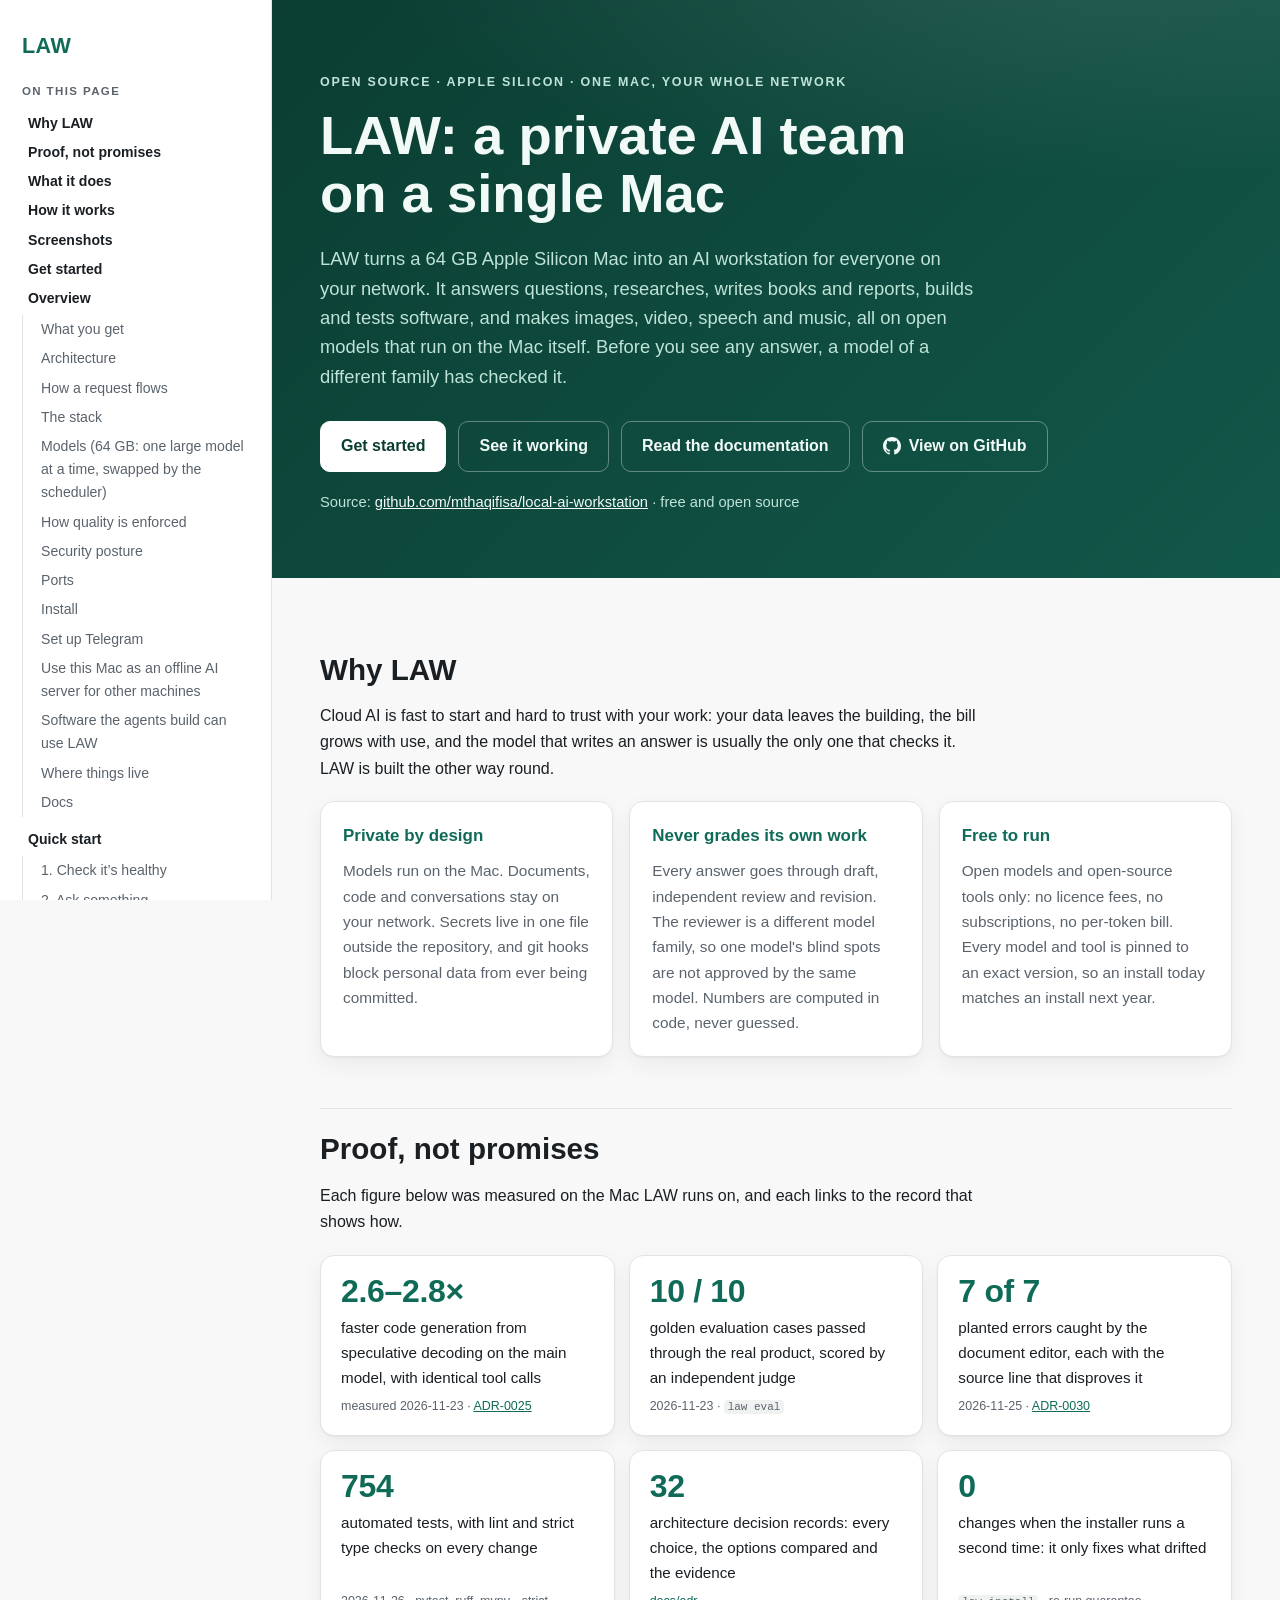
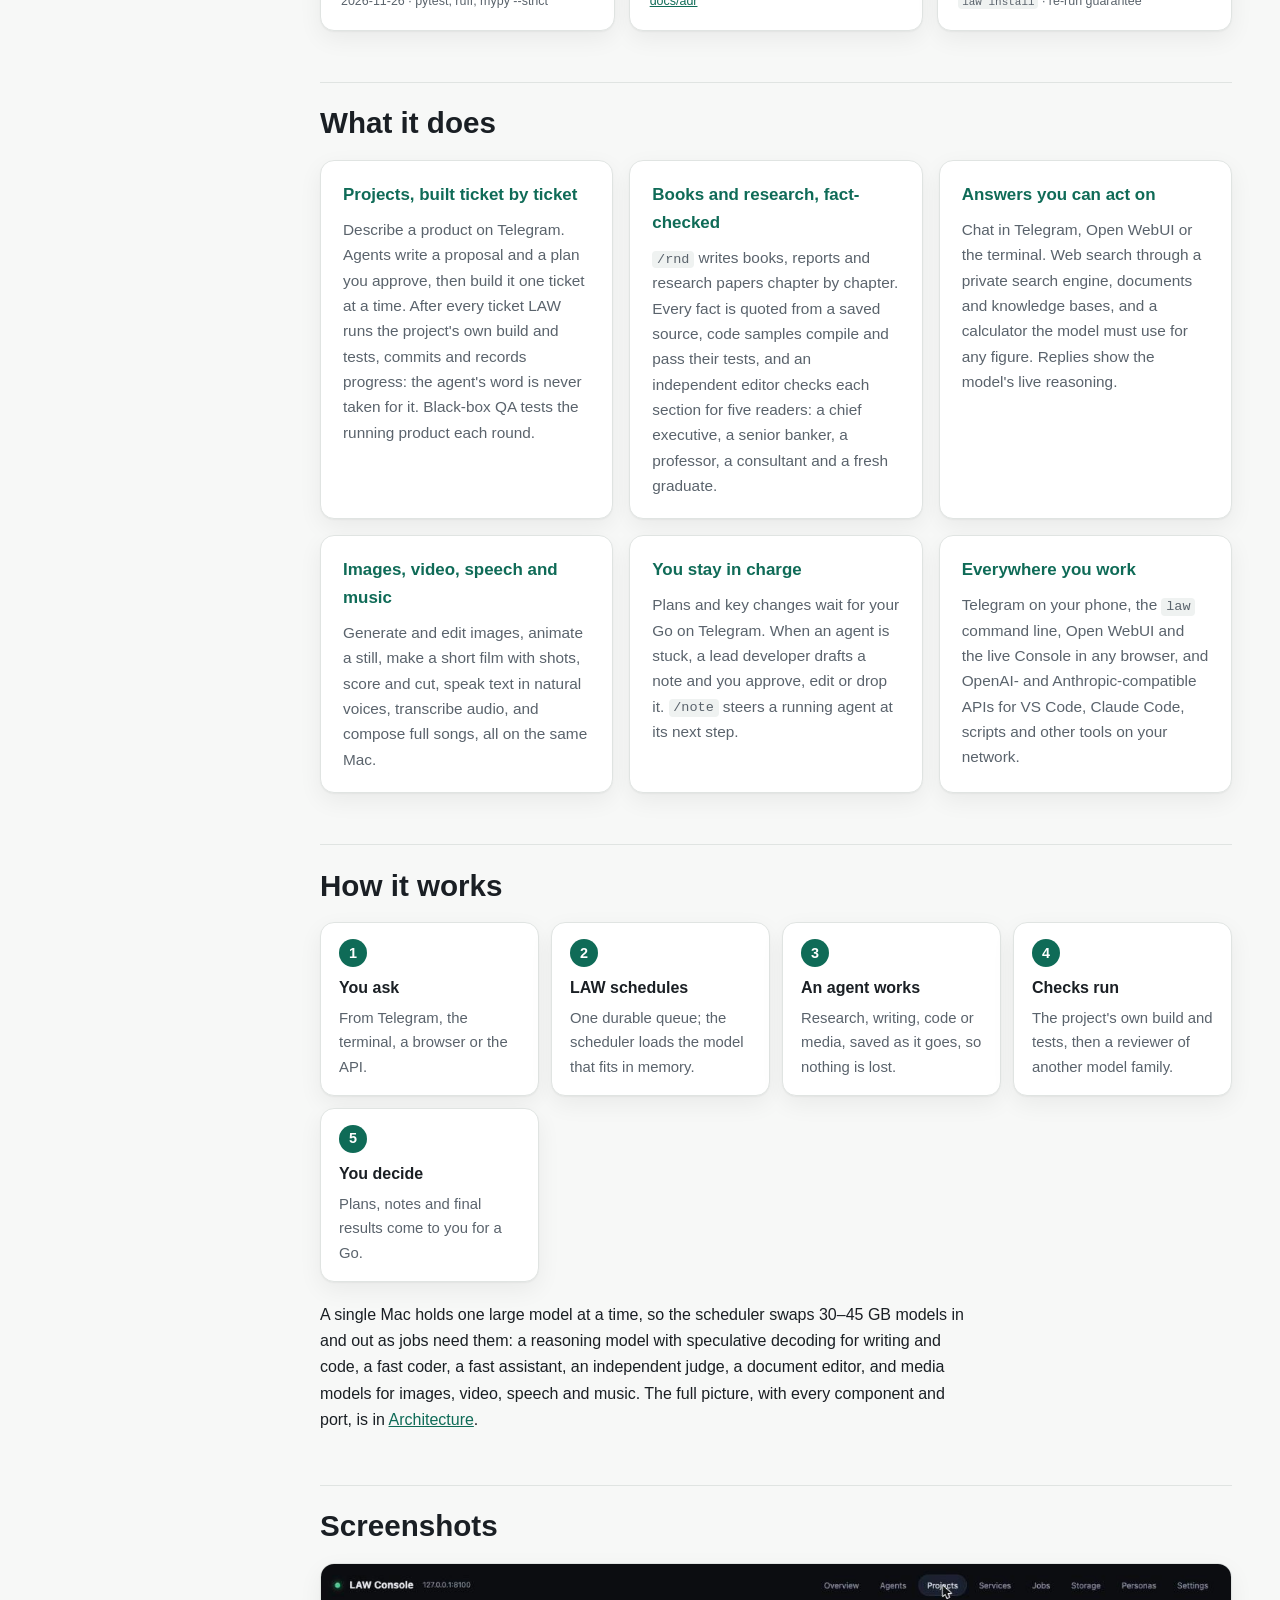
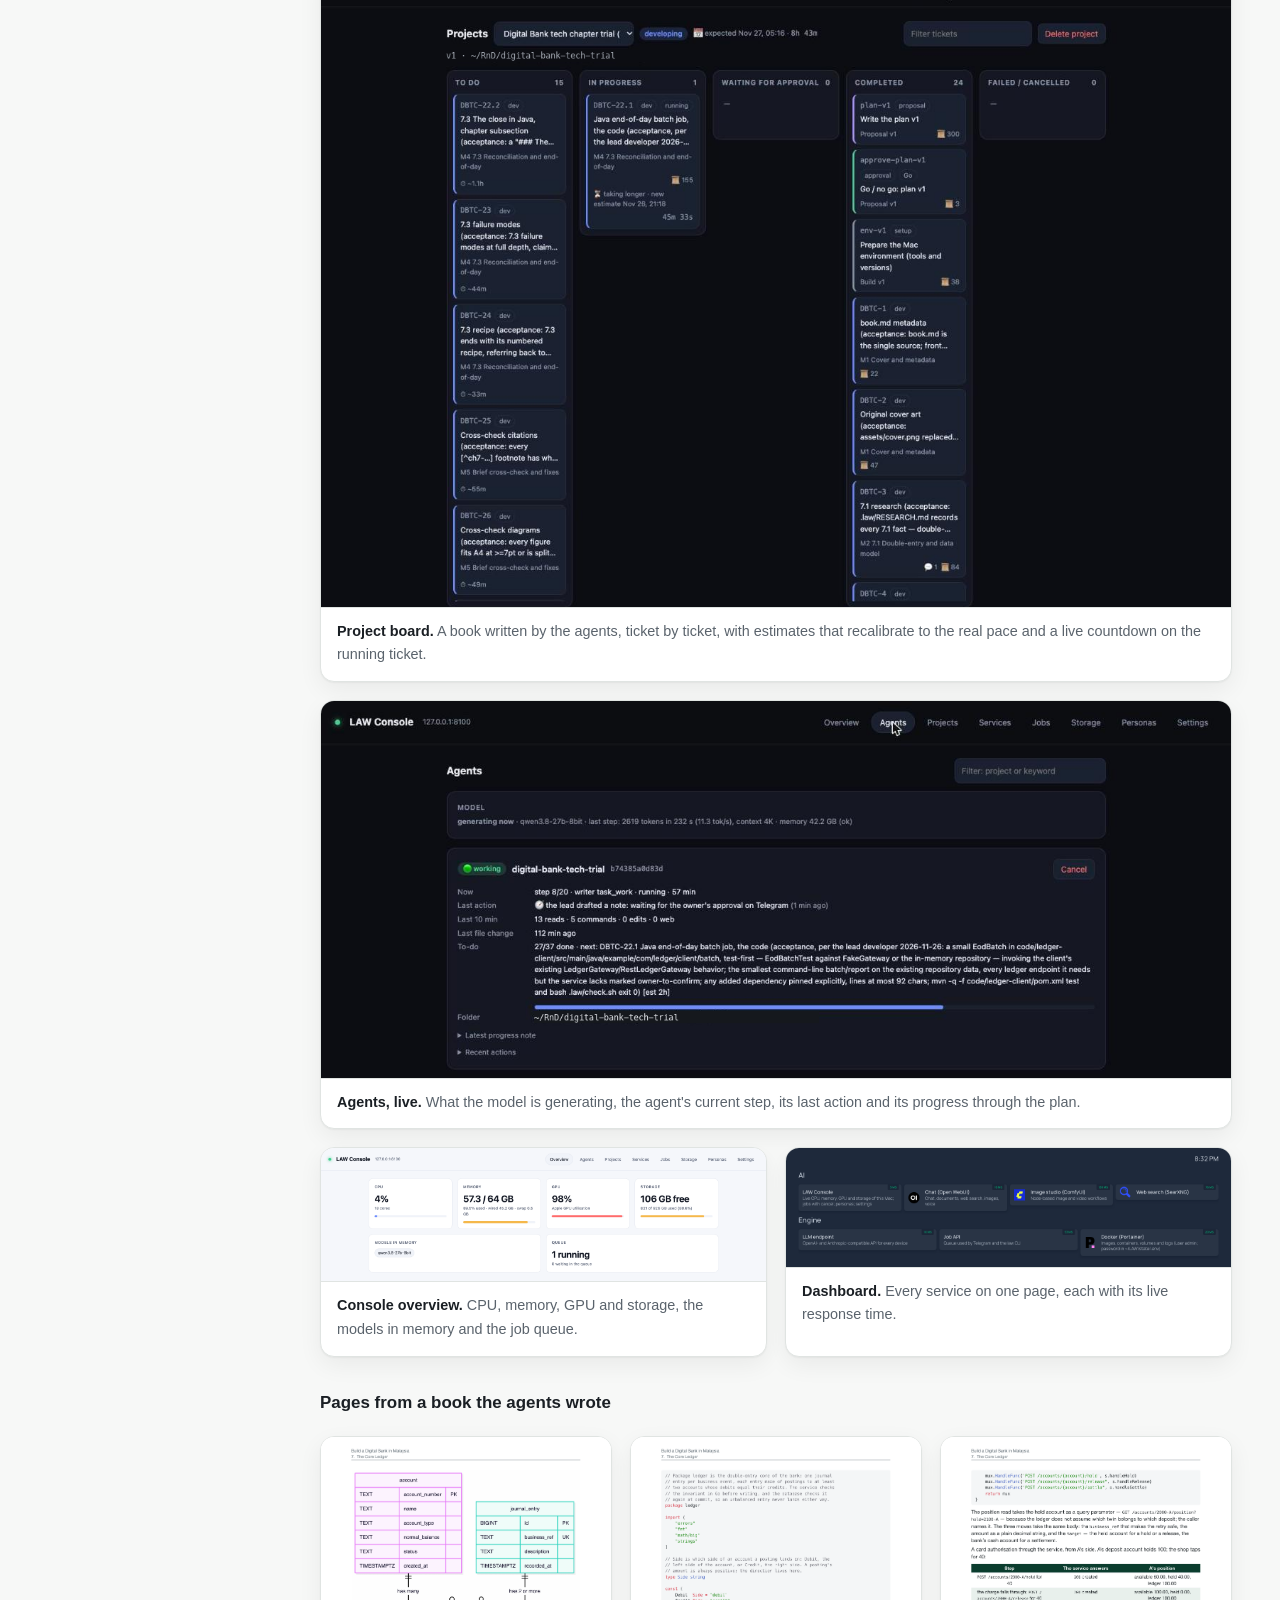
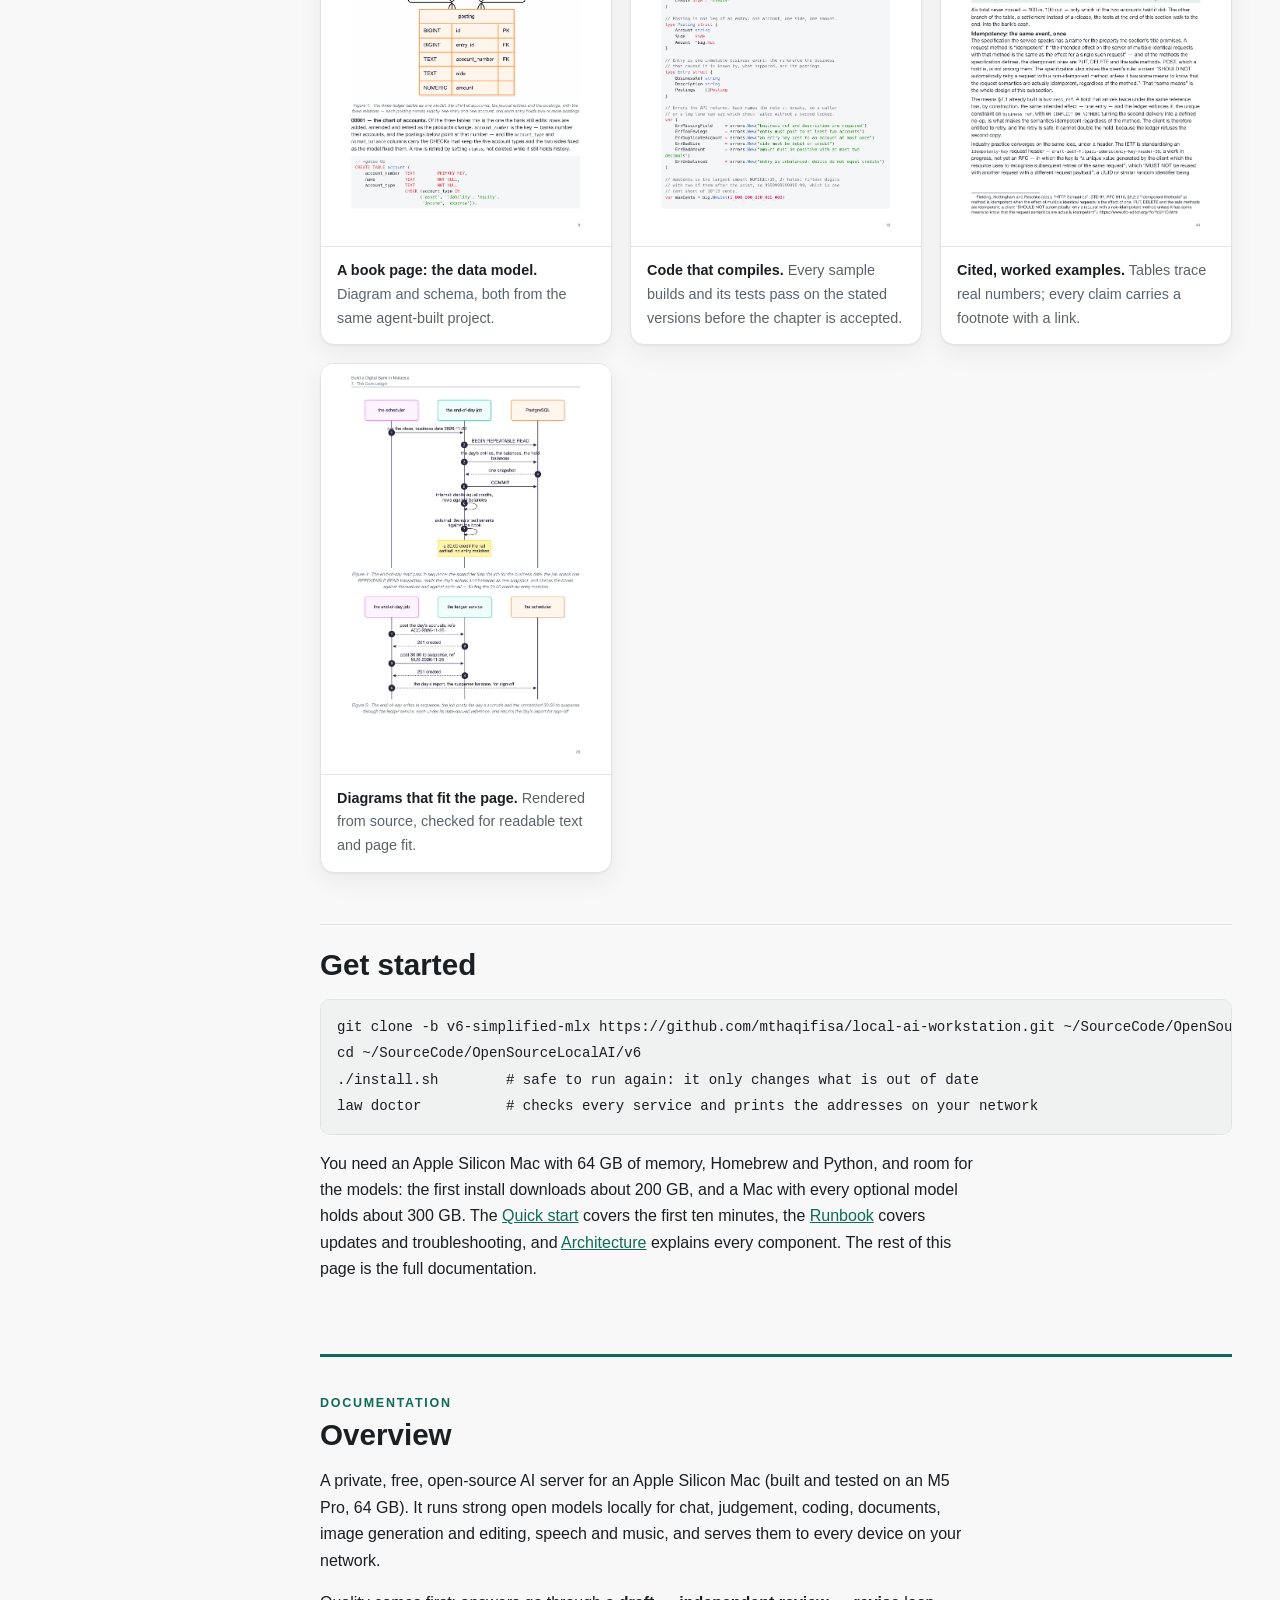
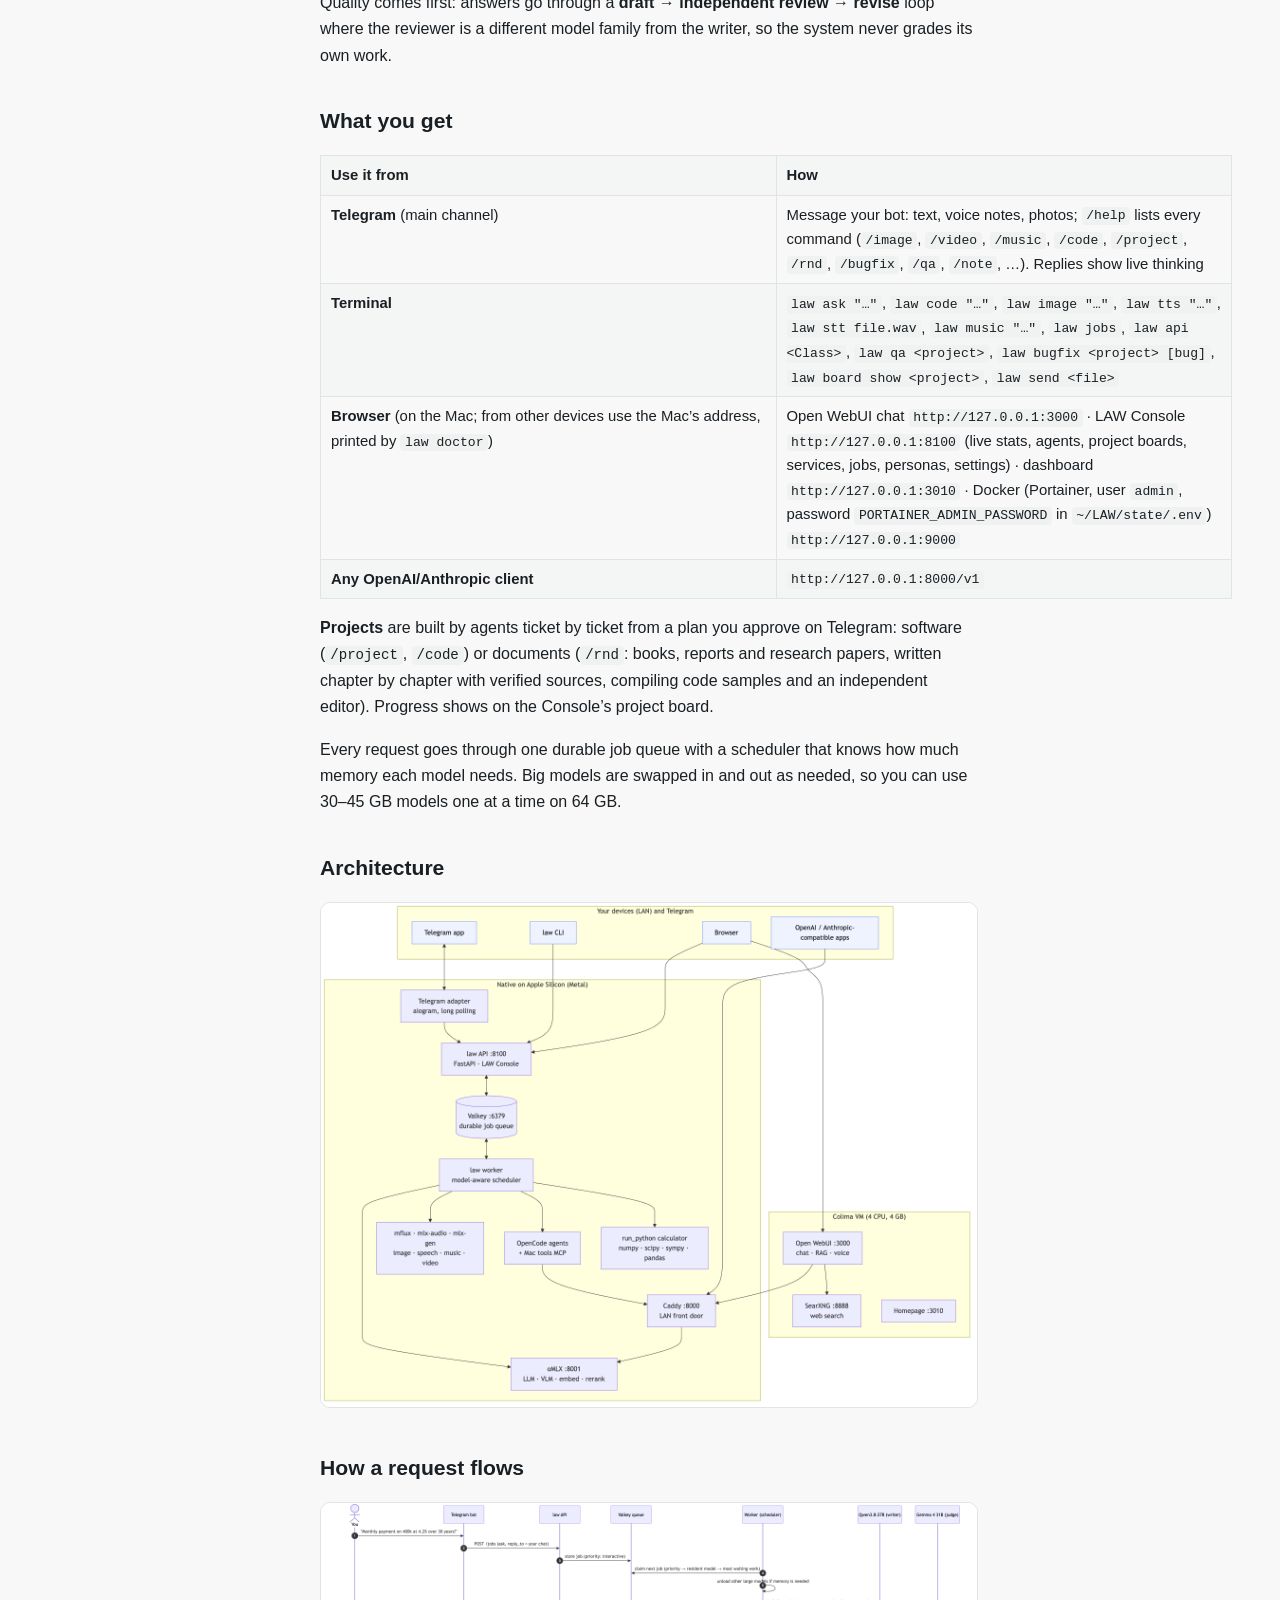
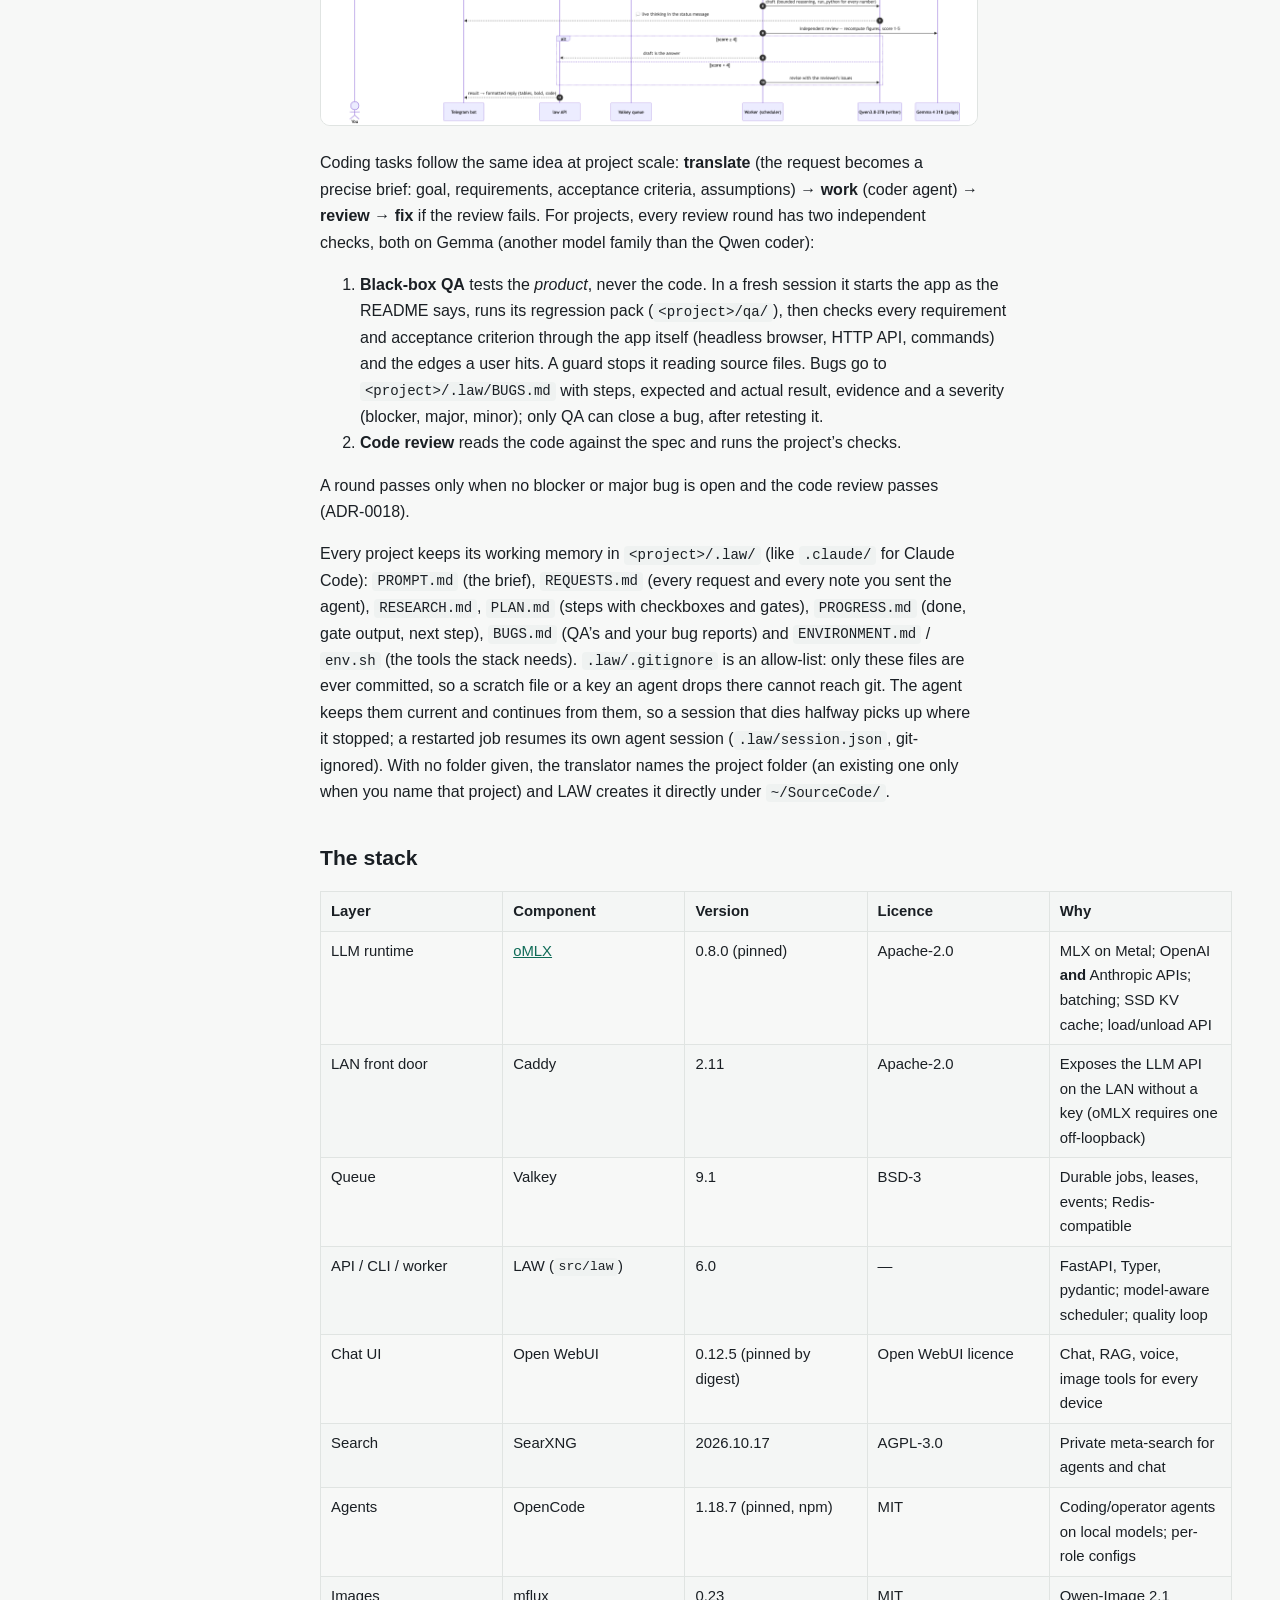
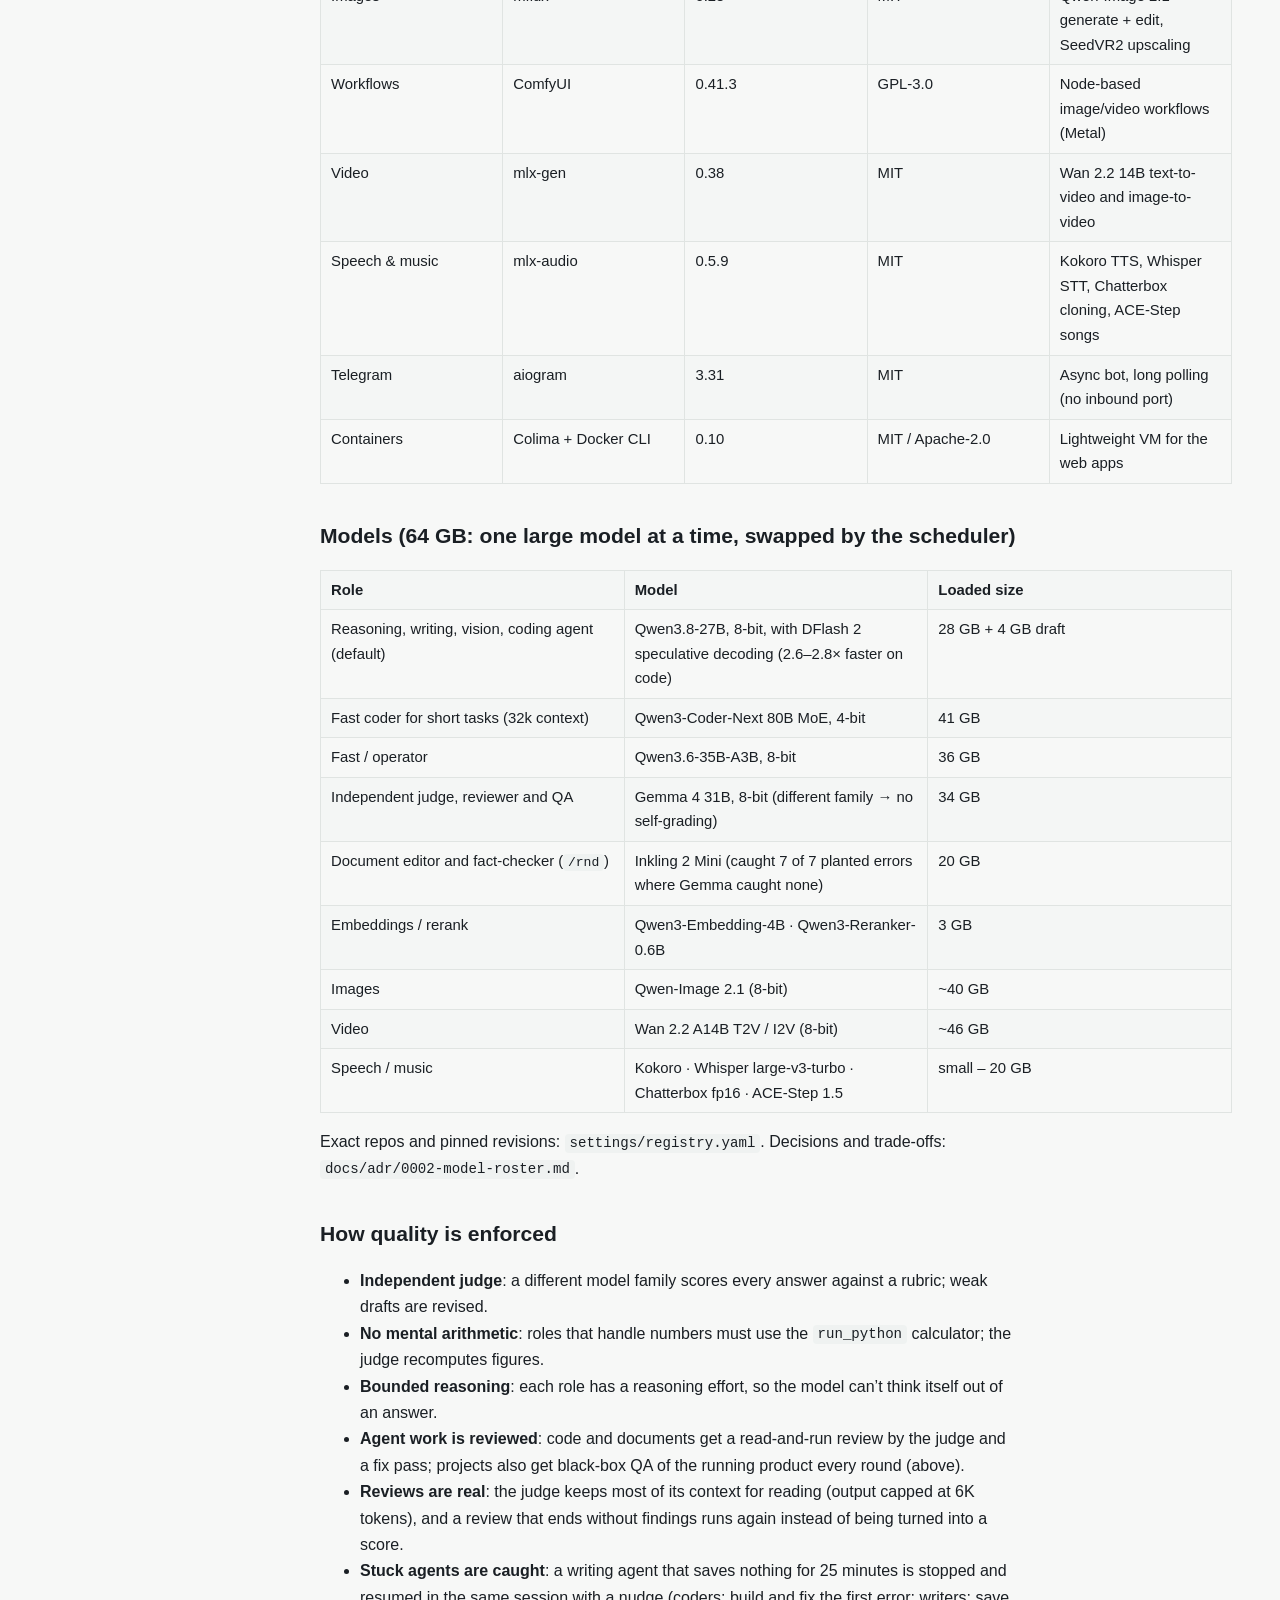
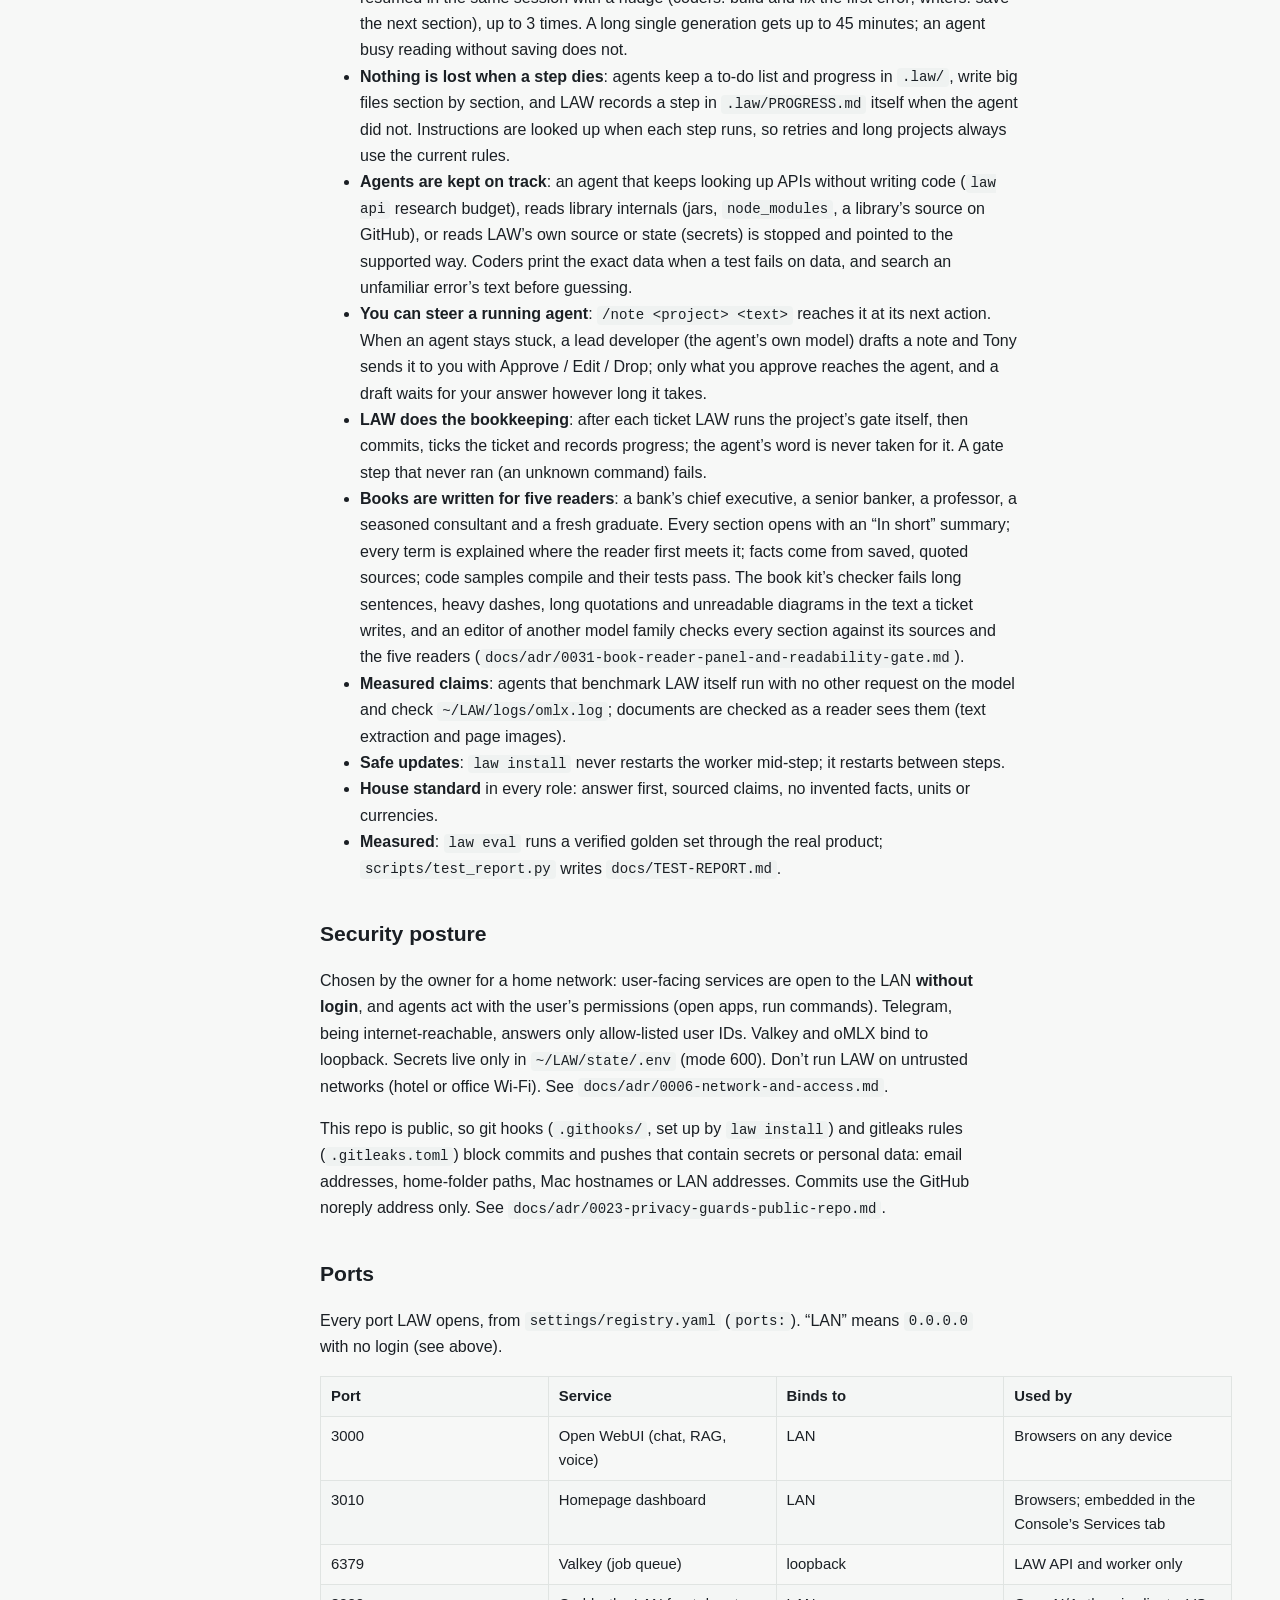
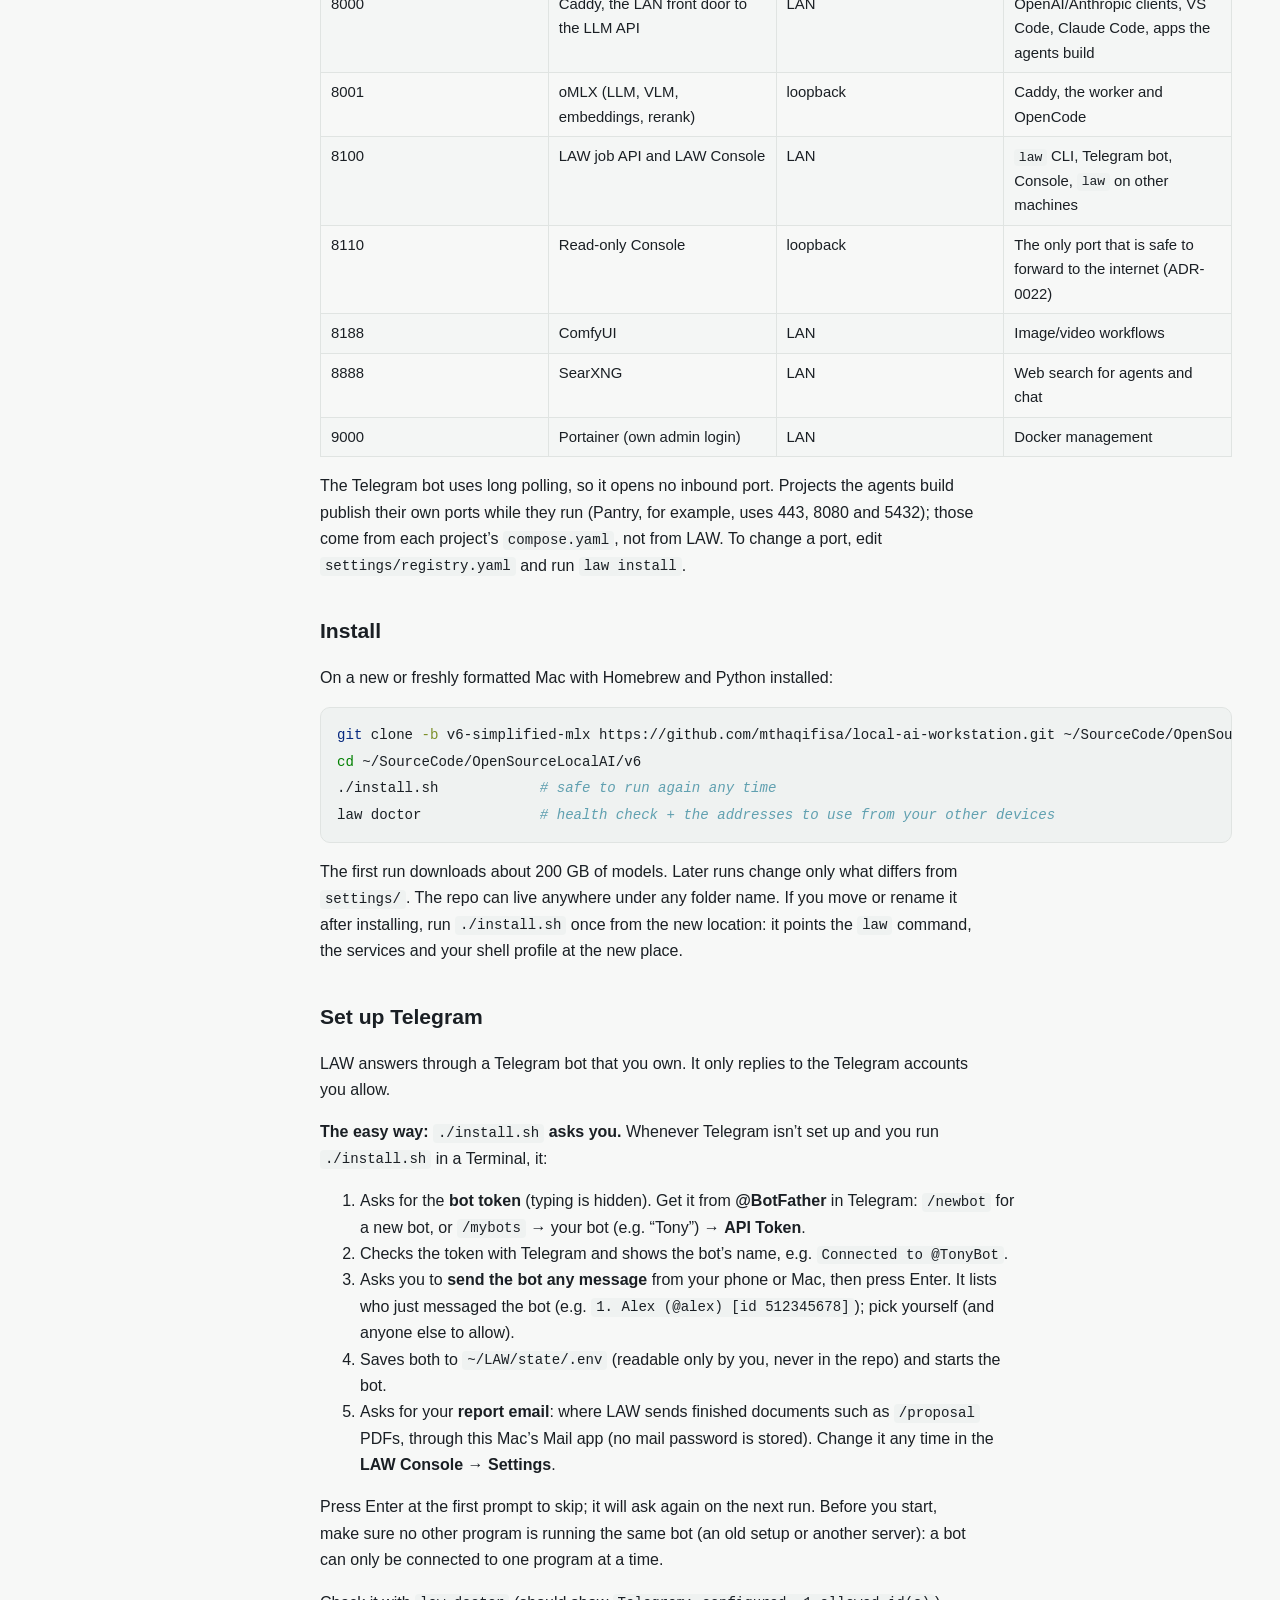
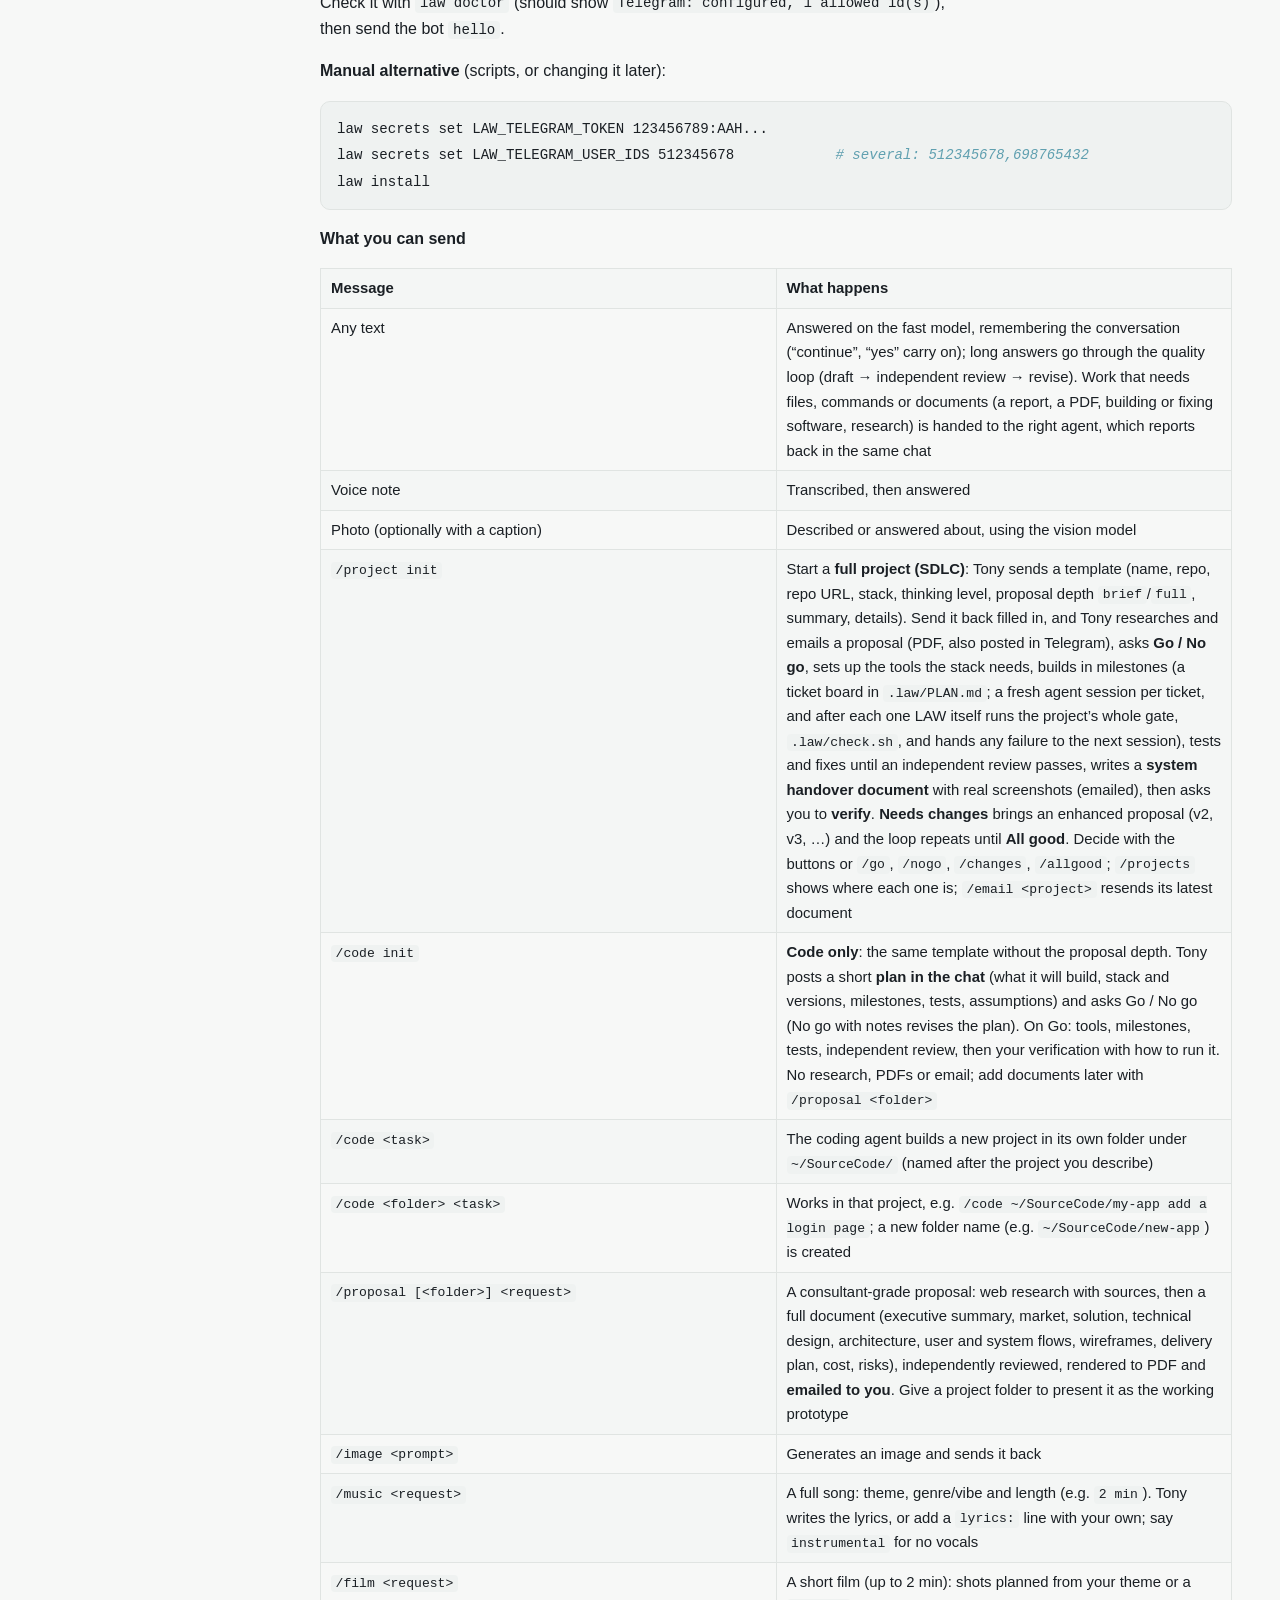
==== docs/index.html @ 5bf53d07 "Docs page: View on GitHub button and repo link in the hero, real clone command for this branch (READ" ====
<!DOCTYPE html>
<html xmlns="http://www.w3.org/1999/xhtml">
<head>
  <meta charset="utf-8" />
  <meta name="generator" content="pandoc 3.10" />
  <meta name="viewport" content="width=device-width, initial-scale=1.0, user-scalable=yes" />
  <title>LAW: a private AI team on a single Mac</title>
  <style>

span.smallcaps{font-variant: small-caps;}
div.columns{display: flex; gap: 1.5em;}
div.column{flex: auto;}
@media screen {
div.columns{gap: min(4vw, 1.5em);}
div.column{overflow-x: auto;}
}
div.hanging-indent{margin-left: 1.5em; text-indent: -1.5em;}

ul.task-list[class]{list-style: none;}
ul.task-list li input[type="checkbox"] {
font-size: inherit;
width: 0.8em;
margin: 0 0.8em 0.2em -1.6em;
vertical-align: middle;
}
.display.math{display: block; text-align: center; margin: 0.5rem auto;}

html { -webkit-text-size-adjust: 100%; }
pre > code.sourceCode { white-space: pre; position: relative; }
pre > code.sourceCode > span { display: inline-block; line-height: 1.25; }
pre > code.sourceCode > span:empty { height: 1.2em; }
.sourceCode { overflow: visible; }
code.sourceCode > span { color: inherit; text-decoration: inherit; }
div.sourceCode { margin: 1em 0; }
pre.sourceCode { margin: 0; }
@media screen {
div.sourceCode { overflow: auto; }
}
@media print {
pre > code.sourceCode { white-space: pre-wrap; }
pre > code.sourceCode > span { text-indent: -5em; padding-left: 5em; }
}
pre.numberSource code
{ counter-reset: source-line 0; }
pre.numberSource code > span
{ position: relative; left: -4em; counter-increment: source-line; }
pre.numberSource code > span > a:first-child::before
{ content: counter(source-line);
position: relative; left: -1em; text-align: right; vertical-align: baseline;
border: none; display: inline-block;
-webkit-touch-callout: none; -webkit-user-select: none;
-khtml-user-select: none; -moz-user-select: none;
-ms-user-select: none; user-select: none;
padding: 0 4px; width: 4em;
color: #aaaaaa;
}
pre.numberSource { margin-left: 3em; border-left: 1px solid #aaaaaa; padding-left: 4px; }
div.sourceCode
{ }
@media screen {
pre > code.sourceCode > span > a:first-child::before { text-decoration: underline; }
}
code span.al { color: #ff0000; font-weight: bold; } 
code span.an { color: #60a0b0; font-weight: bold; font-style: italic; } 
code span.at { color: #7d9029; } 
code span.bn { color: #40a070; } 
code span.bu { color: #008000; } 
code span.cf { color: #007020; font-weight: bold; } 
code span.ch { color: #4070a0; } 
code span.cn { color: #880000; } 
code span.co { color: #60a0b0; font-style: italic; } 
code span.cv { color: #60a0b0; font-weight: bold; font-style: italic; } 
code span.do { color: #ba2121; font-style: italic; } 
code span.dt { color: #902000; } 
code span.dv { color: #40a070; } 
code span.er { color: #ff0000; font-weight: bold; } 
code span.ex { } 
code span.fl { color: #40a070; } 
code span.fu { color: #06287e; } 
code span.im { color: #008000; font-weight: bold; } 
code span.in { color: #60a0b0; font-weight: bold; font-style: italic; } 
code span.kw { color: #007020; font-weight: bold; } 
code span.op { color: #666666; } 
code span.ot { color: #007020; } 
code span.pp { color: #bc7a00; } 
code span.sc { color: #4070a0; } 
code span.ss { color: #bb6688; } 
code span.st { color: #4070a0; } 
code span.va { color: #19177c; } 
code span.vs { color: #4070a0; } 
code span.wa { color: #60a0b0; font-weight: bold; font-style: italic; } 
</style>
  <style type="text/css">
:root {
--bg: #f7f8f7; --surface: #ffffff; --text: #1a1f24; --muted: #5a636c; --border: #e0e4e2;
--accent: #0f6b57; --accent-soft: #e3f2ed; --accent-text: #ffffff; --code-bg: #eff2f1; --row: #f4f6f5;
--hero-a: #0b3d32; --hero-b: #12584a; --hero-text: #f2faf7; --hero-muted: #bfe3d7;
--shadow: 0 1px 2px rgba(16, 24, 20, .05), 0 8px 24px rgba(16, 24, 20, .06);
--side: 272px;
}
@media (prefers-color-scheme: dark) {
:root:not([data-theme="light"]) {
--bg: #111514; --surface: #181d1c; --text: #e7ecea; --muted: #a0aba7; --border: #2a3230;
--accent: #5fd0b2; --accent-soft: #1d2e29; --accent-text: #0c1513; --code-bg: #1f2624; --row: #1b2120;
--hero-a: #0a2c25; --hero-b: #0f4237; --hero-text: #eefaf6; --hero-muted: #a8d9ca;
--shadow: 0 1px 2px rgba(0, 0, 0, .3), 0 8px 24px rgba(0, 0, 0, .25);
}
}
:root[data-theme="dark"] {
--bg: #111514; --surface: #181d1c; --text: #e7ecea; --muted: #a0aba7; --border: #2a3230;
--accent: #5fd0b2; --accent-soft: #1d2e29; --accent-text: #0c1513; --code-bg: #1f2624; --row: #1b2120;
--hero-a: #0a2c25; --hero-b: #0f4237; --hero-text: #eefaf6; --hero-muted: #a8d9ca;
--shadow: 0 1px 2px rgba(0, 0, 0, .3), 0 8px 24px rgba(0, 0, 0, .25);
}
* { box-sizing: border-box; }
html { -webkit-text-size-adjust: 100%; scroll-behavior: smooth; scroll-padding-top: 16px; }
body {
margin: 0; background: var(--bg); color: var(--text); padding: 0 48px 80px calc(var(--side) + 48px);
font: 16px/1.65 -apple-system, BlinkMacSystemFont, "Segoe UI", Helvetica, Arial, sans-serif;
}
body > * { max-width: 1040px; }
header#title-block-header { display: none; }

nav#TOC {
position: fixed; inset: 0 auto 0 0; width: var(--side); overflow-y: auto; padding: 28px 18px 40px 22px;
background: var(--surface); border-right: 1px solid var(--border); font-size: .88rem; z-index: 10;
}
nav#TOC::before { content: "LAW"; display: block; font-size: 1.35rem; font-weight: 800; letter-spacing: .02em; color: var(--accent); margin-bottom: 2px; }
nav#TOC h2 { font-size: .72rem; text-transform: uppercase; letter-spacing: .12em; color: var(--muted); margin: 18px 0 8px; }
nav#TOC ul { list-style: none; margin: 0; padding: 0; }
nav#TOC ul ul { padding-left: 12px; margin: 2px 0 8px; border-left: 1px solid var(--border); }
nav#TOC > ul > li > a { font-weight: 600; color: var(--text); }
nav#TOC a { color: var(--muted); text-decoration: none; display: block; padding: 3px 6px; border-radius: 6px; }
nav#TOC a:hover { color: var(--accent); background: var(--accent-soft); }

.hero {
max-width: none; margin: 0 -48px 8px; padding: 72px 48px 64px; color: var(--hero-text);
background: radial-gradient(1200px 400px at 80% -10%, rgba(255, 255, 255, .10), transparent 60%),
linear-gradient(135deg, var(--hero-a), var(--hero-b));
}
.hero > * { max-width: 860px; }
.eyebrow { text-transform: uppercase; letter-spacing: .14em; font-size: .78rem; font-weight: 700; color: var(--hero-muted); margin: 0 0 14px; }
.hero-title { font-size: clamp(2.1rem, 4.4vw, 3.4rem); line-height: 1.08; margin: 0 0 20px; border: 0; padding: 0; color: var(--hero-text); }
.hero-lede { font-size: 1.15rem; line-height: 1.6; color: var(--hero-muted); max-width: 64ch; margin: 0 0 30px; }
.hero-actions { display: flex; flex-wrap: wrap; gap: 12px; }
.button {
display: inline-block; padding: 11px 20px; border-radius: 10px; font-weight: 650; text-decoration: none;
color: var(--hero-text); border: 1px solid rgba(255, 255, 255, .35);
}
.button:hover { background: rgba(255, 255, 255, .08); }
.button.primary { background: #ffffff; color: #0b3d32; border-color: #ffffff; }
.button.primary:hover { background: #e6f4ef; }
.button.github { display: inline-flex; align-items: center; gap: 8px; }
.repo { margin: 18px 0 0; font-size: .92rem; color: var(--hero-muted); }
.repo a { color: var(--hero-text); }

h1 { font-size: 1.85rem; line-height: 1.2; margin: 3.2rem 0 .9rem; padding-top: 1.4rem; border-top: 1px solid var(--border); }
h1#why-law { border-top: 0; }
h2 { font-size: 1.32rem; margin: 2.2rem 0 .6rem; }
h3 { font-size: 1.06rem; margin: 1.5rem 0 .4rem; }
#overview { margin-top: 4.5rem; padding-top: 2.4rem; border-top: 3px solid var(--accent); }
#overview::before { content: "Documentation"; display: block; font-size: .78rem; letter-spacing: .14em; text-transform: uppercase; color: var(--accent); margin-bottom: 6px; }
p, li { max-width: 74ch; }
a { color: var(--accent); }

.grid { display: grid; grid-template-columns: repeat(auto-fit, minmax(270px, 1fr)); gap: 16px; margin: 1.2rem 0; }
.card { background: var(--surface); border: 1px solid var(--border); border-radius: 14px; padding: 20px 22px; box-shadow: var(--shadow); }
.card h3 { margin: 0 0 8px; color: var(--accent); }
.card p { margin: 0; color: var(--muted); font-size: .96rem; }
.facts { display: grid; grid-template-columns: repeat(auto-fit, minmax(220px, 1fr)); gap: 14px; margin: 1.2rem 0; }
.fact { background: var(--surface); border: 1px solid var(--border); border-radius: 14px; padding: 18px 20px; box-shadow: var(--shadow); display: flex; flex-direction: column; gap: 6px; }
.fact .num { font-size: 2rem; font-weight: 800; color: var(--accent); line-height: 1.1; letter-spacing: -.01em; }
.fact .label { font-size: .95rem; }
.fact .src { font-size: .78rem; color: var(--muted); margin-top: auto; }
.flow { list-style: none; counter-reset: step; padding: 0; margin: 1.2rem 0; display: grid; grid-template-columns: repeat(auto-fit, minmax(180px, 1fr)); gap: 12px; }
.flow li { counter-increment: step; background: var(--surface); border: 1px solid var(--border); border-radius: 14px; padding: 16px 18px; box-shadow: var(--shadow); display: flex; flex-direction: column; gap: 4px; }
.flow li::before { content: counter(step); width: 28px; height: 28px; border-radius: 50%; background: var(--accent); color: var(--accent-text); display: grid; place-items: center; font-weight: 700; font-size: .9rem; margin-bottom: 4px; }
.flow span { color: var(--muted); font-size: .93rem; }
.gallery { display: grid; grid-template-columns: repeat(auto-fit, minmax(320px, 1fr)); gap: 18px; margin: 1.2rem 0; }
.gallery figure { margin: 0; background: var(--surface); border: 1px solid var(--border); border-radius: 14px; overflow: hidden; box-shadow: var(--shadow); }
.gallery figure.wide { grid-column: 1 / -1; }
.gallery img { display: block; width: 100%; height: auto; border: 0; border-radius: 0; border-bottom: 1px solid var(--border); }
.gallery figcaption { padding: 12px 16px 14px; font-size: .9rem; color: var(--muted); }
.gallery figcaption strong { color: var(--text); }
.gallery-title { margin: 2rem 0 .2rem; }
.gallery.pages { grid-template-columns: repeat(auto-fit, minmax(220px, 1fr)); }
.gallery.pages img { aspect-ratio: 210 / 297; object-fit: cover; object-position: top; }

code { font: .88em/1.5 ui-monospace, SFMono-Regular, Menlo, monospace; background: var(--code-bg); padding: .1em .35em; border-radius: 4px; }
pre { background: var(--code-bg); border: 1px solid var(--border); border-radius: 10px; padding: 14px 16px; overflow-x: auto; }
pre code { background: none; padding: 0; }
pre.start { font-size: 1rem; }
table { border-collapse: collapse; width: 100%; margin: 1rem 0; font-size: .93rem; display: block; overflow-x: auto; }
th, td { border: 1px solid var(--border); padding: 7px 10px; text-align: left; vertical-align: top; }
th { background: var(--row); }
tr:nth-child(even) td { background: var(--row); }
img { max-width: 100%; height: auto; border-radius: 10px; border: 1px solid var(--border); background: #fff; }
blockquote { margin: 1rem 0; padding: .2rem 1rem; border-left: 3px solid var(--accent); color: var(--muted); }
@media (max-width: 900px) {
body { padding: 0 16px 60px; }

nav#TOC { position: sticky; top: 0; width: auto; margin: 0 -16px; padding: 10px 12px; border-right: 0;
border-bottom: 1px solid var(--border); display: flex; align-items: center; gap: 10px; overflow-x: auto; }
nav#TOC::before { font-size: 1.05rem; margin: 0 4px 0 0; }
nav#TOC h2, nav#TOC ul ul { display: none; }
nav#TOC > ul { display: flex; gap: 2px; white-space: nowrap; }
nav#TOC > ul > li > a { font-weight: 600; padding: 6px 10px; }
.hero { margin: 0 -16px 8px; padding: 44px 16px 40px; }
.gallery { grid-template-columns: 1fr; }
}
</style>
  <meta name="law-docs-source" content="75adc0442f85b44dbe33d7f2033fbbb11677c7890317c0259c868b7b2b9ea7c1">
</head>
<body>
<header id="title-block-header">
<h1 class="title">LAW</h1>
</header>
<nav id="TOC" role="doc-toc">
<h2 id="toc-title">On this page</h2>
<ul>
<li><a href="#why-law" id="toc-why-law">Why LAW</a></li>
<li><a href="#proof" id="toc-proof">Proof, not promises</a></li>
<li><a href="#capabilities" id="toc-capabilities">What it does</a></li>
<li><a href="#how-it-works" id="toc-how-it-works">How it works</a></li>
<li><a href="#screenshots" id="toc-screenshots">Screenshots</a></li>
<li><a href="#get-started" id="toc-get-started">Get started</a></li>
<li><a href="#overview" id="toc-overview">Overview</a>
<ul>
<li><a href="#what-you-get" id="toc-what-you-get">What you get</a></li>
<li><a href="#architecture" id="toc-architecture">Architecture</a></li>
<li><a href="#how-a-request-flows" id="toc-how-a-request-flows">How a
request flows</a></li>
<li><a href="#the-stack" id="toc-the-stack">The stack</a></li>
<li><a href="#models-64-gb-one-large-model-at-a-time-swapped-by-the-scheduler" id="toc-models-64-gb-one-large-model-at-a-time-swapped-by-the-scheduler">Models
(64 GB: one large model at a time, swapped by the scheduler)</a></li>
<li><a href="#how-quality-is-enforced" id="toc-how-quality-is-enforced">How quality is enforced</a></li>
<li><a href="#security-posture" id="toc-security-posture">Security
posture</a></li>
<li><a href="#ports" id="toc-ports">Ports</a></li>
<li><a href="#install" id="toc-install">Install</a></li>
<li><a href="#set-up-telegram" id="toc-set-up-telegram">Set up
Telegram</a></li>
<li><a href="#use-this-mac-as-an-offline-ai-server-for-other-machines" id="toc-use-this-mac-as-an-offline-ai-server-for-other-machines">Use
this Mac as an offline AI server for other machines</a></li>
<li><a href="#software-the-agents-build-can-use-law" id="toc-software-the-agents-build-can-use-law">Software the agents build
can use LAW</a></li>
<li><a href="#where-things-live" id="toc-where-things-live">Where things
live</a></li>
<li><a href="#docs" id="toc-docs">Docs</a></li>
</ul></li>
<li><a href="#quick-start" id="toc-quick-start">Quick start</a>
<ul>
<li><a href="#check-its-healthy" id="toc-check-its-healthy">1. Check
it’s healthy</a></li>
<li><a href="#ask-something" id="toc-ask-something">2. Ask
something</a></li>
<li><a href="#create-things" id="toc-create-things">3. Create
things</a></li>
<li><a href="#code-with-an-agent" id="toc-code-with-an-agent">4. Code
with an agent</a></li>
<li><a href="#let-an-agent-use-your-mac" id="toc-let-an-agent-use-your-mac">5. Let an agent use your Mac</a></li>
<li><a href="#telegram" id="toc-telegram">6. Telegram</a></li>
<li><a href="#build-a-project-end-to-end" id="toc-build-a-project-end-to-end">7. Build a project end to
end</a></li>
<li><a href="#use-it-from-another-computer" id="toc-use-it-from-another-computer">8. Use it from another
computer</a></li>
</ul></li>
<li><a href="#runbook" id="toc-runbook">Runbook</a>
<ul>
<li><a href="#daily-use" id="toc-daily-use">Daily use</a></li>
<li><a href="#change-settings" id="toc-change-settings">Change
settings</a></li>
<li><a href="#personas" id="toc-personas">Personas</a></li>
<li><a href="#project-boards" id="toc-project-boards">Project
boards</a></li>
<li><a href="#secrets" id="toc-secrets">Secrets</a></li>
<li><a href="#storage" id="toc-storage">Storage</a></li>
<li><a href="#hardware-wear" id="toc-hardware-wear">Hardware
wear</a></li>
<li><a href="#fresh-mac-or-after-a-format" id="toc-fresh-mac-or-after-a-format">Fresh Mac or after a
format</a></li>
<li><a href="#reset" id="toc-reset">Reset</a></li>
<li><a href="#troubleshooting" id="toc-troubleshooting">Troubleshooting</a></li>
<li><a href="#developing-law-itself" id="toc-developing-law-itself">Developing LAW itself</a></li>
</ul></li>
<li><a href="#architecture-in-depth" id="toc-architecture-in-depth">Architecture</a>
<ul>
<li><a href="#context-c4-level-1" id="toc-context-c4-level-1">Context
(C4 level 1)</a></li>
<li><a href="#containers-c4-level-2" id="toc-containers-c4-level-2">Containers (C4 level 2)</a></li>
<li><a href="#request-flow" id="toc-request-flow">Request flow</a></li>
<li><a href="#memory-budget-64-gb" id="toc-memory-budget-64-gb">Memory
budget (64 GB)</a></li>
<li><a href="#non-functional-requirements" id="toc-non-functional-requirements">Non-functional
requirements</a></li>
<li><a href="#security-posture-1" id="toc-security-posture-1">Security
posture</a></li>
</ul></li>
</ul>
</nav>
<!-- The top of docs/index.html (scripts/build_docs.py). Every figure here is measured and dated, with its record. -->
<section class="hero">
  <p class="eyebrow">Open source · Apple Silicon · One Mac, your whole network</p>
  <h1 class="hero-title">LAW: a private AI team<br>on a single Mac</h1>
  <p class="hero-lede">LAW turns a 64 GB Apple Silicon Mac into an AI workstation for everyone on your network.
    It answers questions, researches, writes books and reports, builds and tests software, and makes images,
    video, speech and music, all on open models that run on the Mac itself. Before you see any answer, a model
    of a different family has checked it.</p>
  <div class="hero-actions">
    <a class="button primary" href="#get-started">Get started</a>
    <a class="button" href="#screenshots">See it working</a>
    <a class="button" href="#overview">Read the documentation</a>
    <a class="button github" href="https://github.com/mthaqifisa/local-ai-workstation"><svg aria-hidden="true" viewBox="0 0 16 16" width="18" height="18"><path fill="currentColor" d="M8 0C3.58 0 0 3.58 0 8c0 3.54 2.29 6.53 5.47 7.59.4.07.55-.17.55-.38 0-.19-.01-.82-.01-1.49-2.01.37-2.53-.49-2.69-.94-.09-.23-.48-.94-.82-1.13-.28-.15-.68-.52-.01-.53.63-.01 1.08.58 1.23.82.72 1.21 1.87.87 2.33.66.07-.52.28-.87.51-1.07-1.78-.2-3.64-.89-3.64-3.95 0-.87.31-1.59.82-2.15-.08-.2-.36-1.02.08-2.12 0 0 .67-.21 2.2.82.64-.18 1.32-.27 2-.27.68 0 1.36.09 2 .27 1.53-1.04 2.2-.82 2.2-.82.44 1.1.16 1.92.08 2.12.51.56.82 1.27.82 2.15 0 3.07-1.87 3.75-3.65 3.95.29.25.54.73.54 1.48 0 1.07-.01 1.93-.01 2.2 0 .21.15.46.55.38A8.013 8.013 0 0016 8c0-4.42-3.58-8-8-8z" /></svg>View on GitHub</a>
  </div>
  <p class="repo">Source: <a href="https://github.com/mthaqifisa/local-ai-workstation">github.com/mthaqifisa/local-ai-workstation</a> · free and open source</p>
</section>
<h1 id="why-law">Why LAW</h1>
<p>Cloud AI is fast to start and hard to trust with your work: your data
leaves the building, the bill grows with use, and the model that writes
an answer is usually the only one that checks it. LAW is built the other
way round.</p>
<div class="grid">
  <article class="card"><h3>Private by design</h3><p>Models run on the Mac. Documents, code and conversations stay
    on your network. Secrets live in one file outside the repository, and git hooks block personal data from ever
    being committed.</p></article>
  <article class="card"><h3>Never grades its own work</h3><p>Every answer goes through draft, independent review and
    revision. The reviewer is a different model family, so one model&#39;s blind spots are not approved by the same
    model. Numbers are computed in code, never guessed.</p></article>
  <article class="card"><h3>Free to run</h3><p>Open models and open-source tools only: no licence fees, no
    subscriptions, no per-token bill. Every model and tool is pinned to an exact version, so an install today
    matches an install next year.</p></article>
</div>
<h1 id="proof">Proof, not promises</h1>
<p>Each figure below was measured on the Mac LAW runs on, and each links
to the record that shows how.</p>
<div class="facts">
  <div class="fact"><span class="num">2.6–2.8×</span><span class="label">faster code generation from speculative
    decoding on the main model, with identical tool calls</span><span class="src">measured 2026-11-23 ·
    <a href="adr/0025-speculative-decoding-dflash.md">ADR-0025</a></span></div>
  <div class="fact"><span class="num">10 / 10</span><span class="label">golden evaluation cases passed through the
    real product, scored by an independent judge</span><span class="src">2026-11-23 · <code>law eval</code></span></div>
  <div class="fact"><span class="num">7 of 7</span><span class="label">planted errors caught by the document editor,
    each with the source line that disproves it</span><span class="src">2026-11-25 ·
    <a href="adr/0030-document-editor-model.md">ADR-0030</a></span></div>
  <div class="fact"><span class="num">754</span><span class="label">automated tests, with lint and strict type
    checks on every change</span><span class="src">2026-11-26 · pytest, ruff, mypy --strict</span></div>
  <div class="fact"><span class="num">32</span><span class="label">architecture decision records: every choice,
    the options compared and the evidence</span><span class="src"><a href="adr">docs/adr</a></span></div>
  <div class="fact"><span class="num">0</span><span class="label">changes when the installer runs a second time: it
    only fixes what drifted</span><span class="src"><code>law install</code> · re-run guarantee</span></div>
</div>
<h1 id="capabilities">What it does</h1>
<div class="grid">
  <article class="card"><h3>Projects, built ticket by ticket</h3><p>Describe a product on Telegram. Agents write a
    proposal and a plan you approve, then build it one ticket at a time. After every ticket LAW runs the project&#39;s
    own build and tests, commits and records progress: the agent&#39;s word is never taken for it. Black-box QA tests
    the running product each round.</p></article>
  <article class="card"><h3>Books and research, fact-checked</h3><p><code>/rnd</code> writes books, reports and
    research papers chapter by chapter. Every fact is quoted from a saved source, code samples compile and pass
    their tests, and an independent editor checks each section for five readers: a chief executive, a senior
    banker, a professor, a consultant and a fresh graduate.</p></article>
  <article class="card"><h3>Answers you can act on</h3><p>Chat in Telegram, Open WebUI or the terminal. Web search
    through a private search engine, documents and knowledge bases, and a calculator the model must use for any
    figure. Replies show the model&#39;s live reasoning.</p></article>
  <article class="card"><h3>Images, video, speech and music</h3><p>Generate and edit images, animate a still, make a
    short film with shots, score and cut, speak text in natural voices, transcribe audio, and compose full songs,
    all on the same Mac.</p></article>
  <article class="card"><h3>You stay in charge</h3><p>Plans and key changes wait for your Go on Telegram. When an
    agent is stuck, a lead developer drafts a note and you approve, edit or drop it. <code>/note</code> steers a
    running agent at its next step.</p></article>
  <article class="card"><h3>Everywhere you work</h3><p>Telegram on your phone, the <code>law</code> command line, Open
    WebUI and the live Console in any browser, and OpenAI- and Anthropic-compatible APIs for VS Code, Claude Code,
    scripts and other tools on your network.</p></article>
</div>
<h1 id="how-it-works">How it works</h1>
<ol class="flow">
  <li><strong>You ask</strong><span>From Telegram, the terminal, a browser or the API.</span></li>
  <li><strong>LAW schedules</strong><span>One durable queue; the scheduler loads the model that fits in memory.</span></li>
  <li><strong>An agent works</strong><span>Research, writing, code or media, saved as it goes, so nothing is lost.</span></li>
  <li><strong>Checks run</strong><span>The project&#39;s own build and tests, then a reviewer of another model family.</span></li>
  <li><strong>You decide</strong><span>Plans, notes and final results come to you for a Go.</span></li>
</ol>
<p>A single Mac holds one large model at a time, so the scheduler swaps
30–45 GB models in and out as jobs need them: a reasoning model with
speculative decoding for writing and code, a fast coder, a fast
assistant, an independent judge, a document editor, and media models for
images, video, speech and music. The full picture, with every component
and port, is in <a href="#architecture">Architecture</a>.</p>
<h1 id="screenshots">Screenshots</h1>
<div class="gallery">
  <figure class="wide"><img role="img" aria-label="LAW Console project board with tickets in To do, In progress and Completed" src="[data-uri]" alt="LAW Console project board with tickets in To do, In progress and Completed">
    <figcaption><strong>Project board.</strong> A book written by the agents, ticket by ticket, with estimates that
    recalibrate to the real pace and a live countdown on the running ticket.</figcaption></figure>
  <figure class="wide"><img role="img" aria-label="LAW Console agents view showing the model, the running step and the agent&#39;s to-do list" src="[data-uri]" alt="LAW Console agents view showing the model, the running step and the agent&#39;s to-do list">
    <figcaption><strong>Agents, live.</strong> What the model is generating, the agent&#39;s current step, its last
    action and its progress through the plan.</figcaption></figure>
  <figure><img role="img" aria-label="LAW Console overview with CPU, memory, GPU, storage, models and queue" src="[data-uri]" alt="LAW Console overview with CPU, memory, GPU, storage, models and queue">
    <figcaption><strong>Console overview.</strong> CPU, memory, GPU and storage, the models in memory and the job
    queue.</figcaption></figure>
  <figure><img role="img" aria-label="Dashboard linking every LAW service with its response time" src="[data-uri]" alt="Dashboard linking every LAW service with its response time">
    <figcaption><strong>Dashboard.</strong> Every service on one page, each with its live response time.</figcaption></figure>
</div>

<h3 class="gallery-title">Pages from a book the agents wrote</h3>
<div class="gallery pages">
  <figure><img role="img" aria-label="A book page with an entity-relationship diagram and the SQL that creates it" src="[data-uri]" alt="A book page with an entity-relationship diagram and the SQL that creates it">
    <figcaption><strong>A book page: the data model.</strong> Diagram and schema, both from the same agent-built
    project.</figcaption></figure>
  <figure><img role="img" aria-label="A book page of Go source code with explanatory comments" src="[data-uri]" alt="A book page of Go source code with explanatory comments">
    <figcaption><strong>Code that compiles.</strong> Every sample builds and its tests pass on the stated versions
    before the chapter is accepted.</figcaption></figure>
  <figure><img role="img" aria-label="A book page with a worked table of account balances and cited footnotes" src="[data-uri]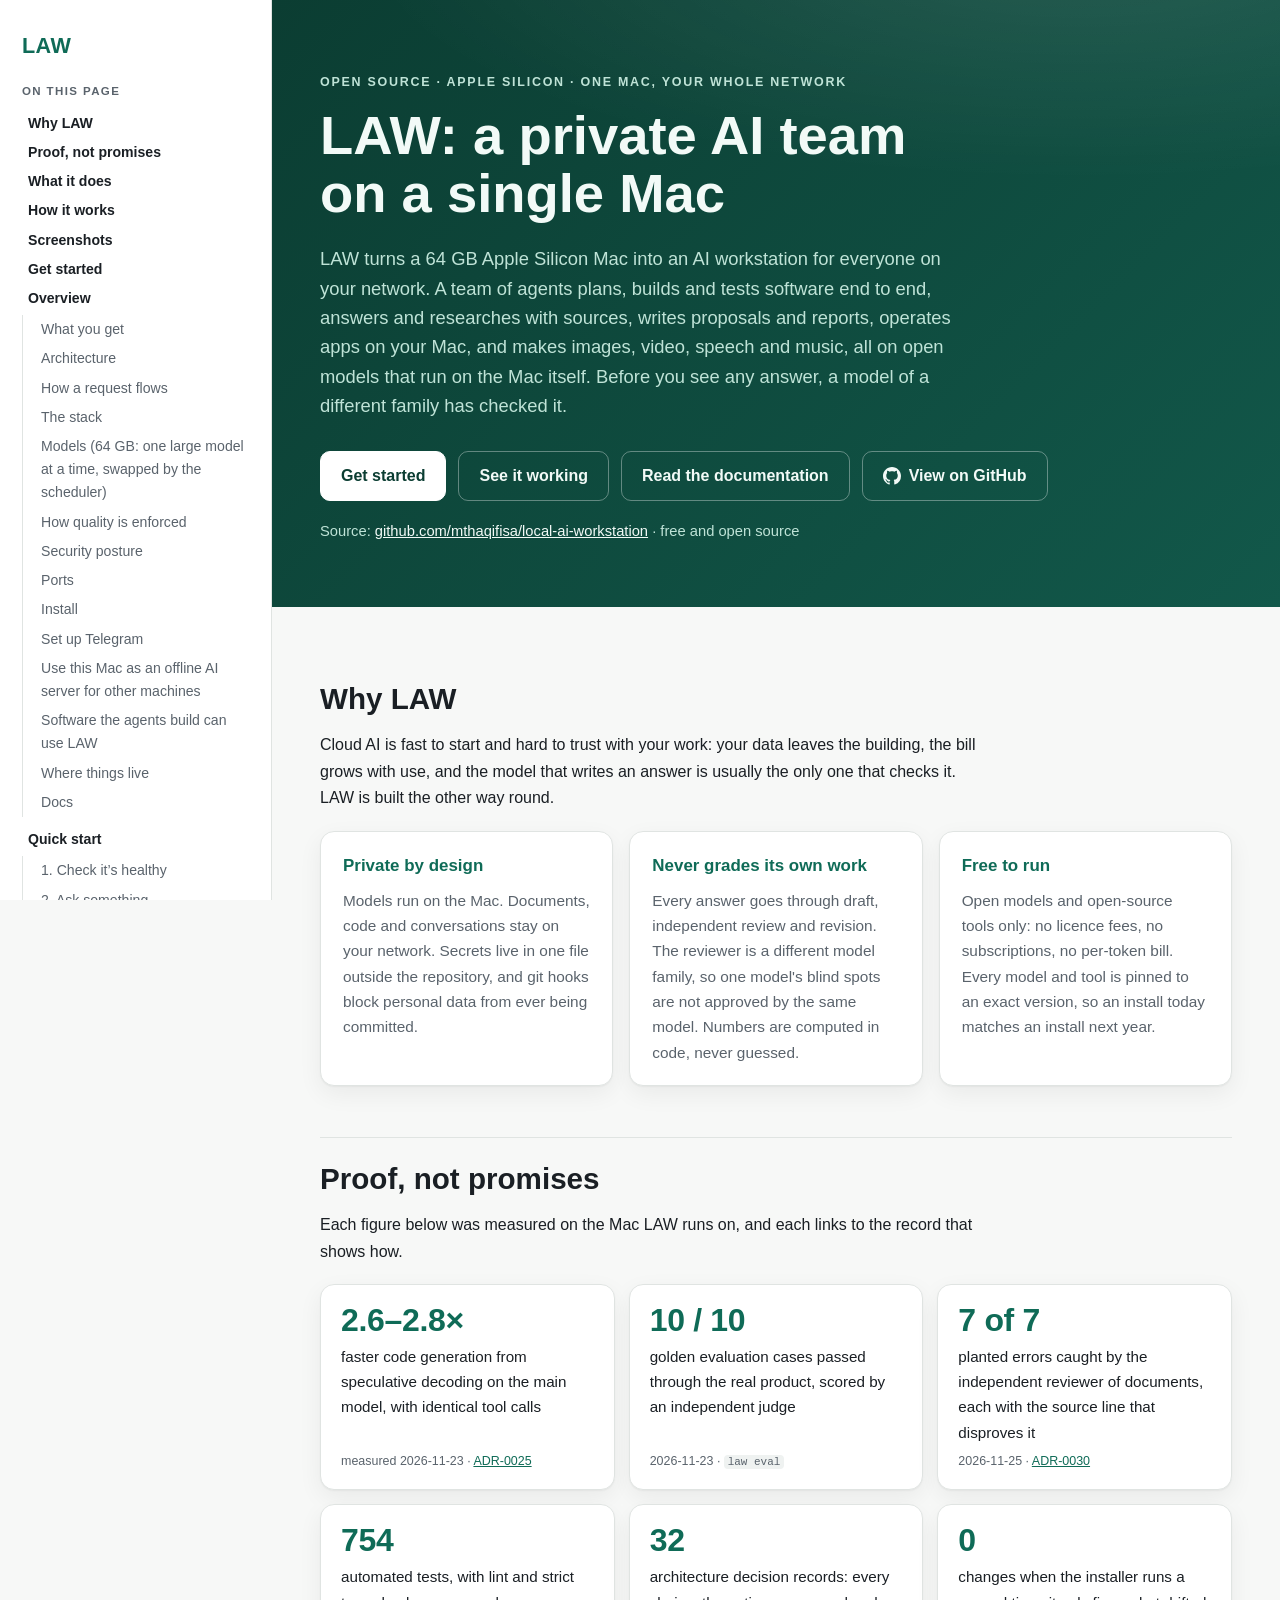
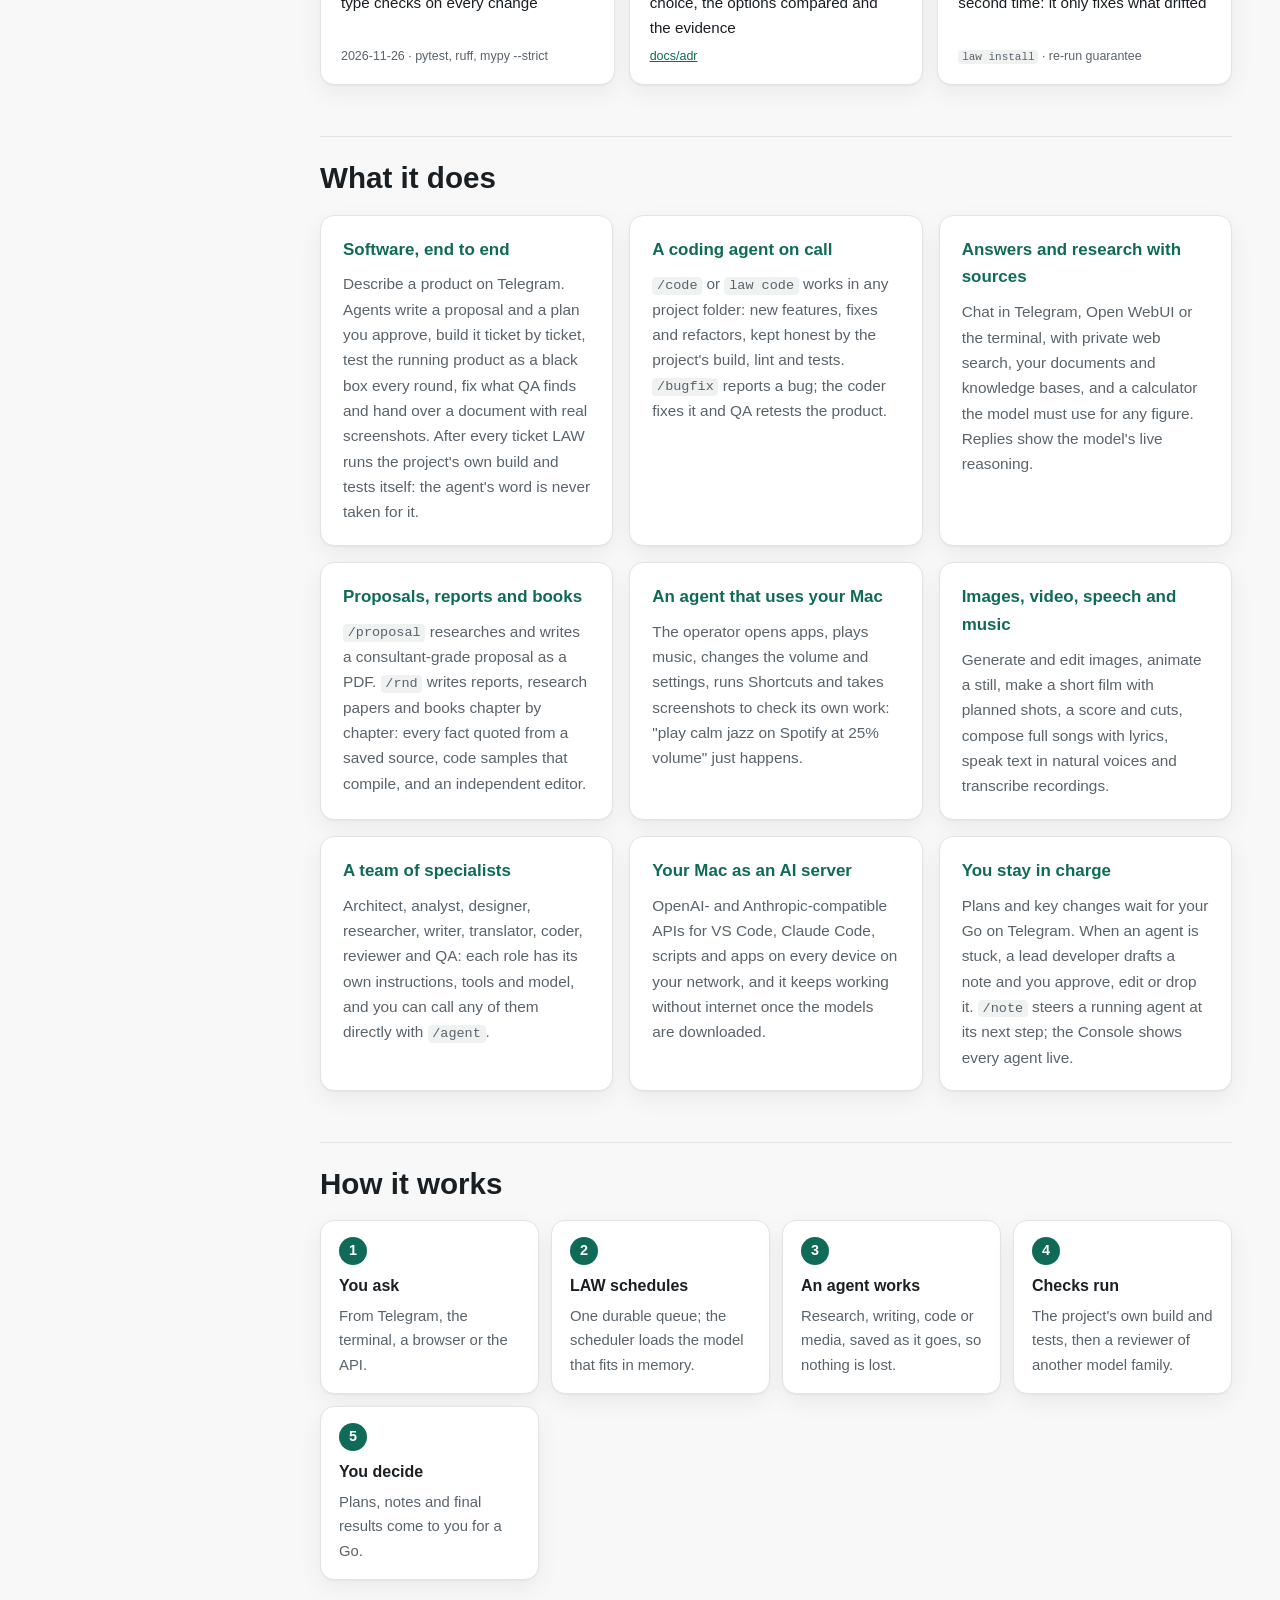
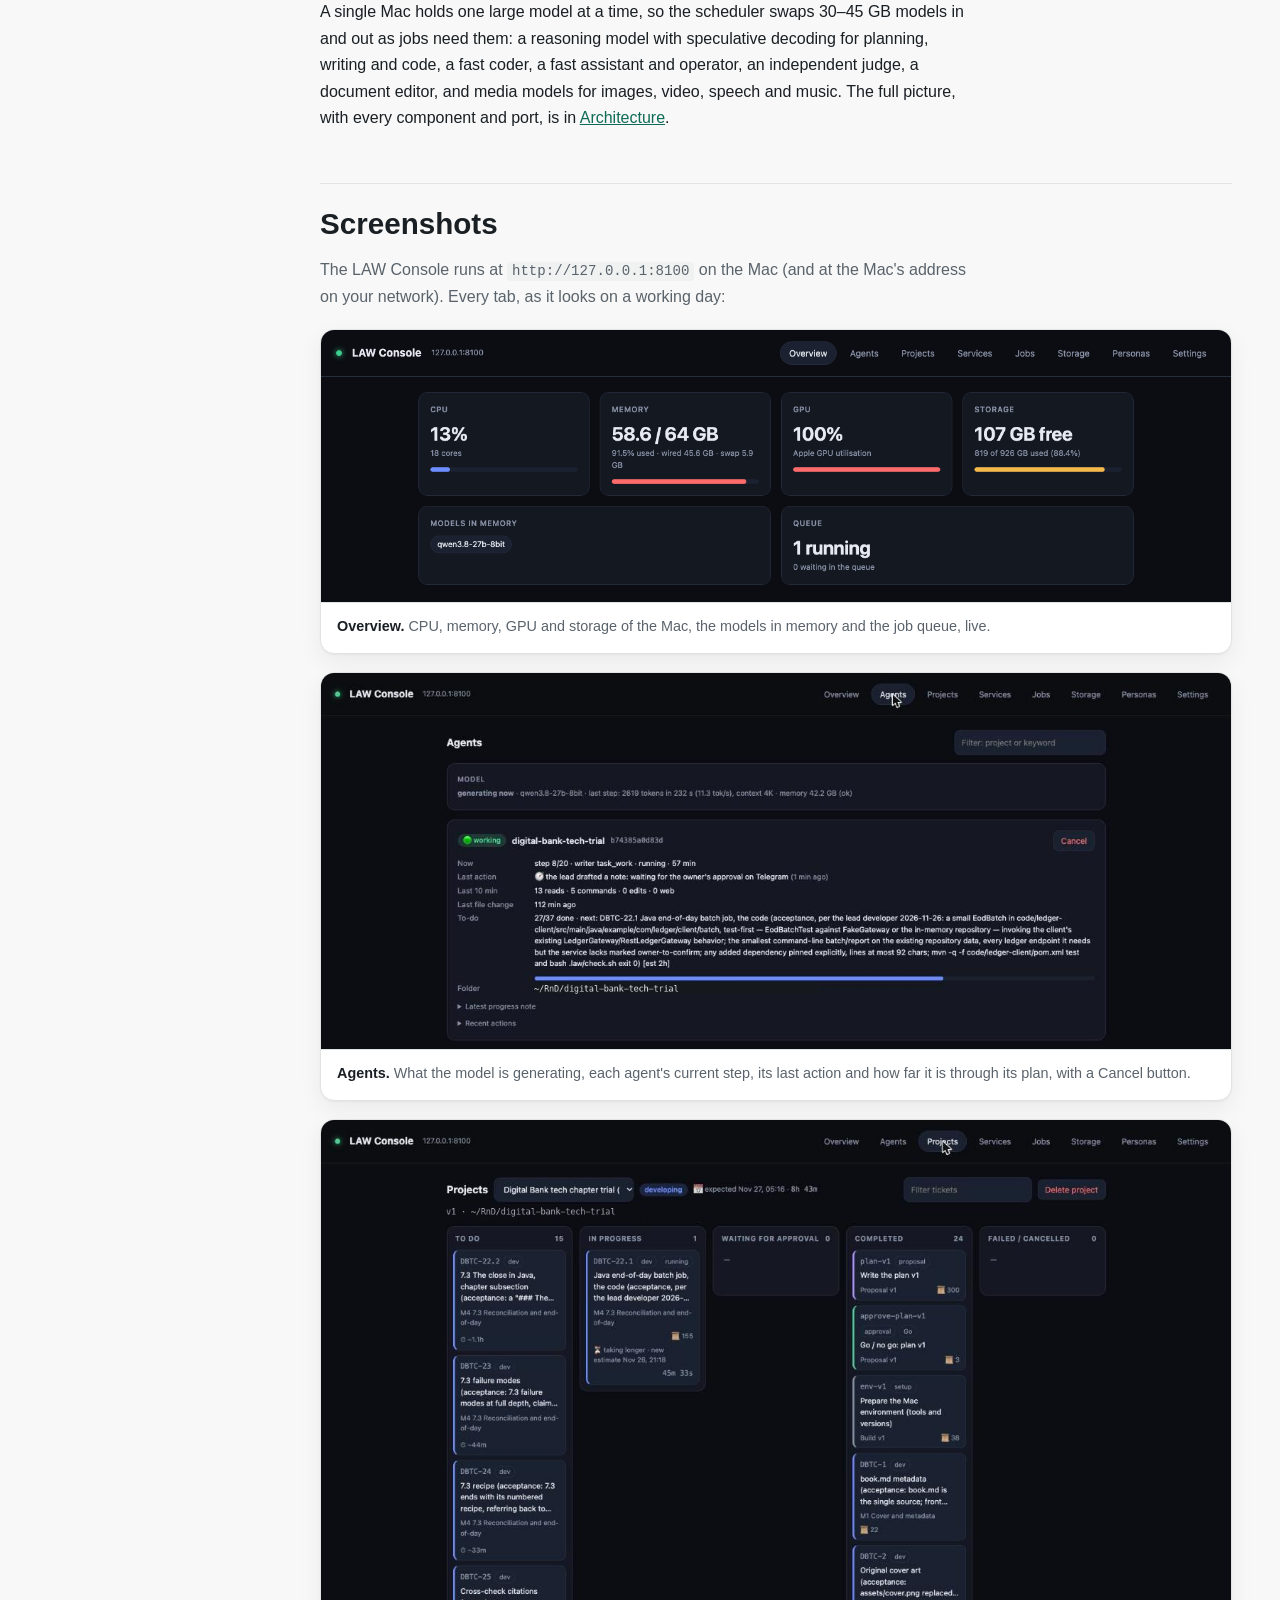
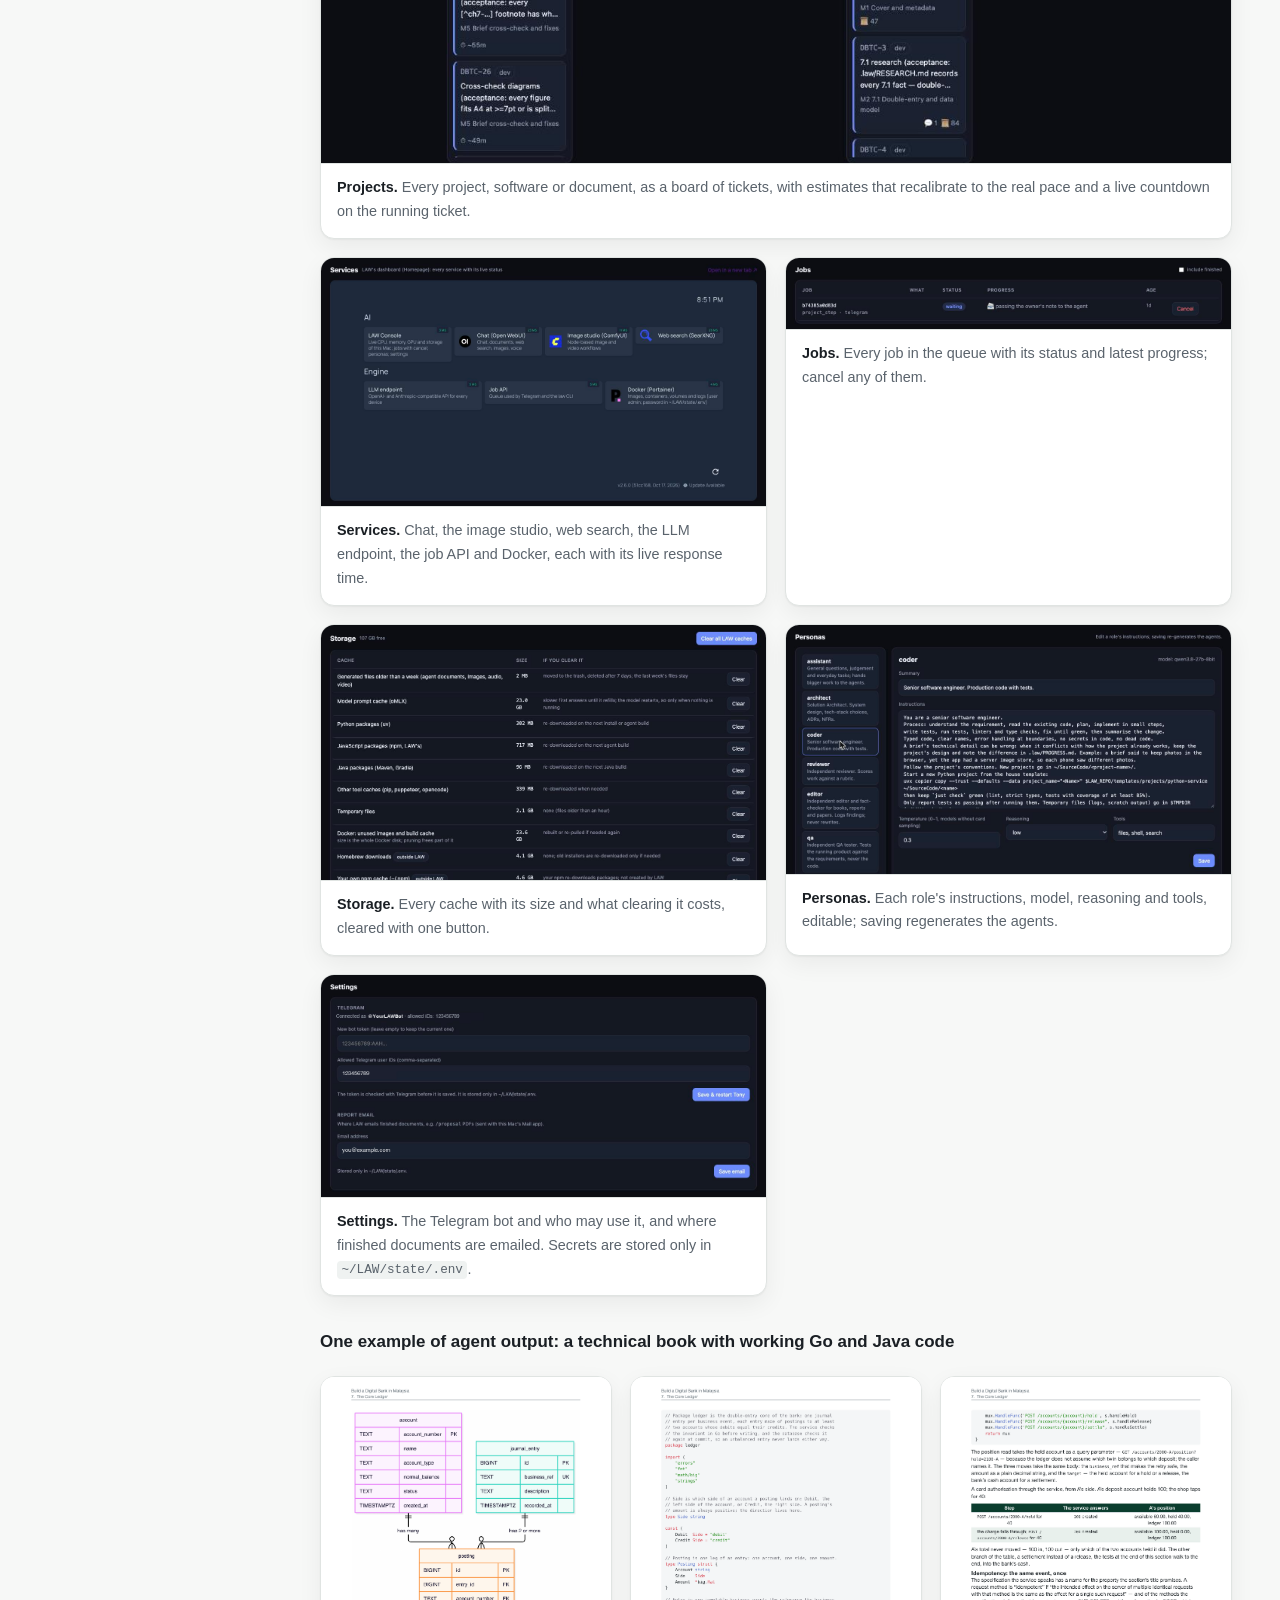
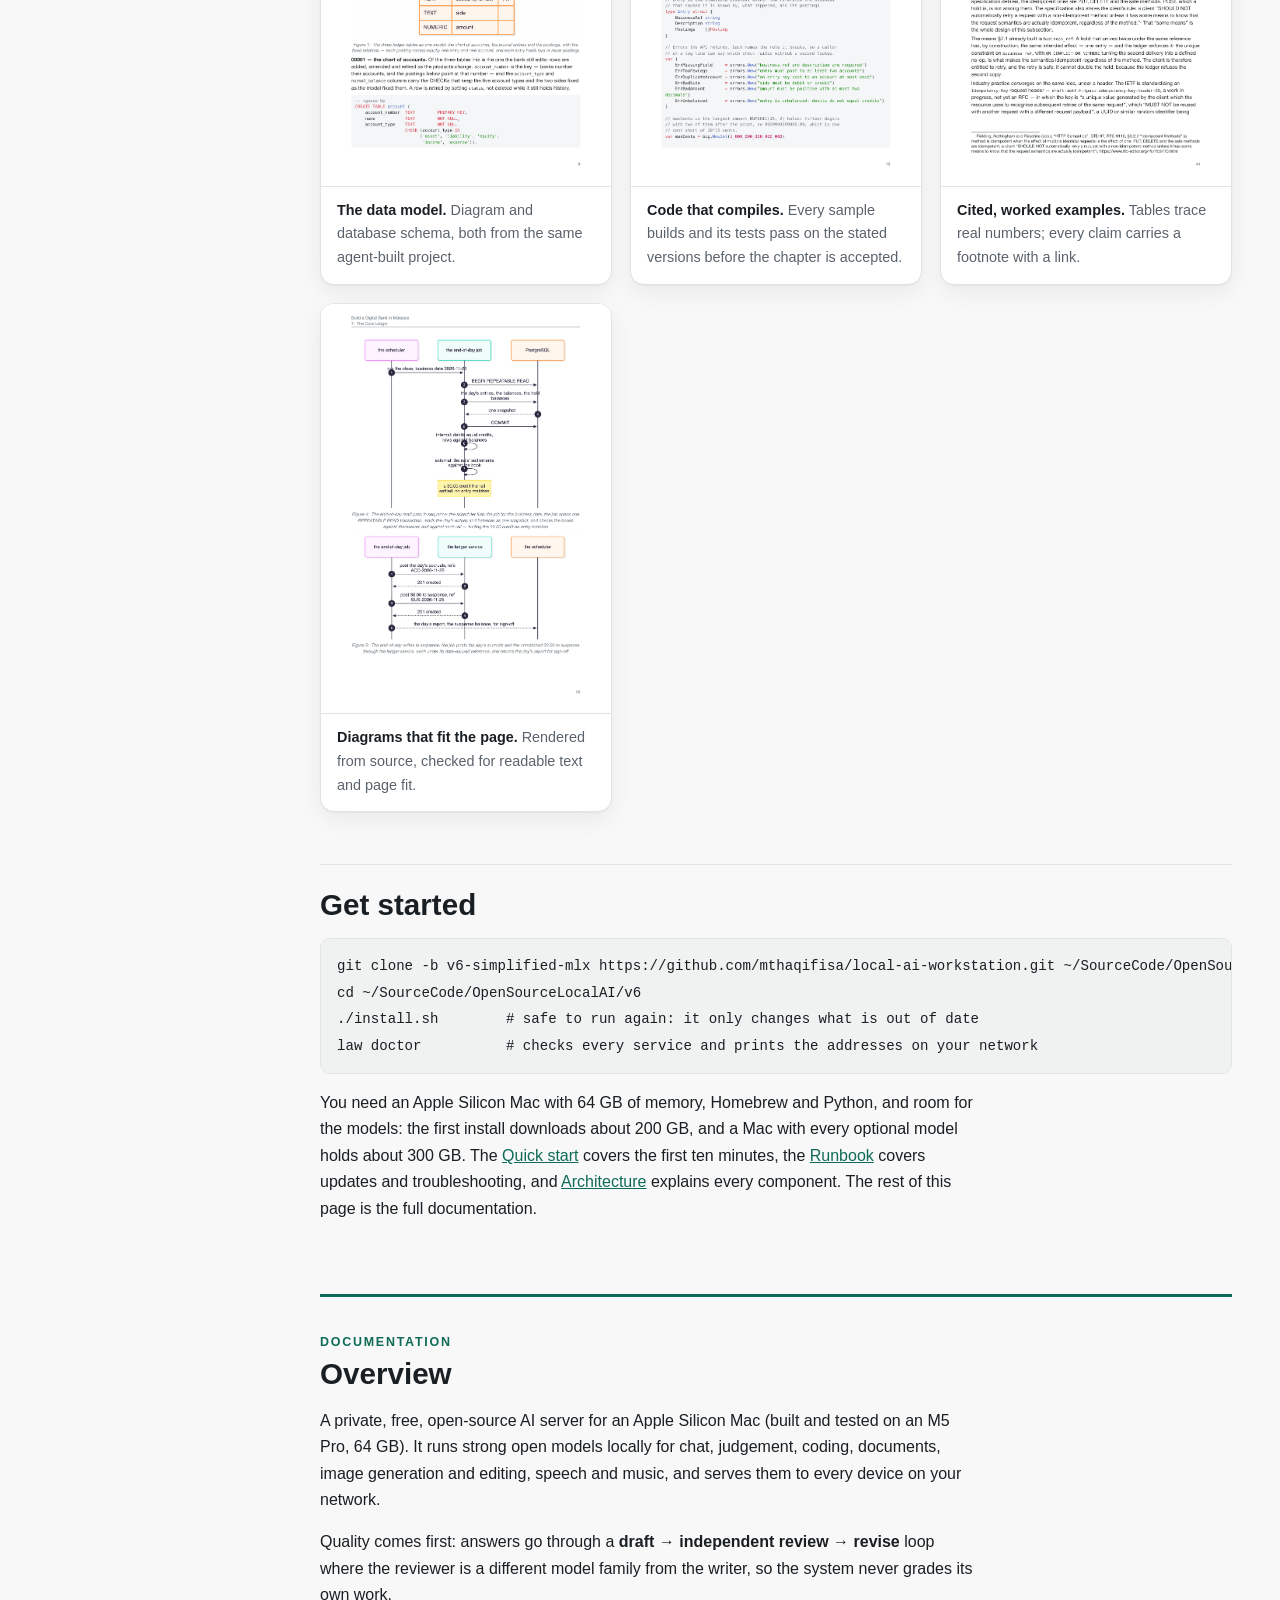
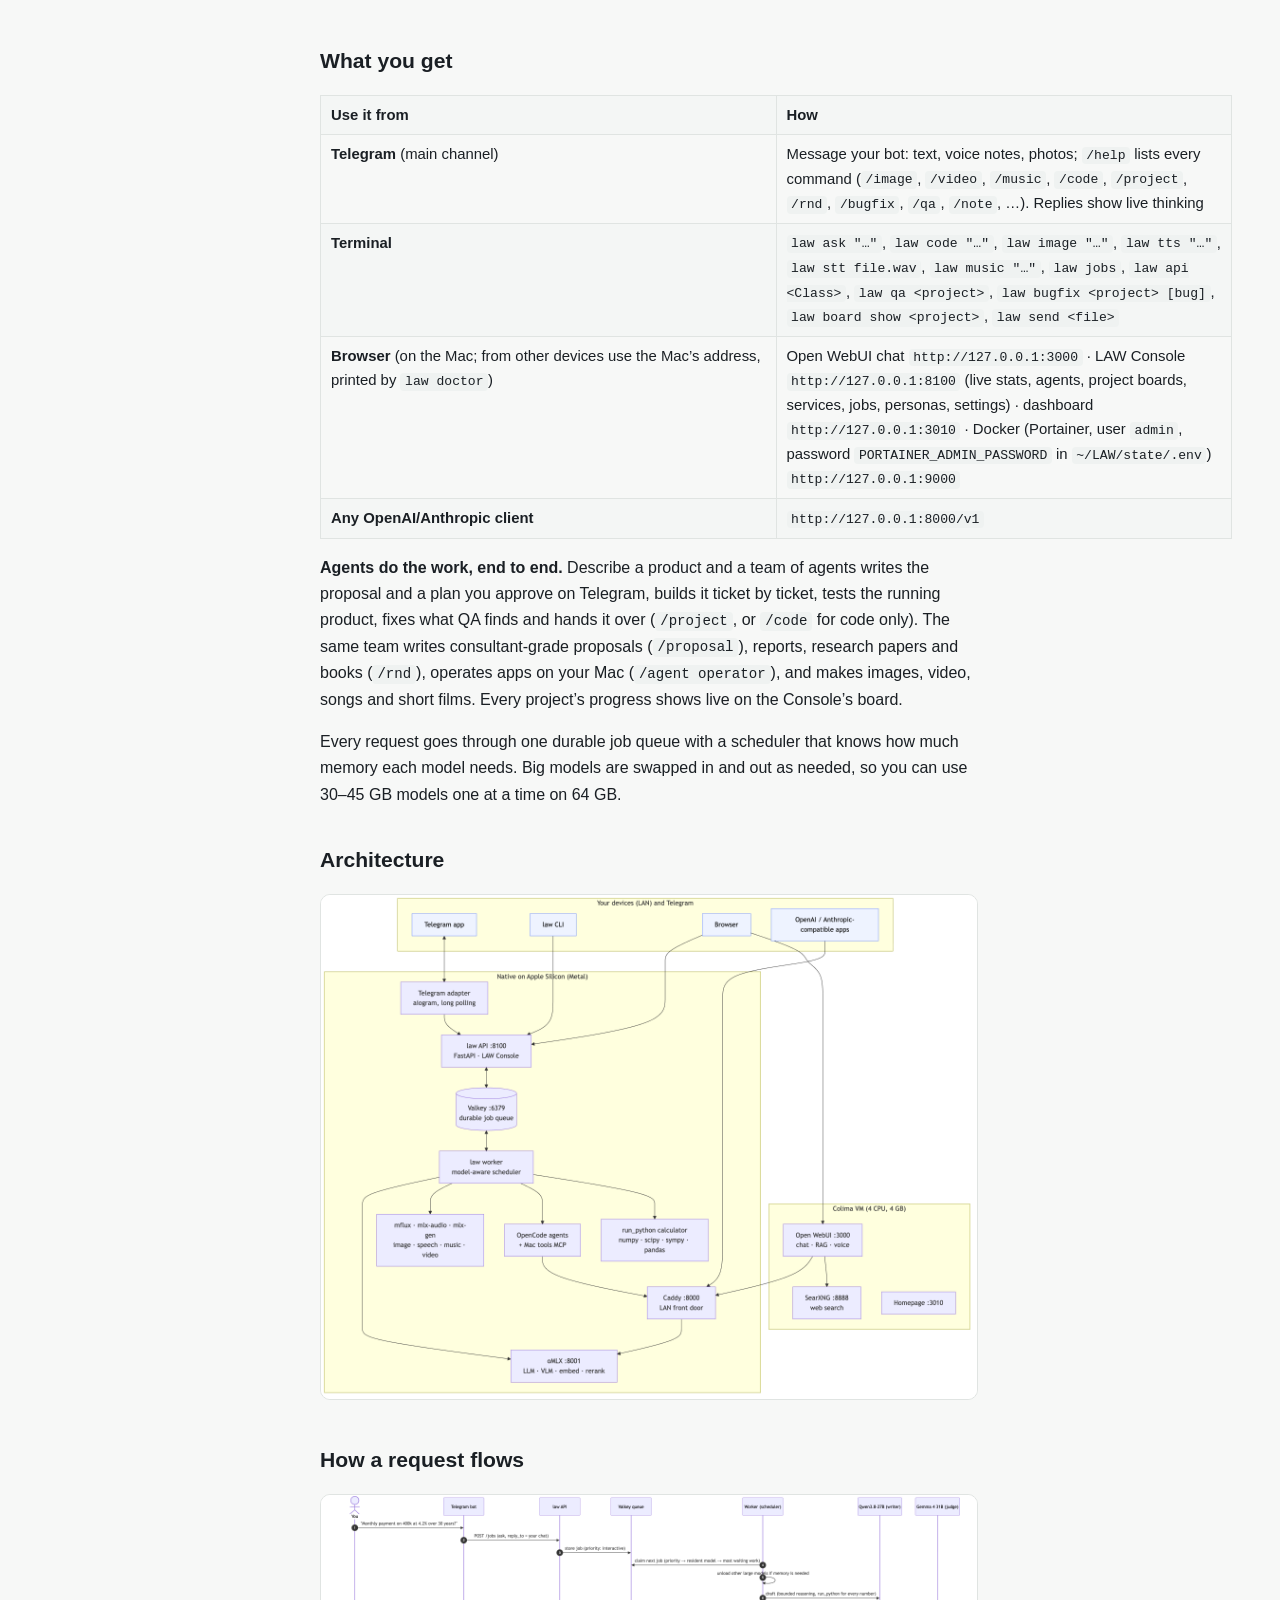
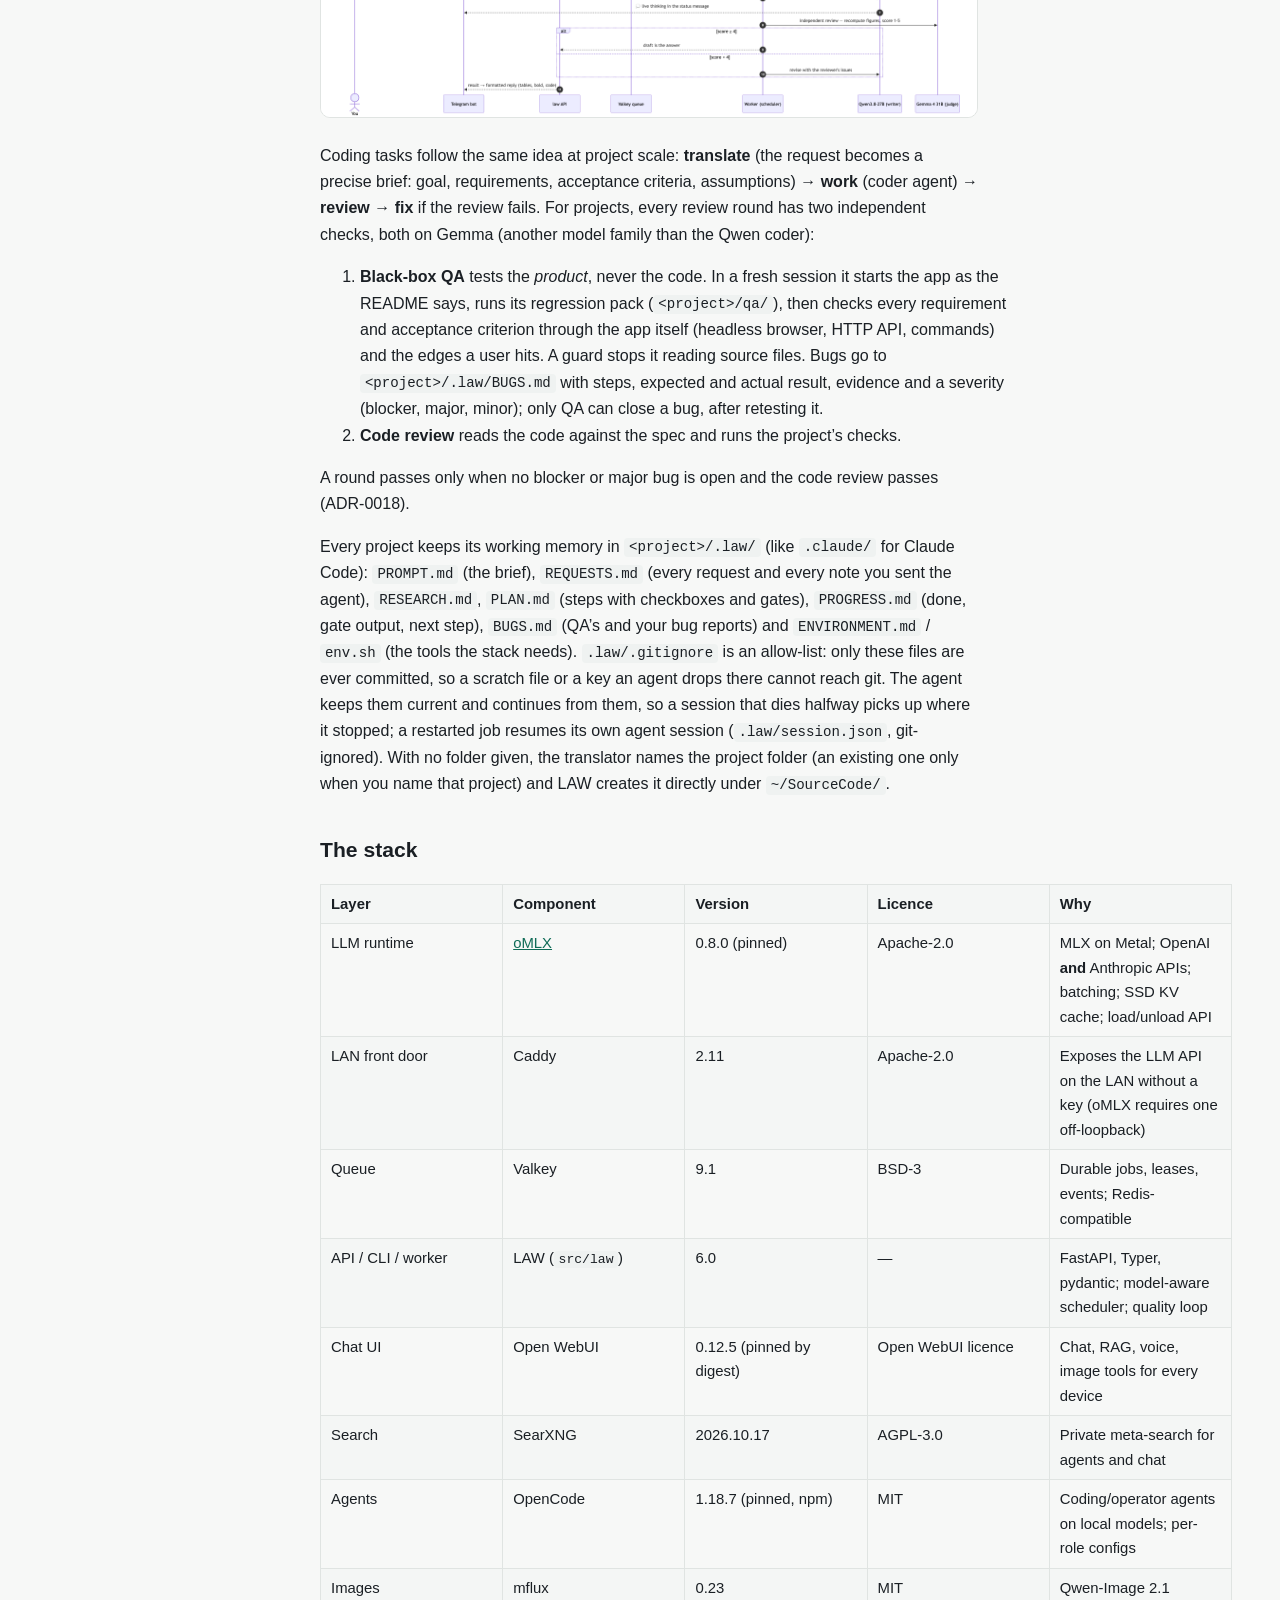
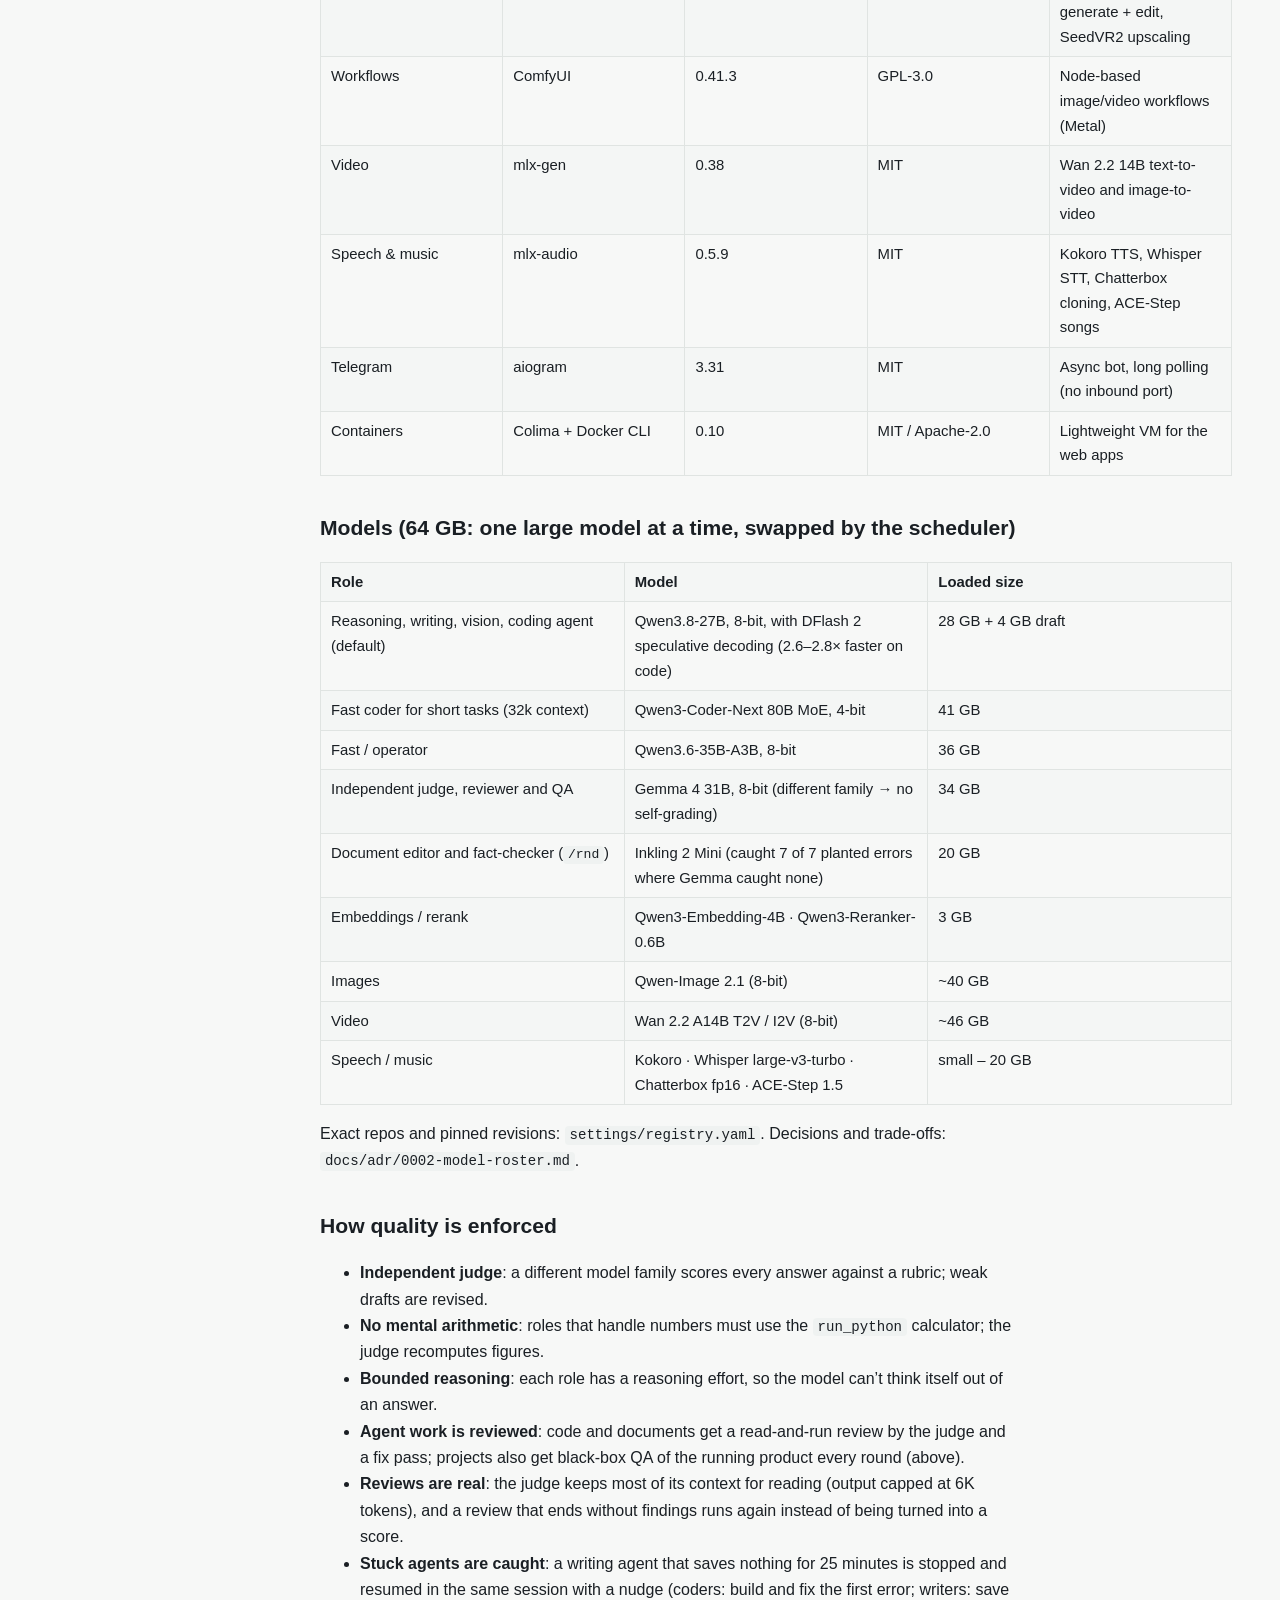
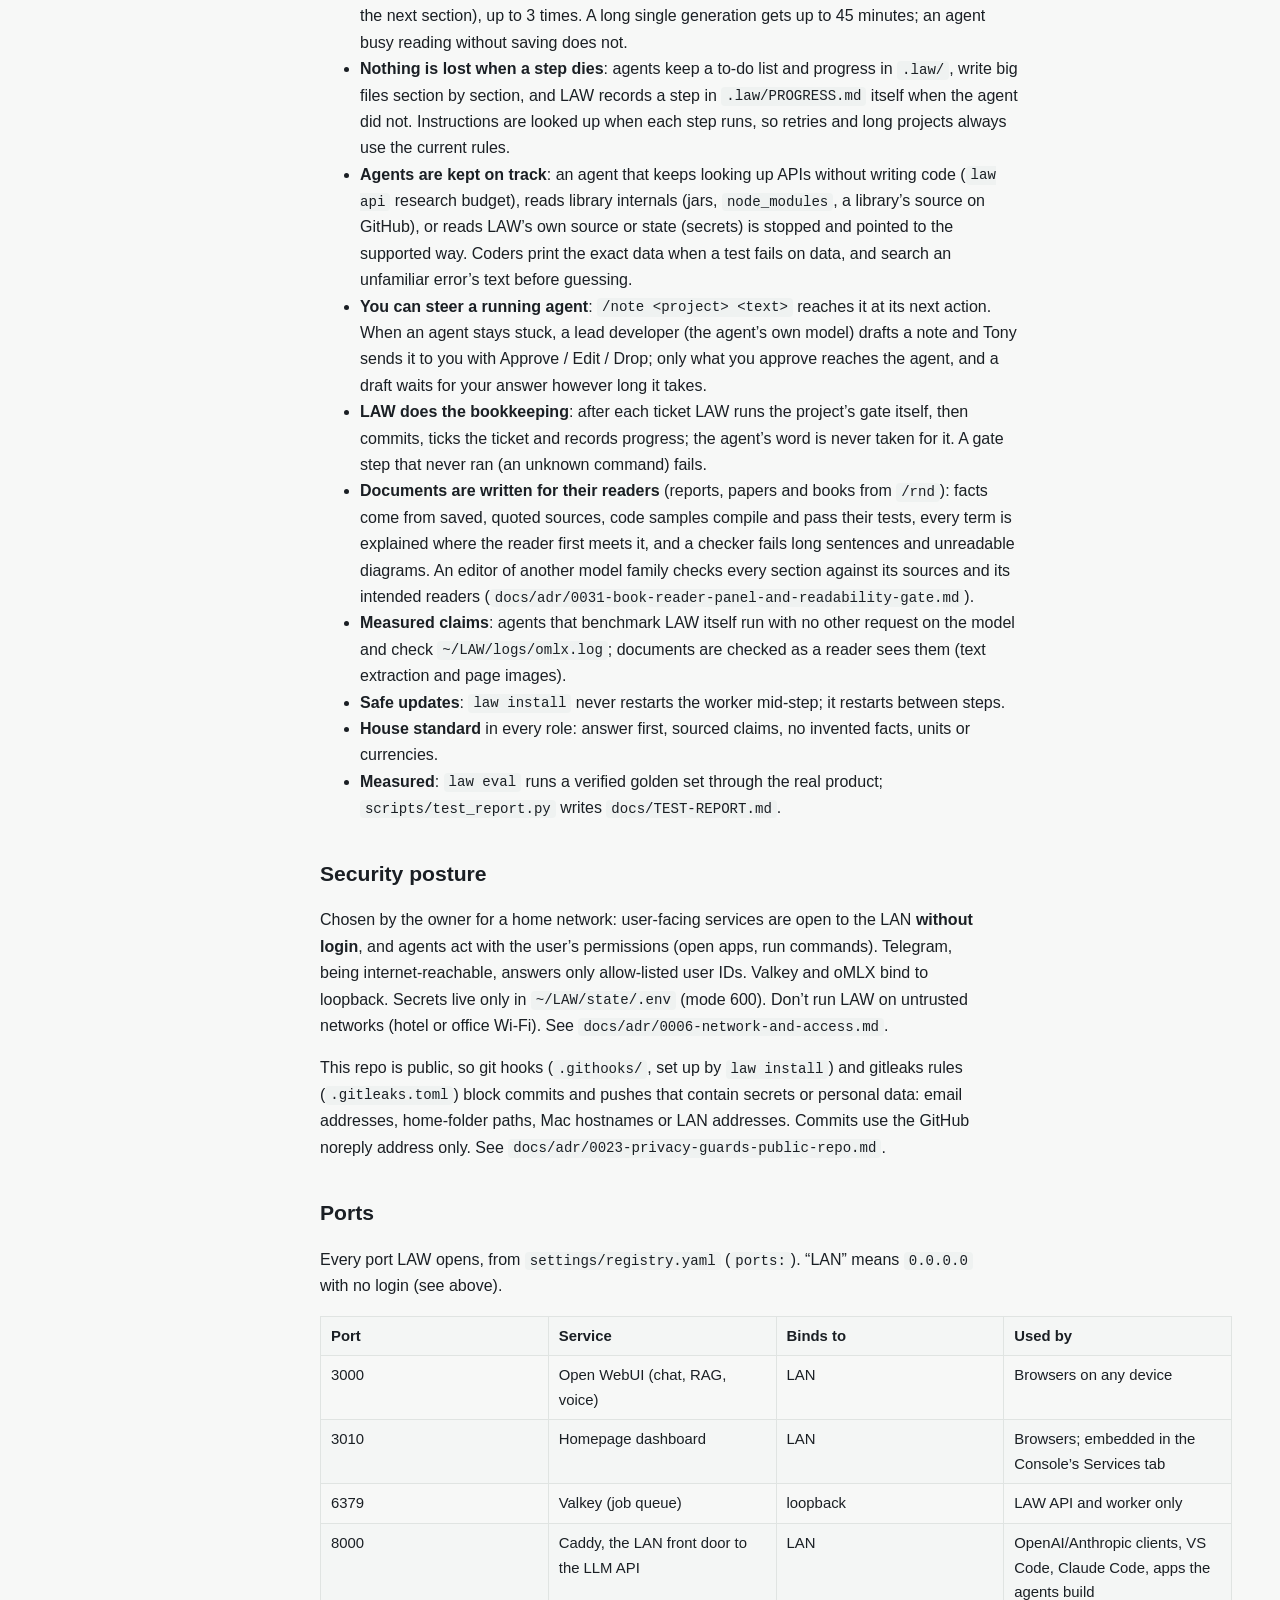
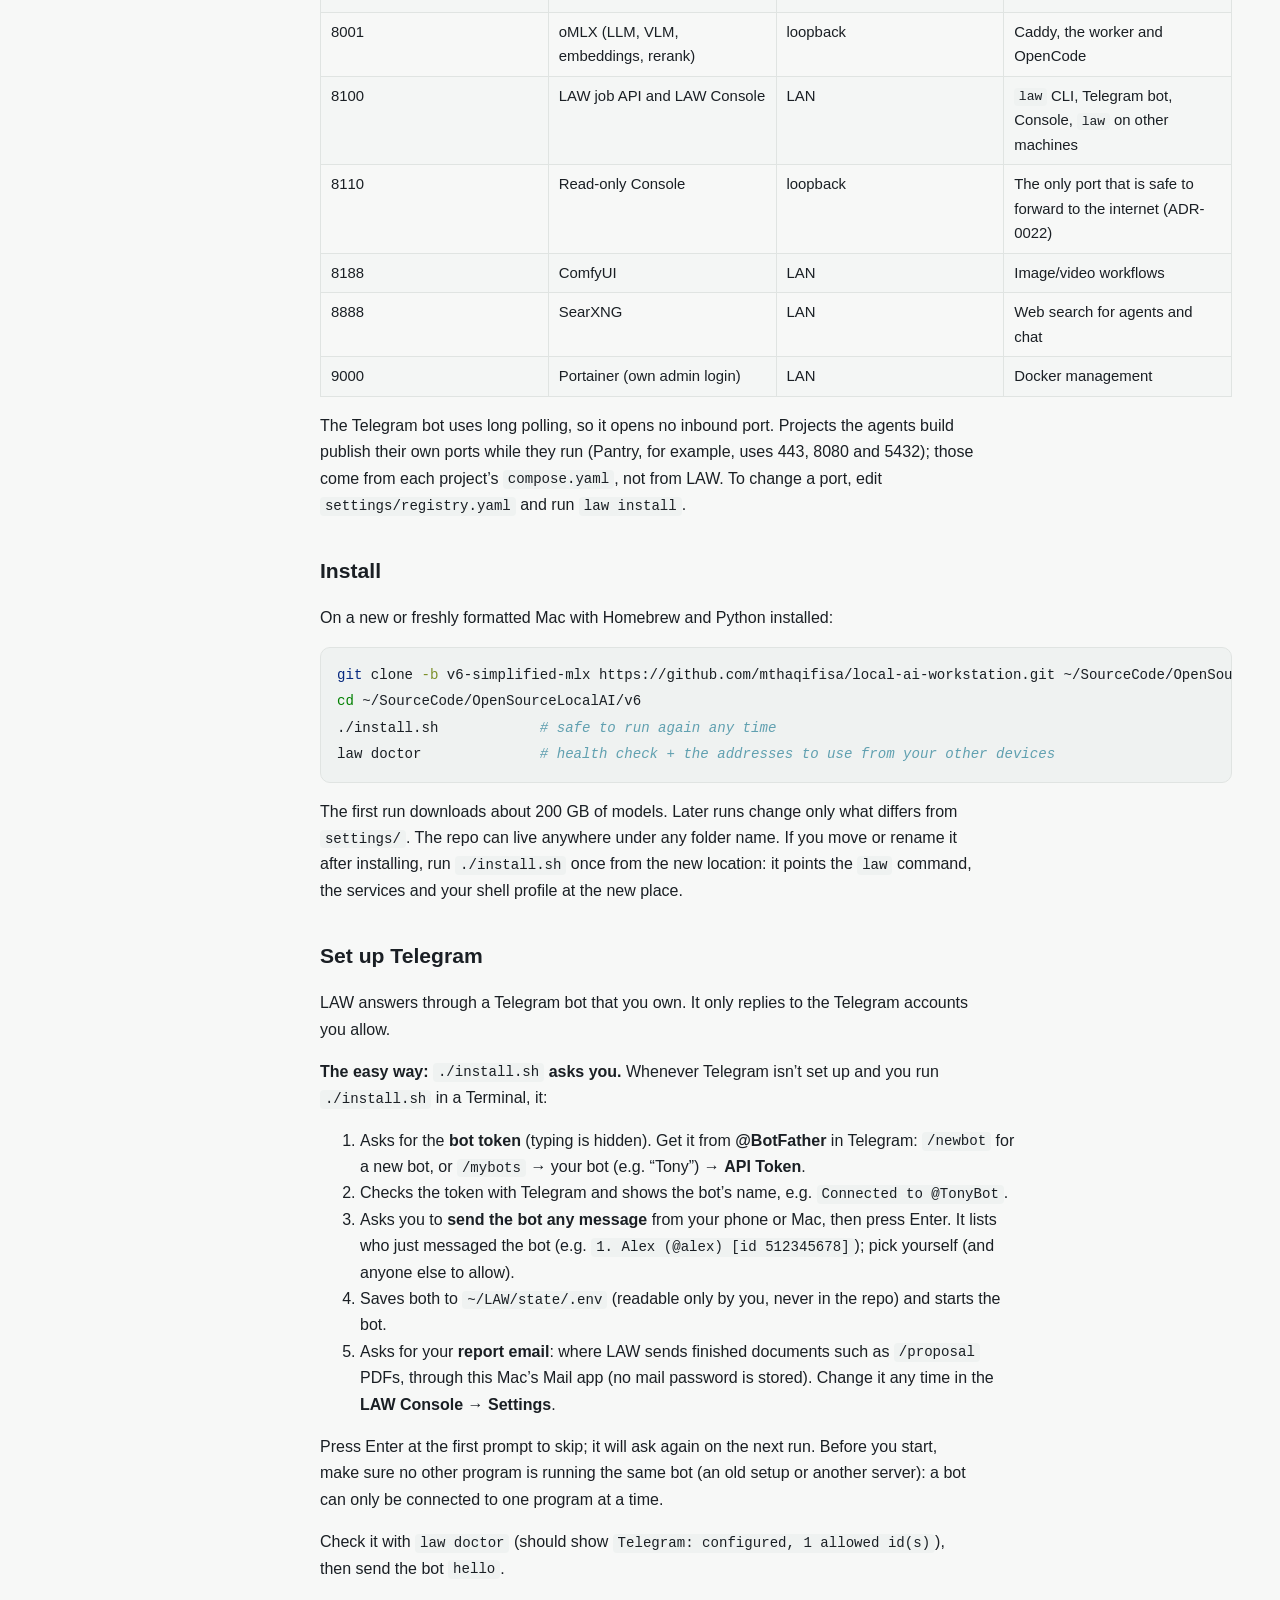
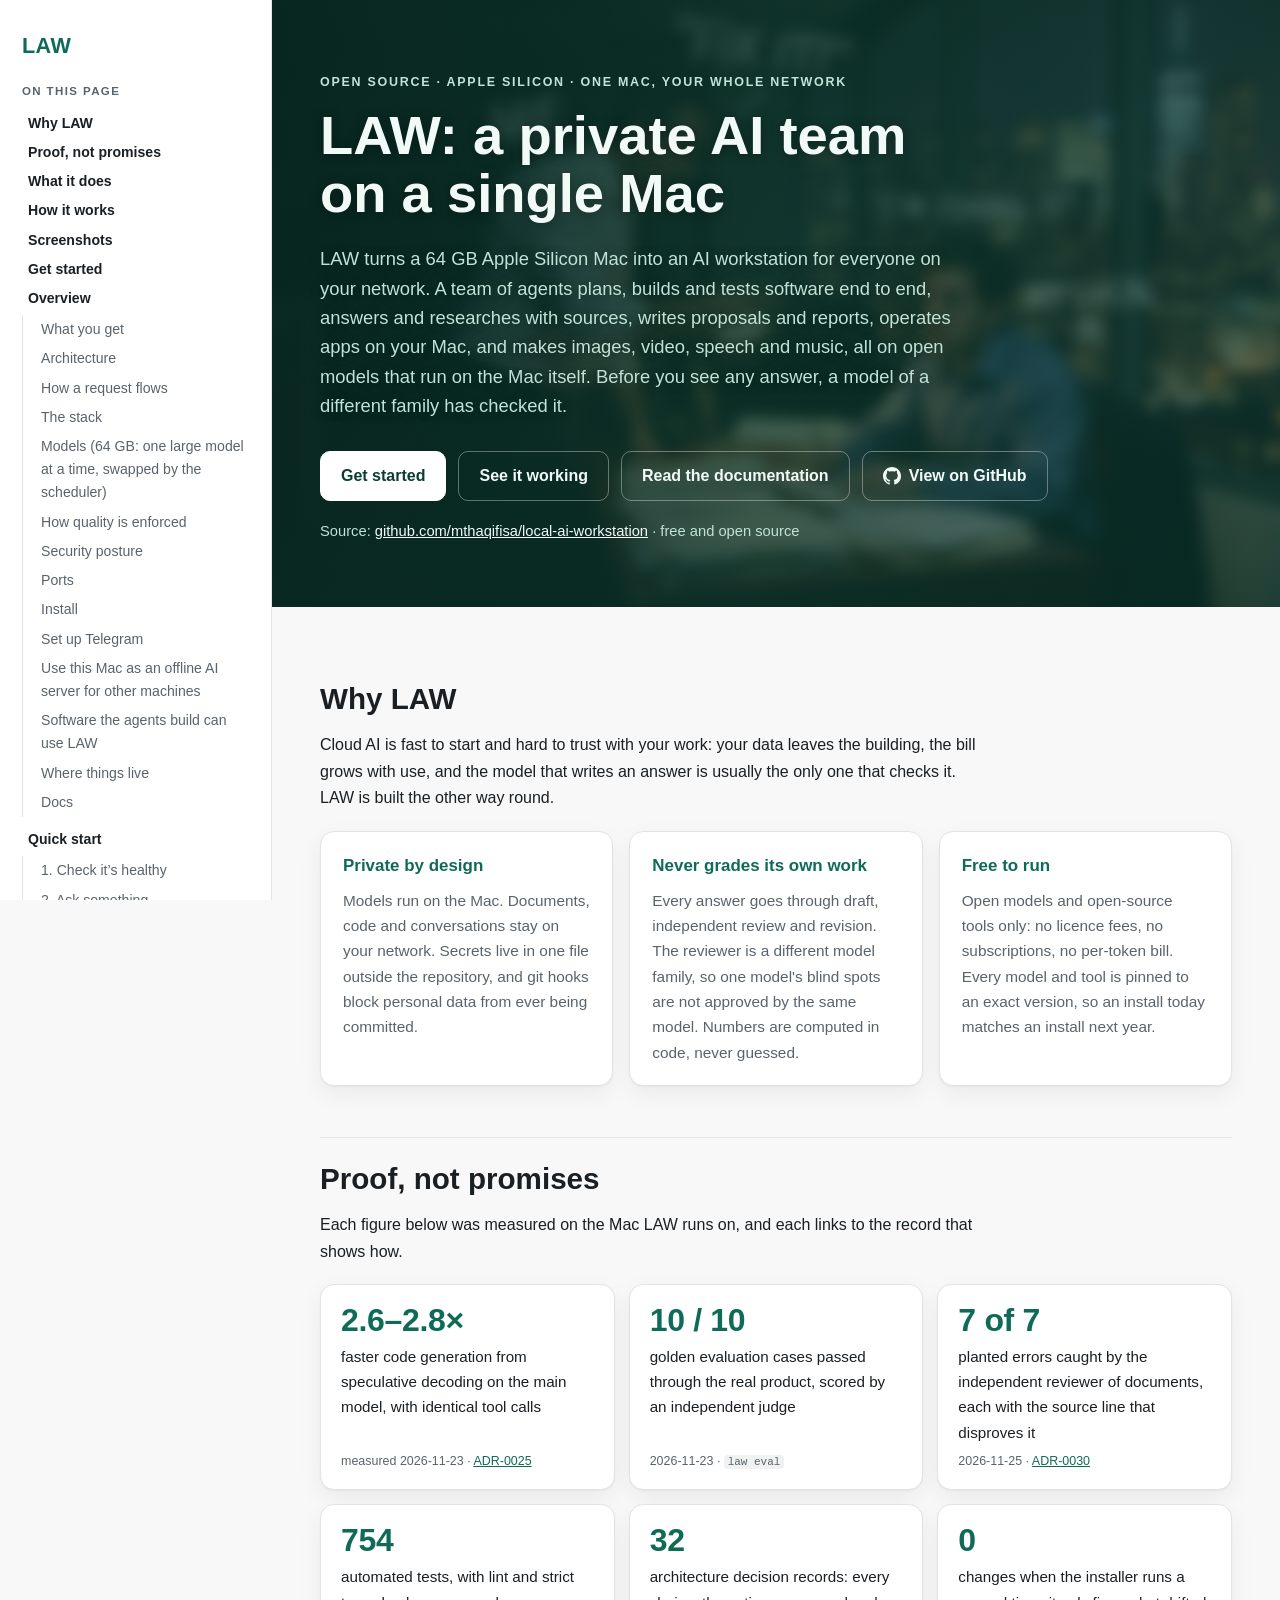
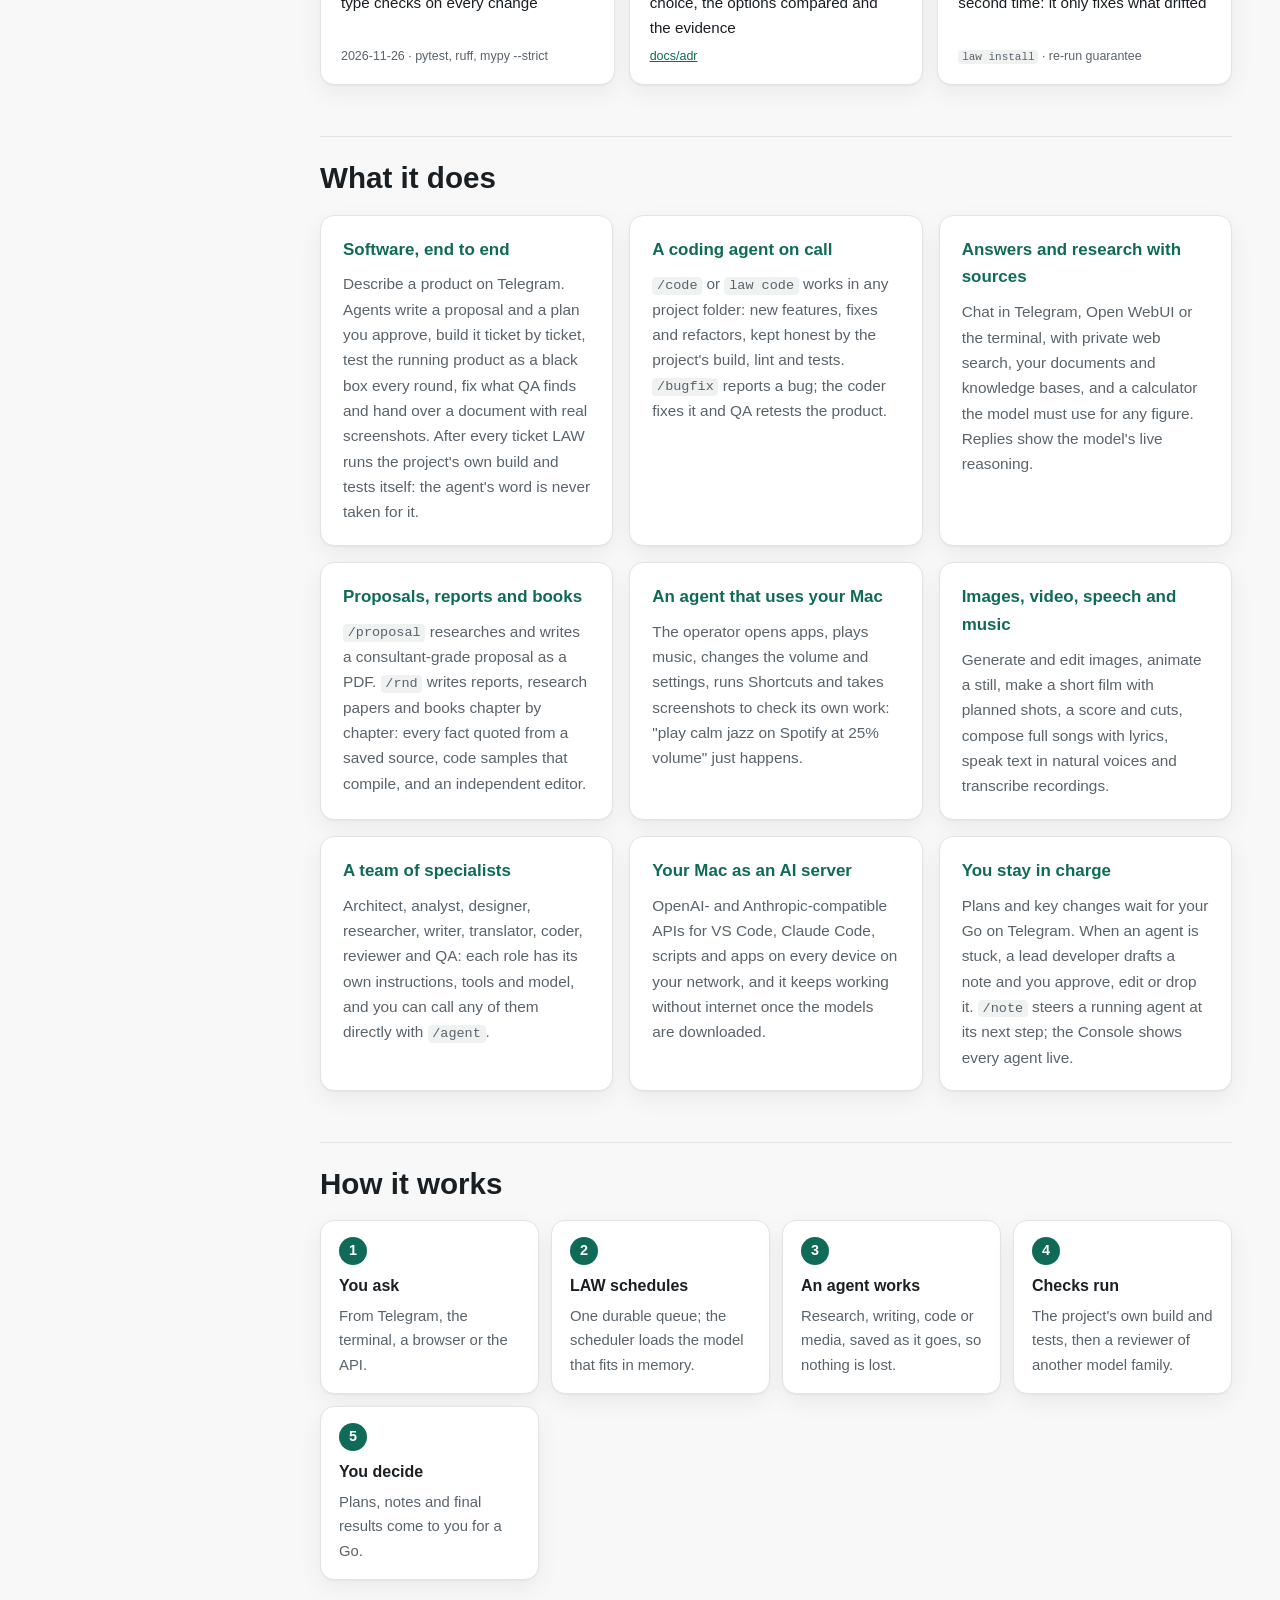
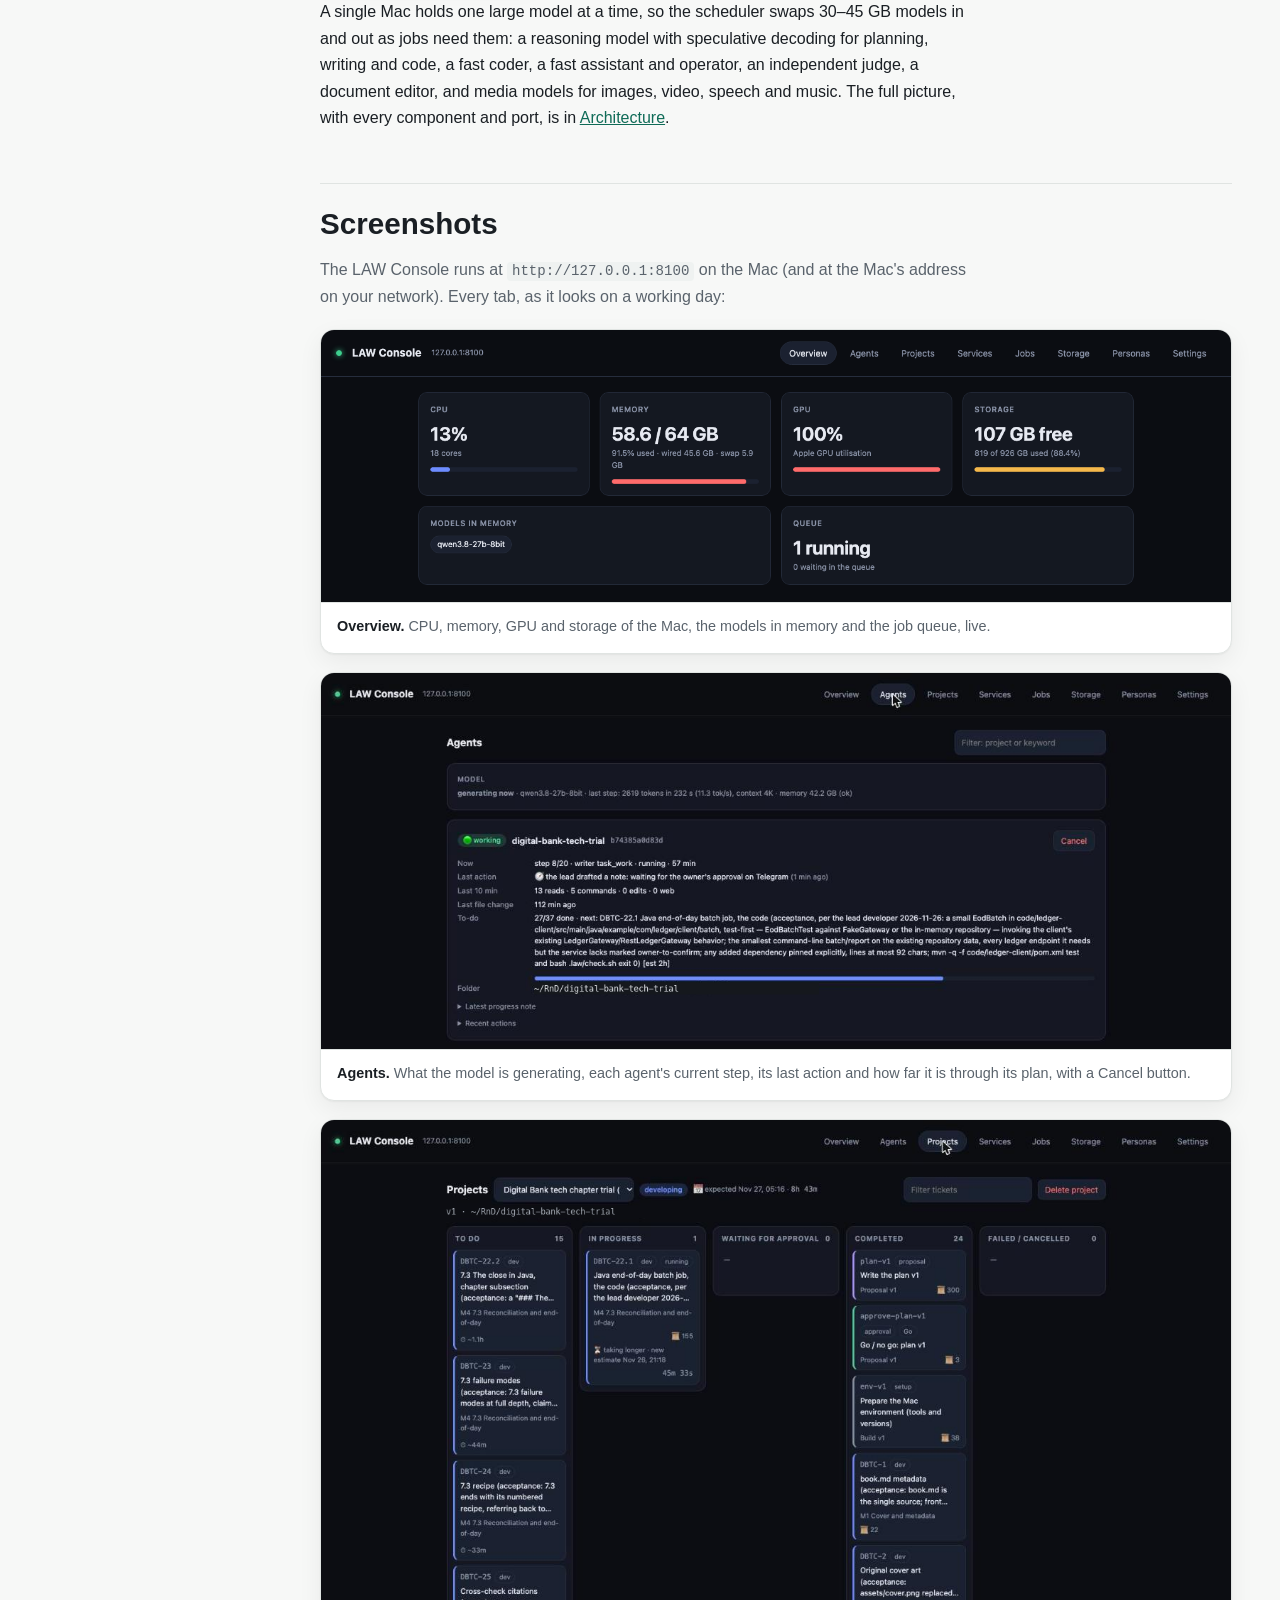
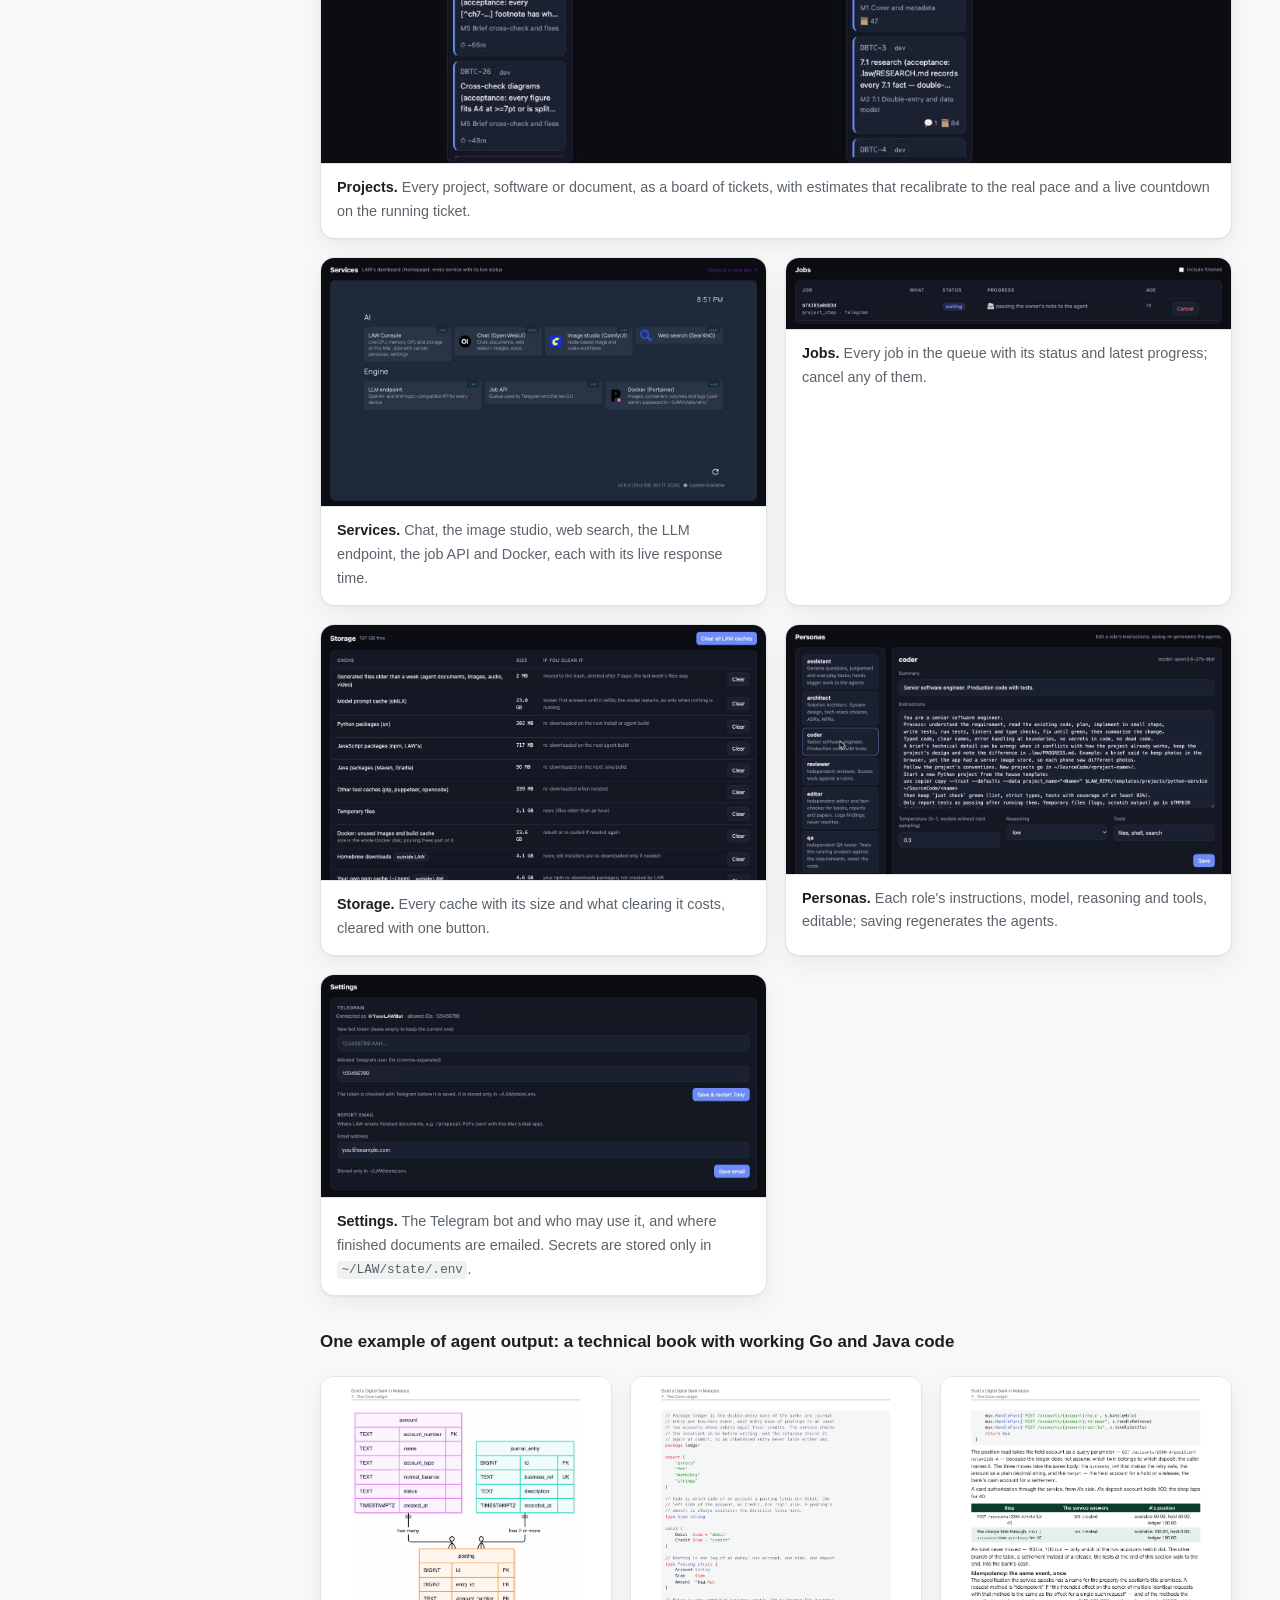
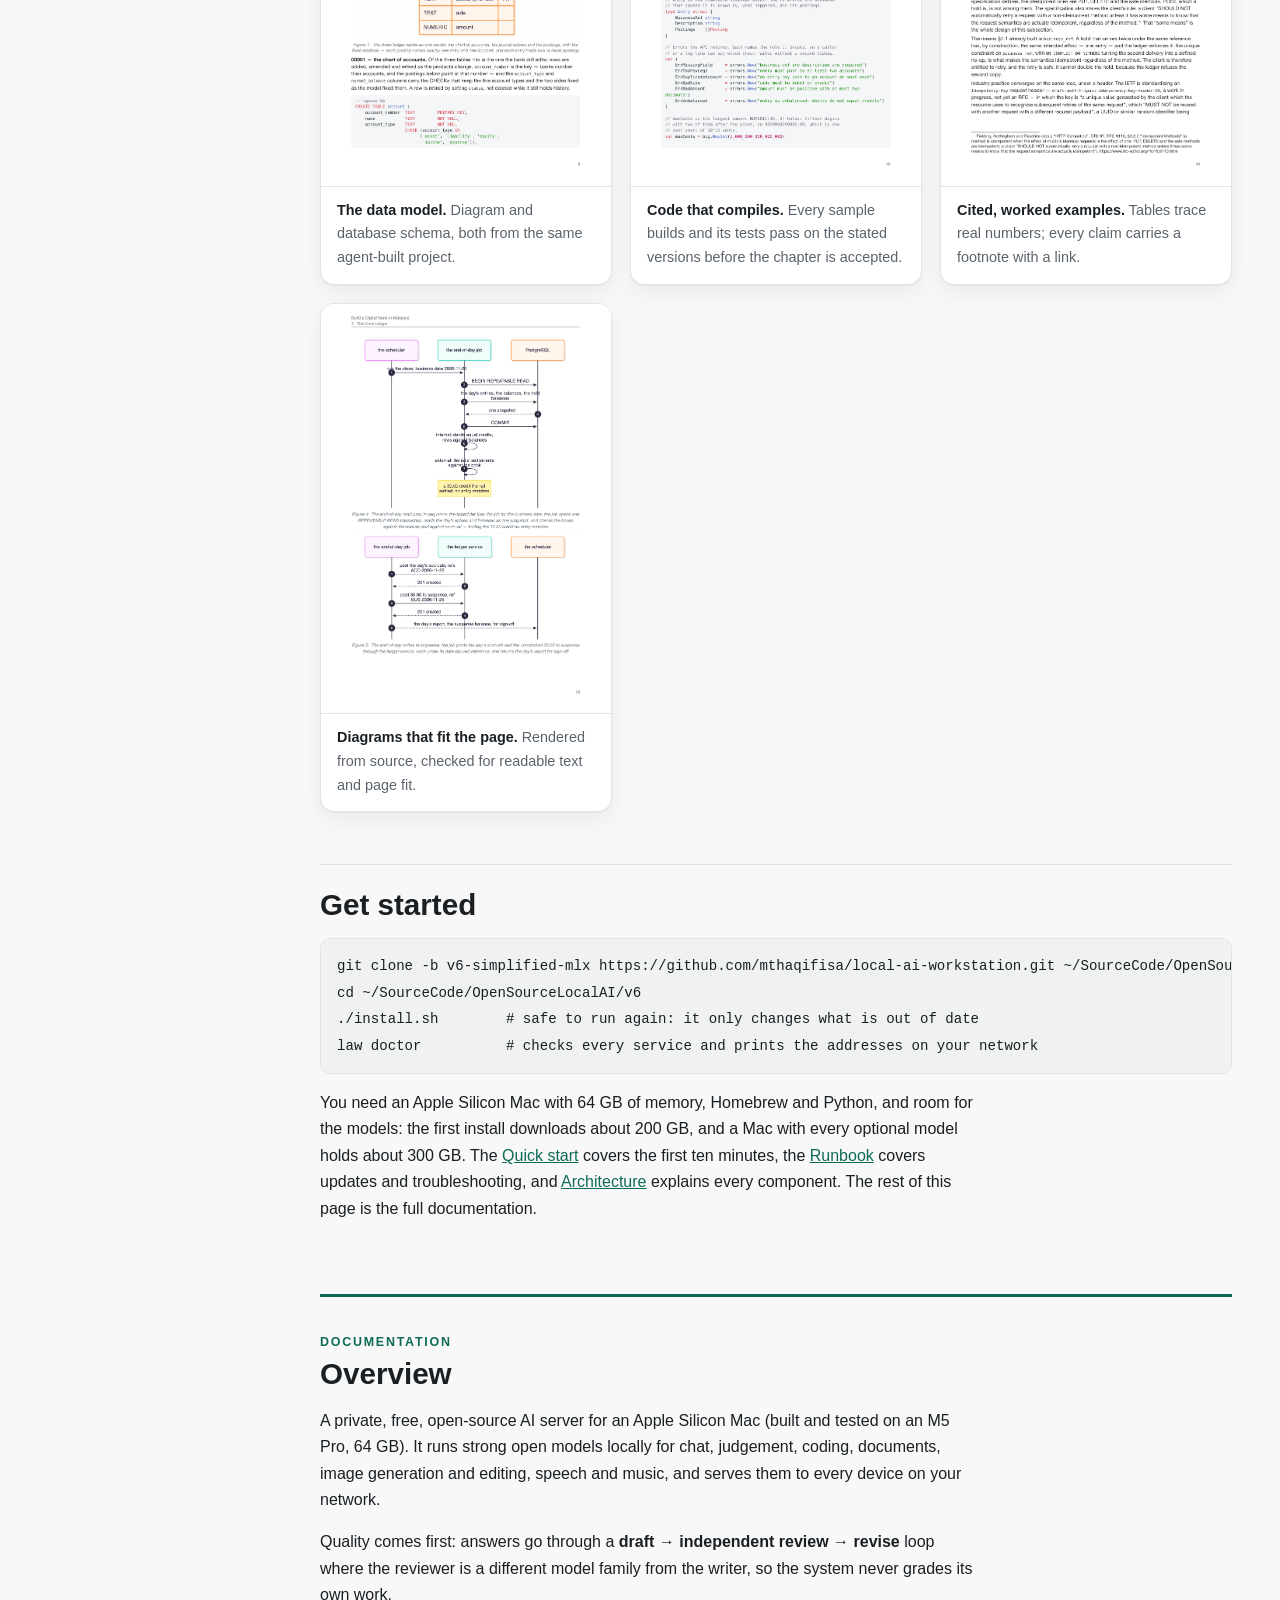
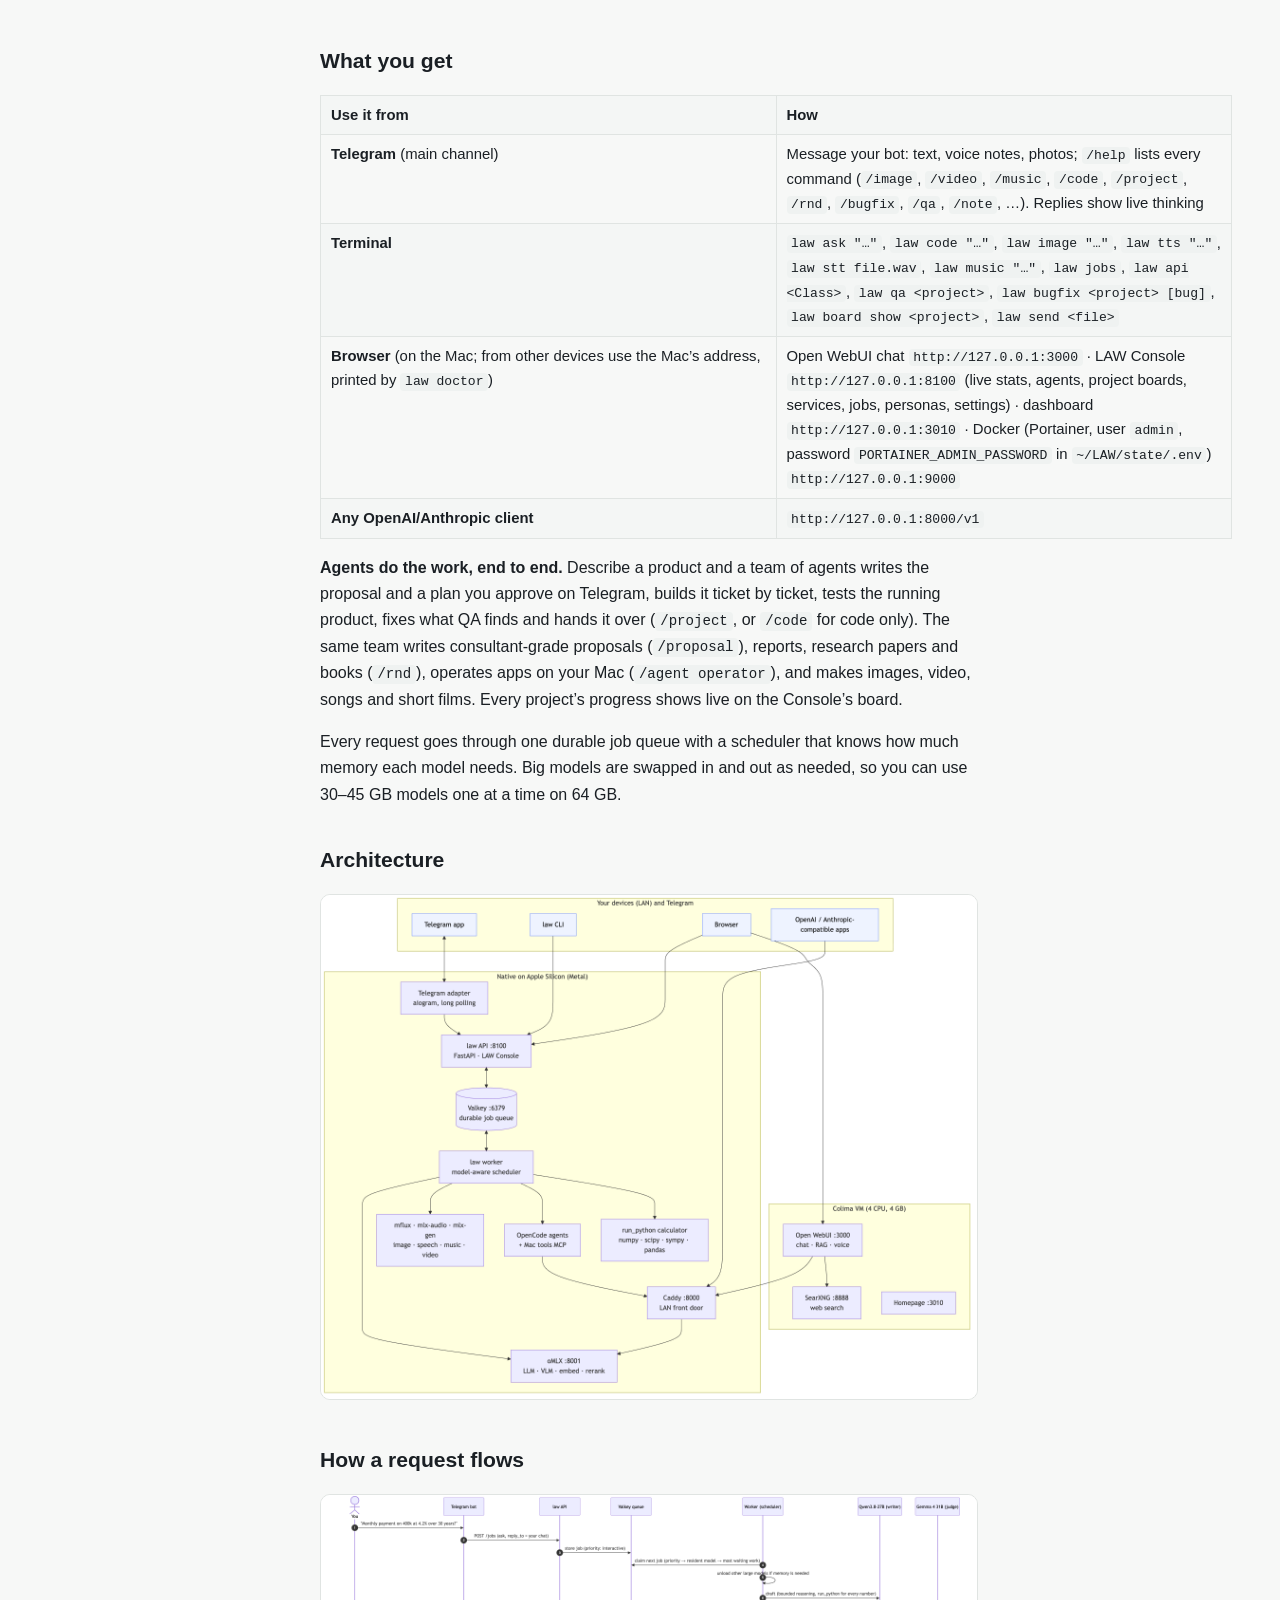
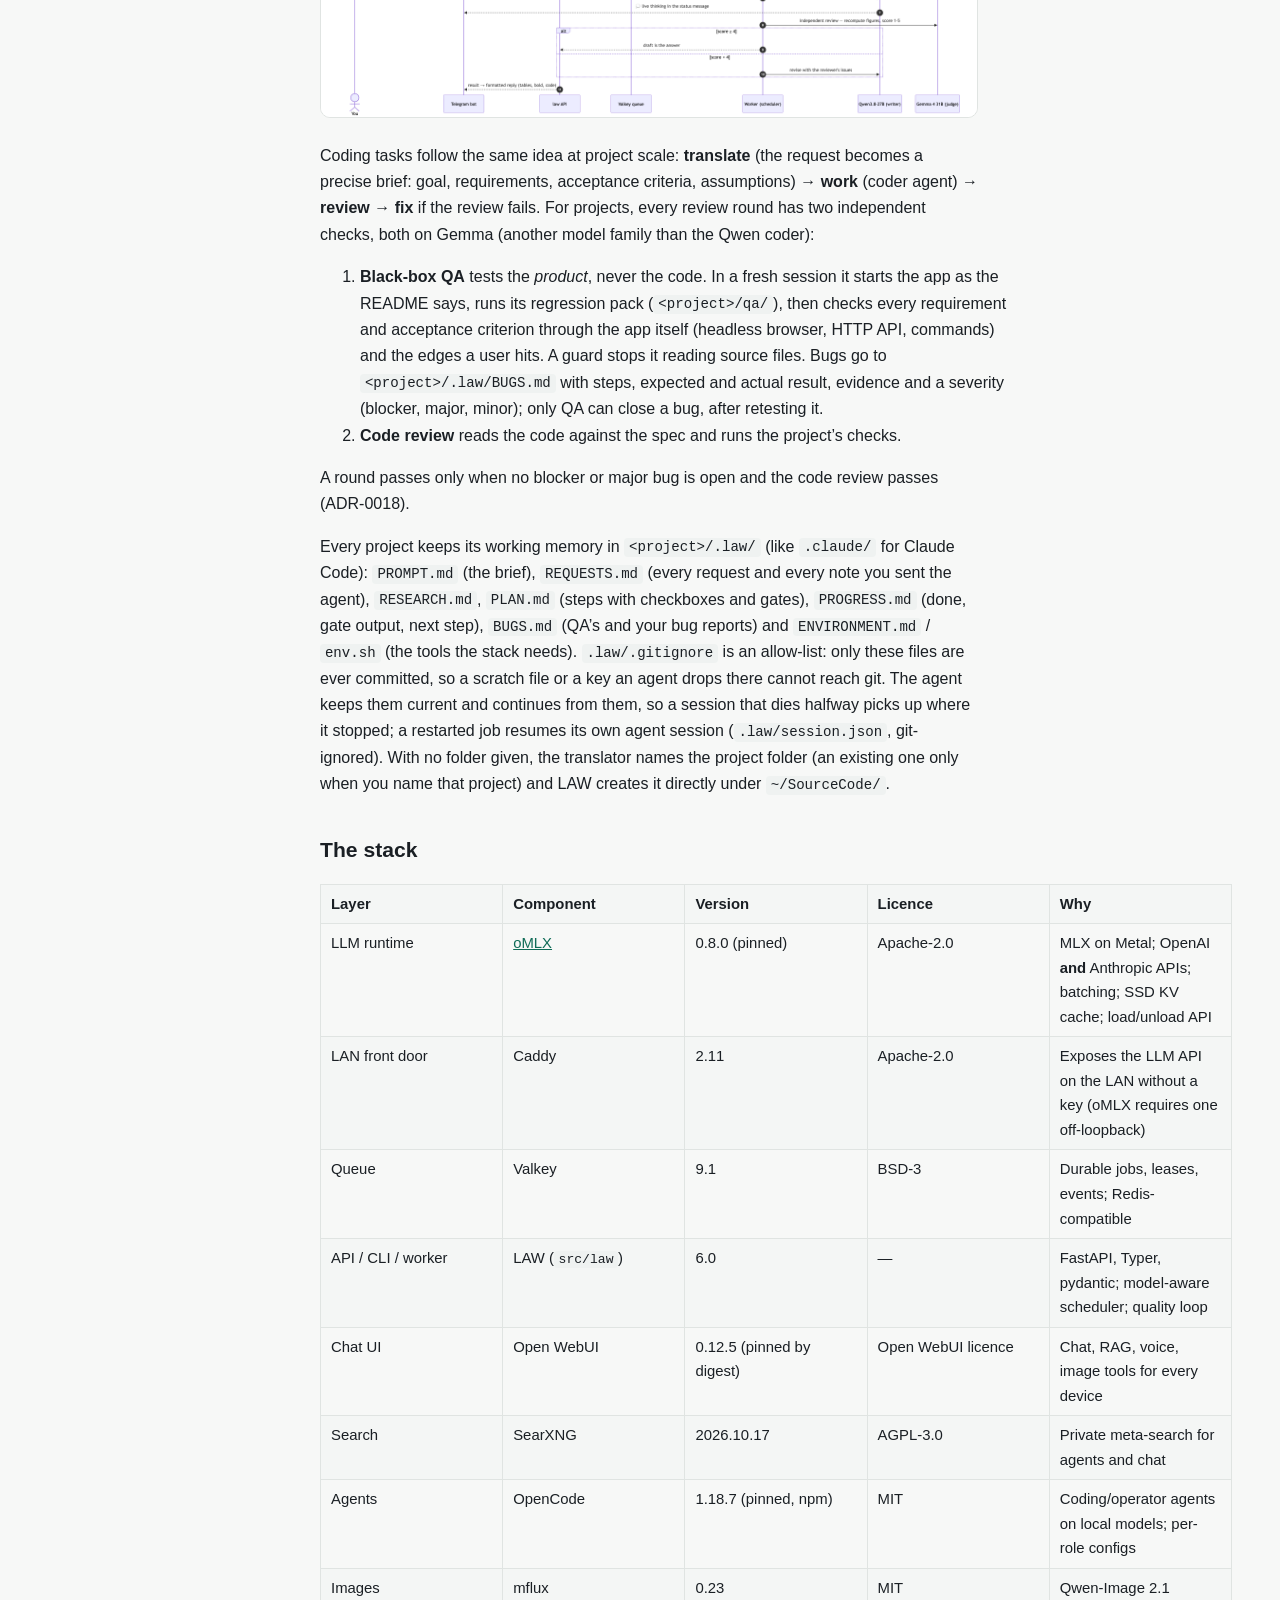
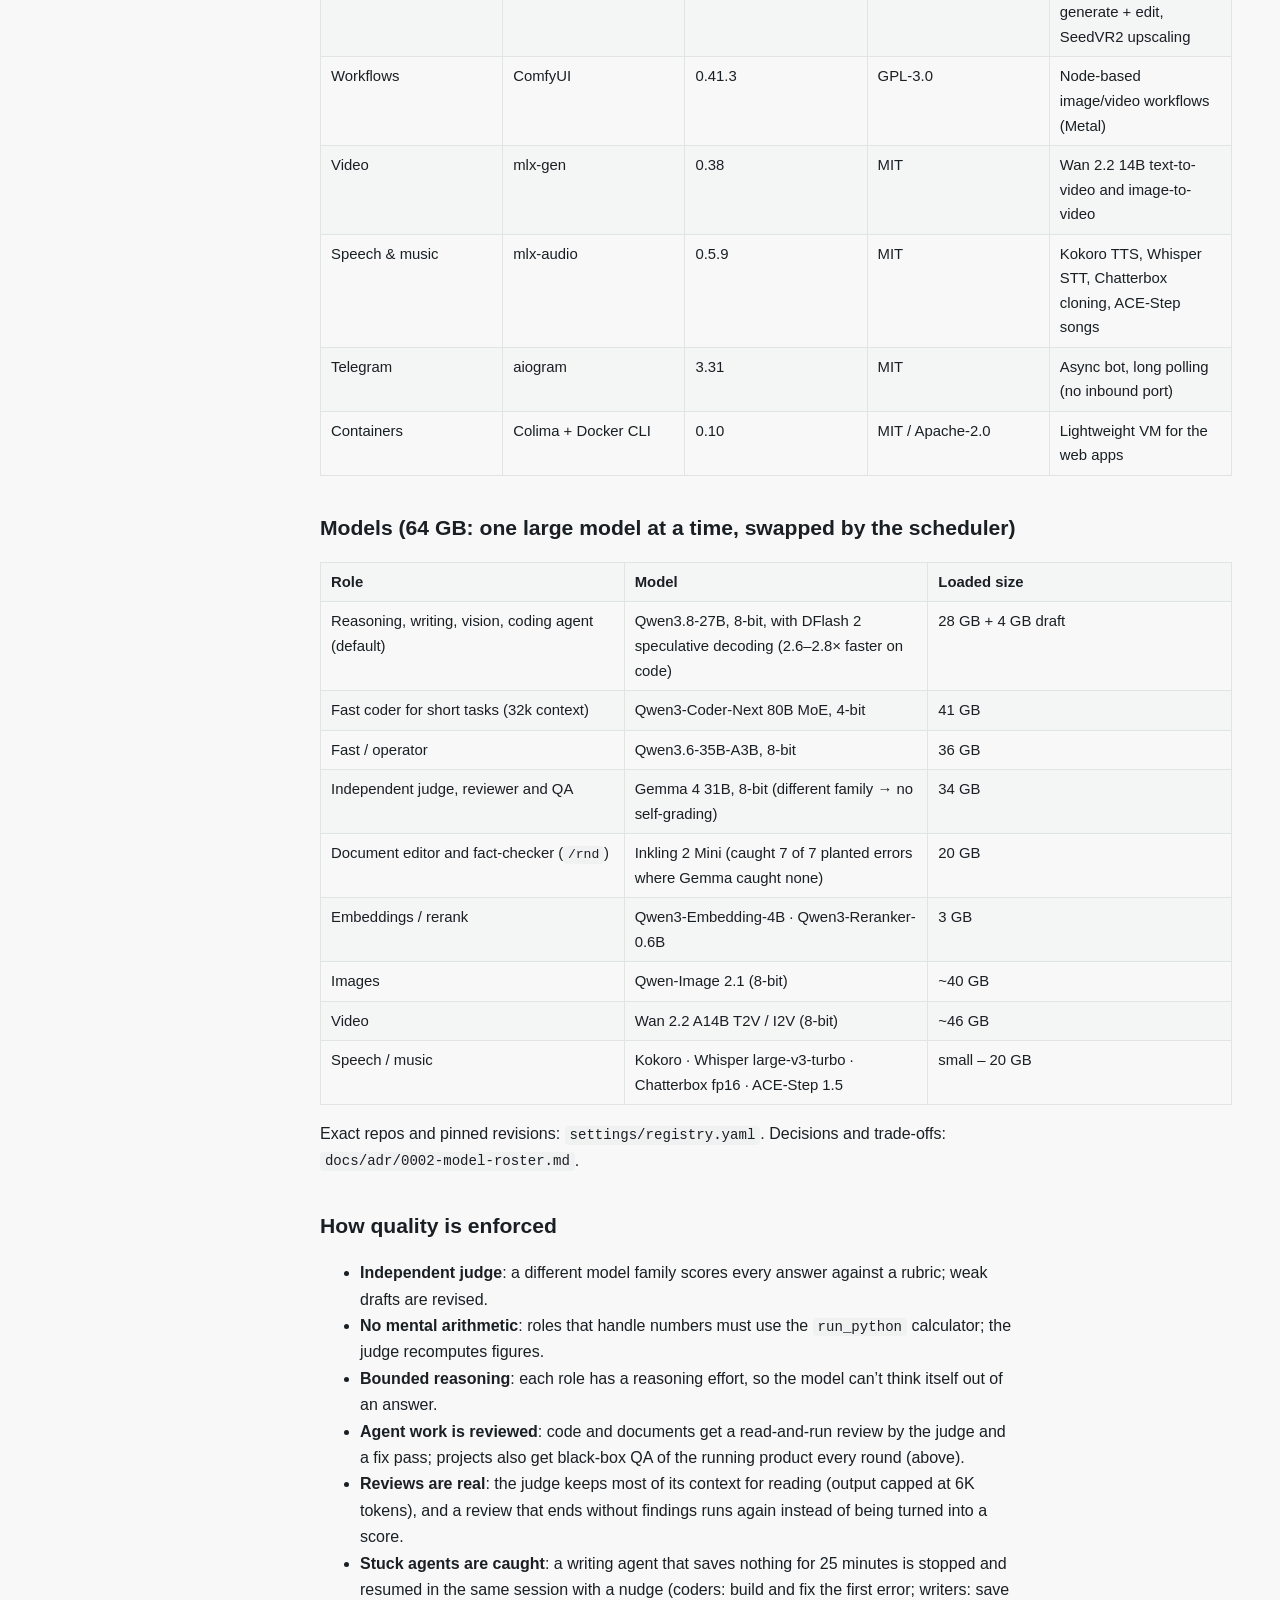
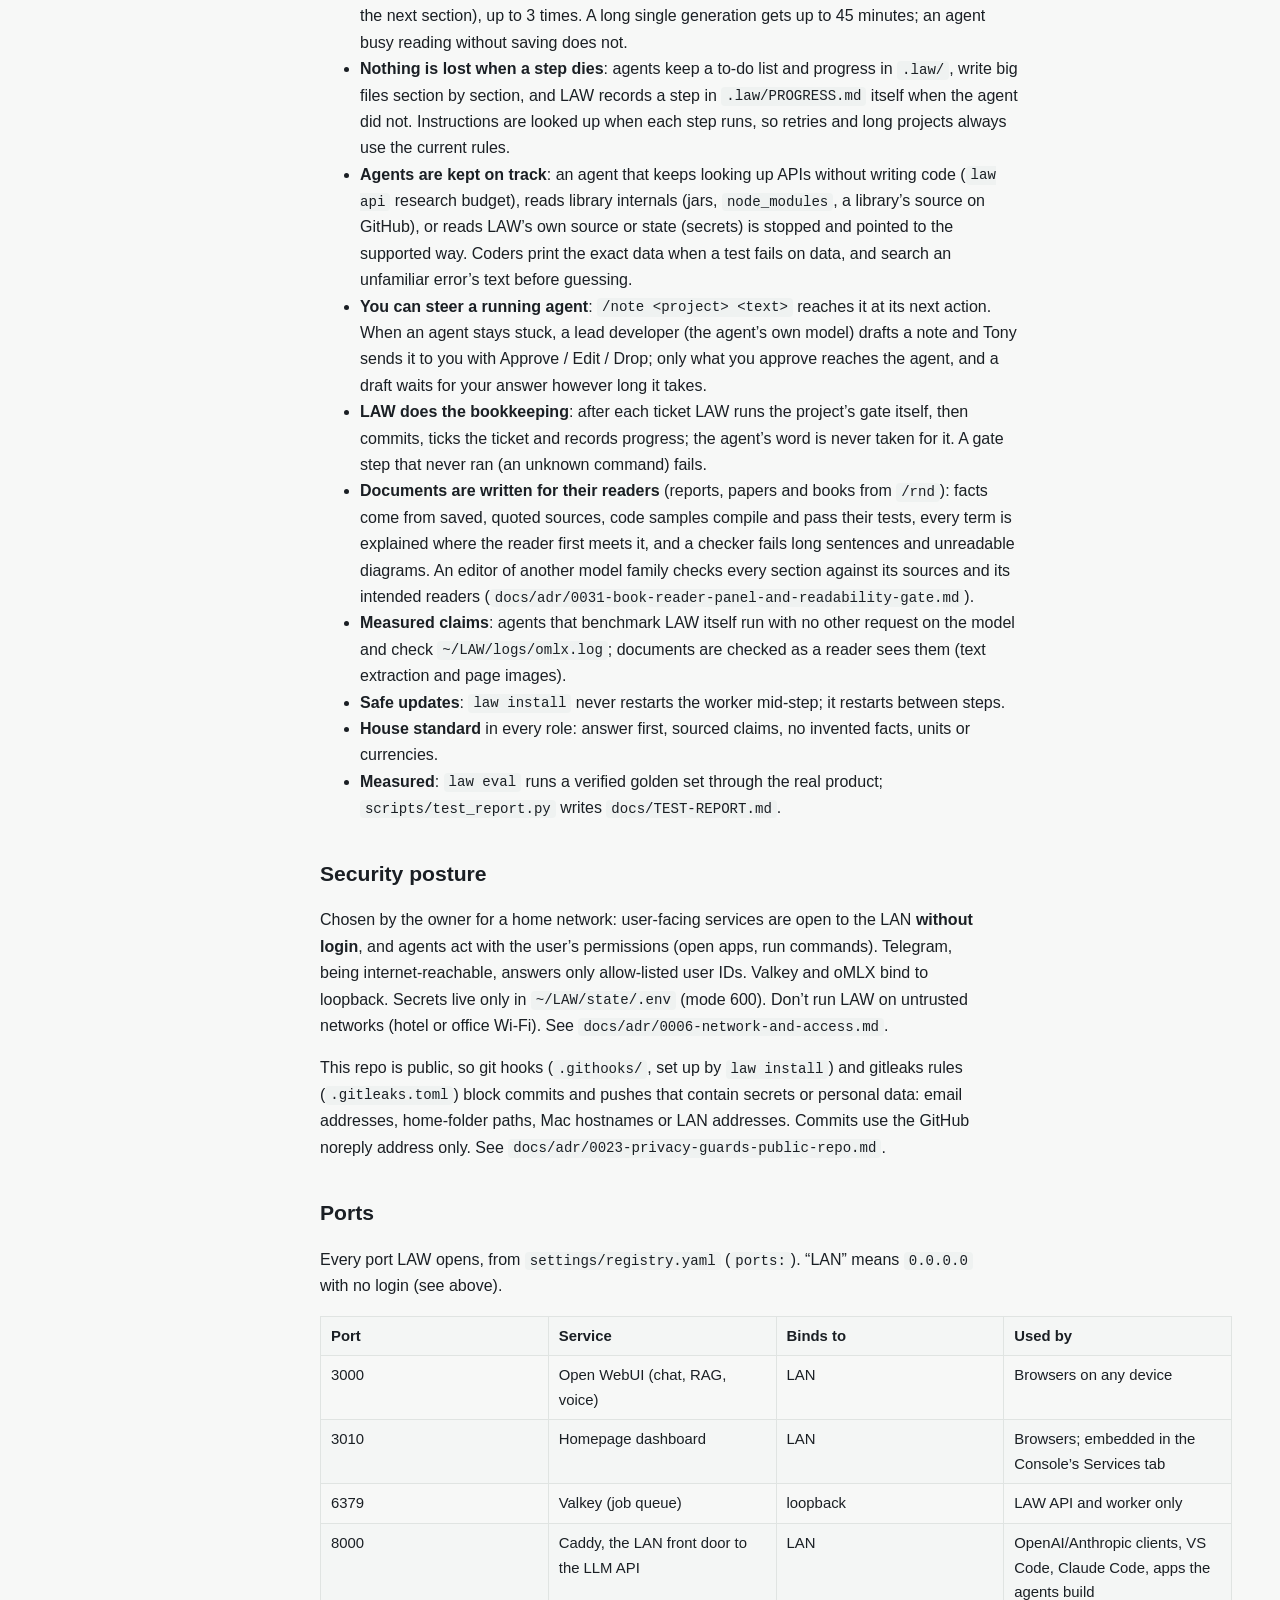
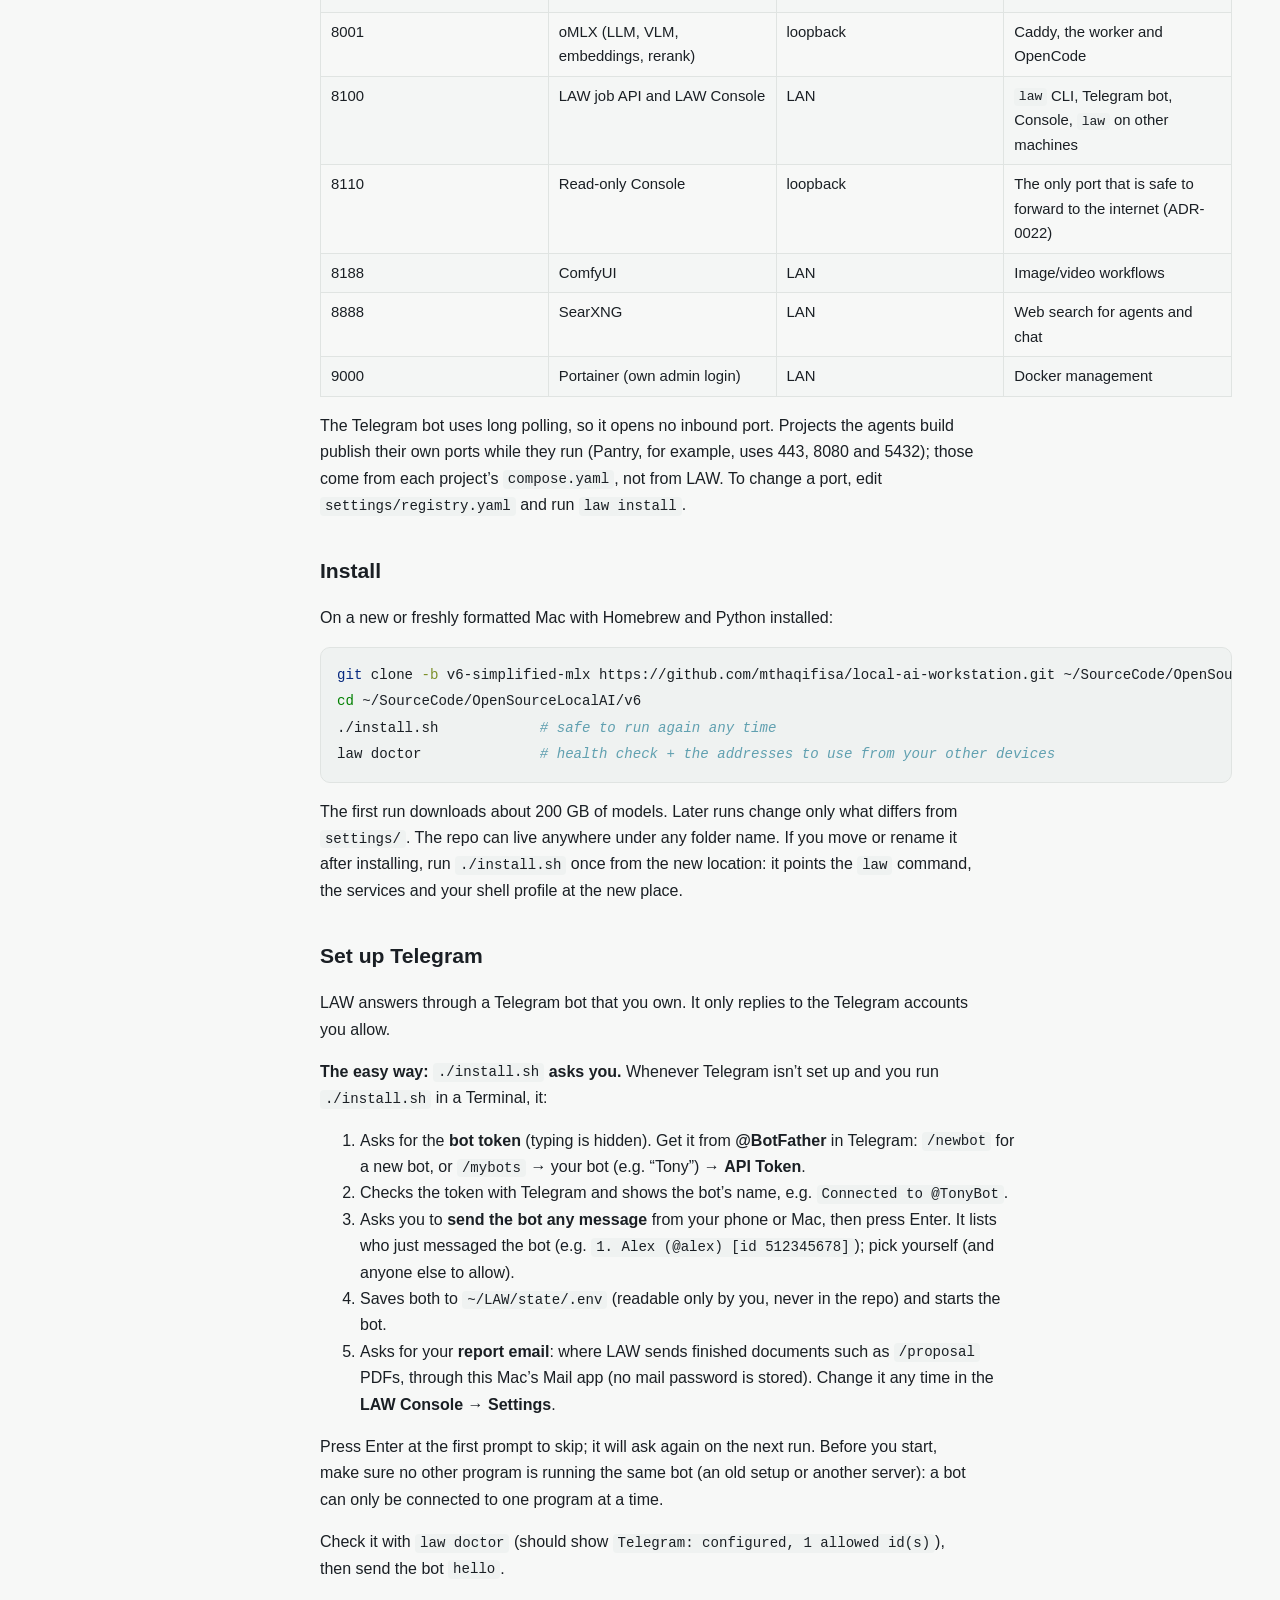
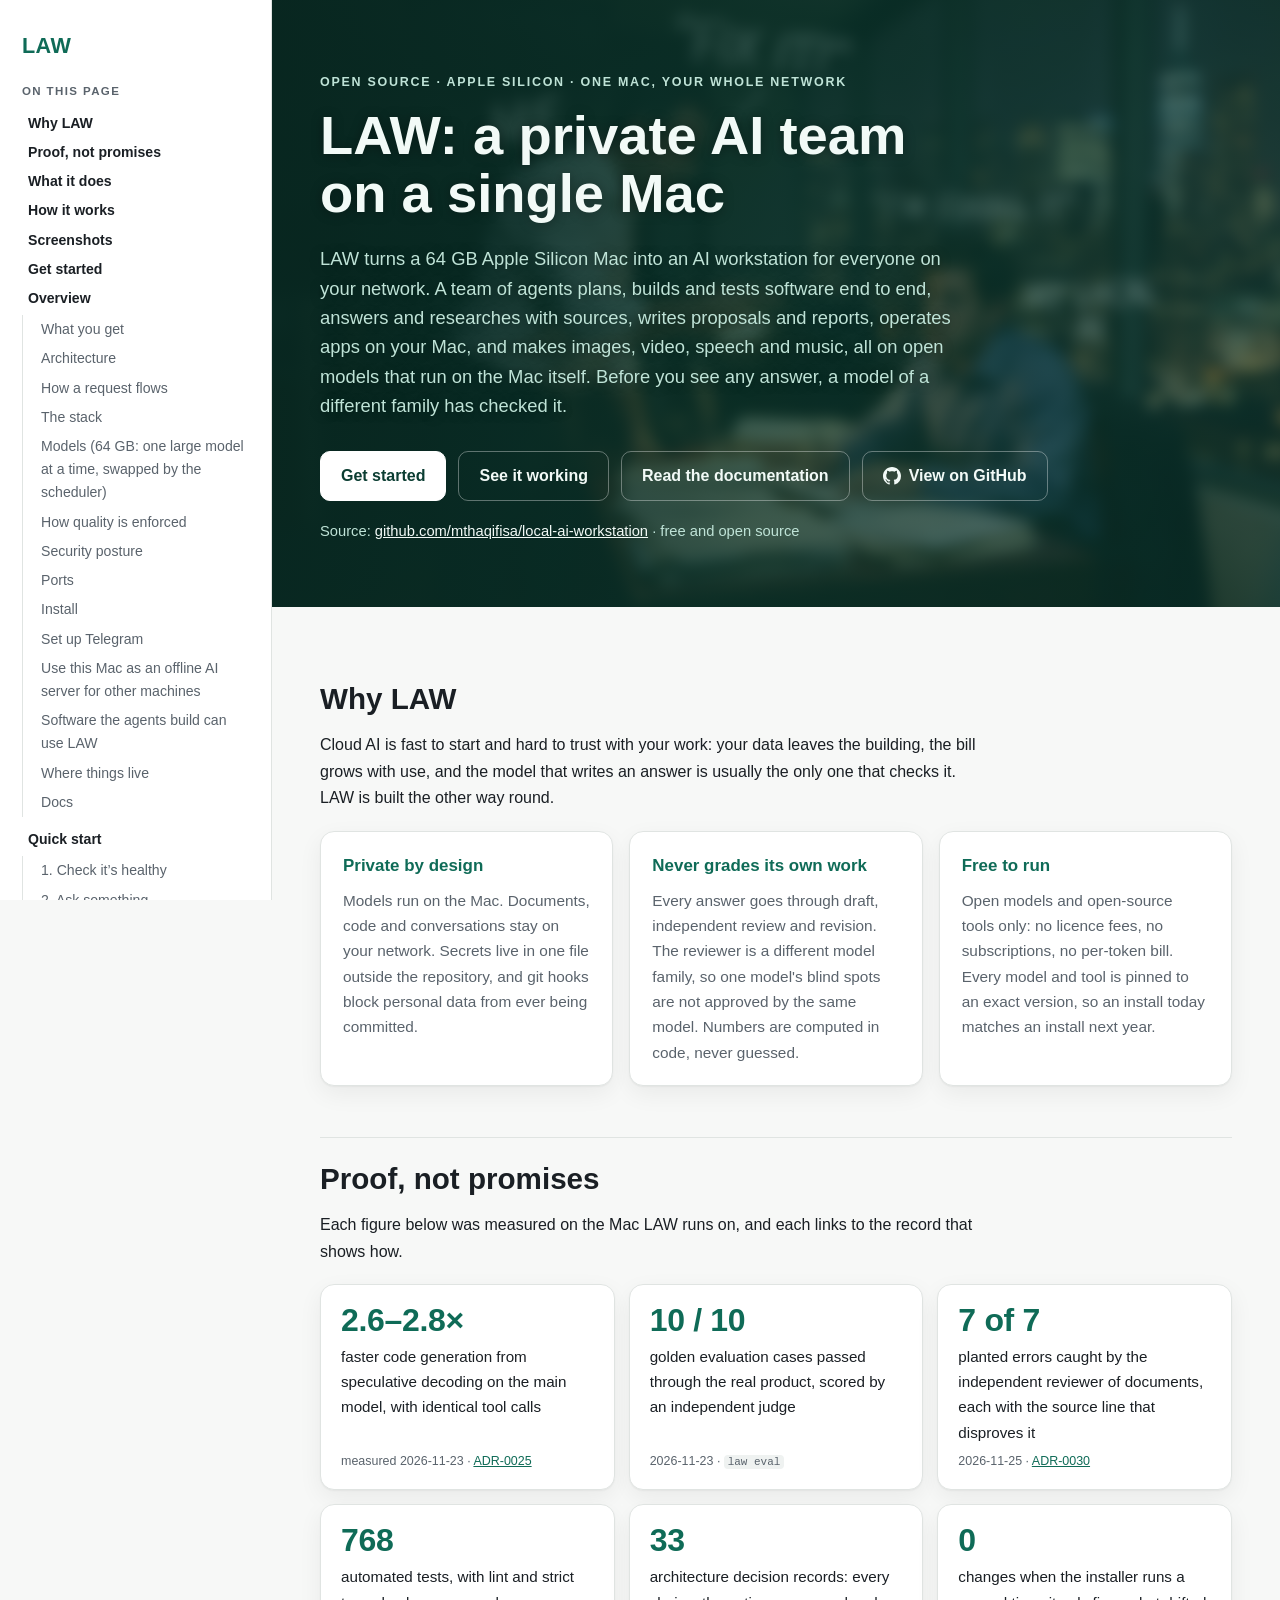
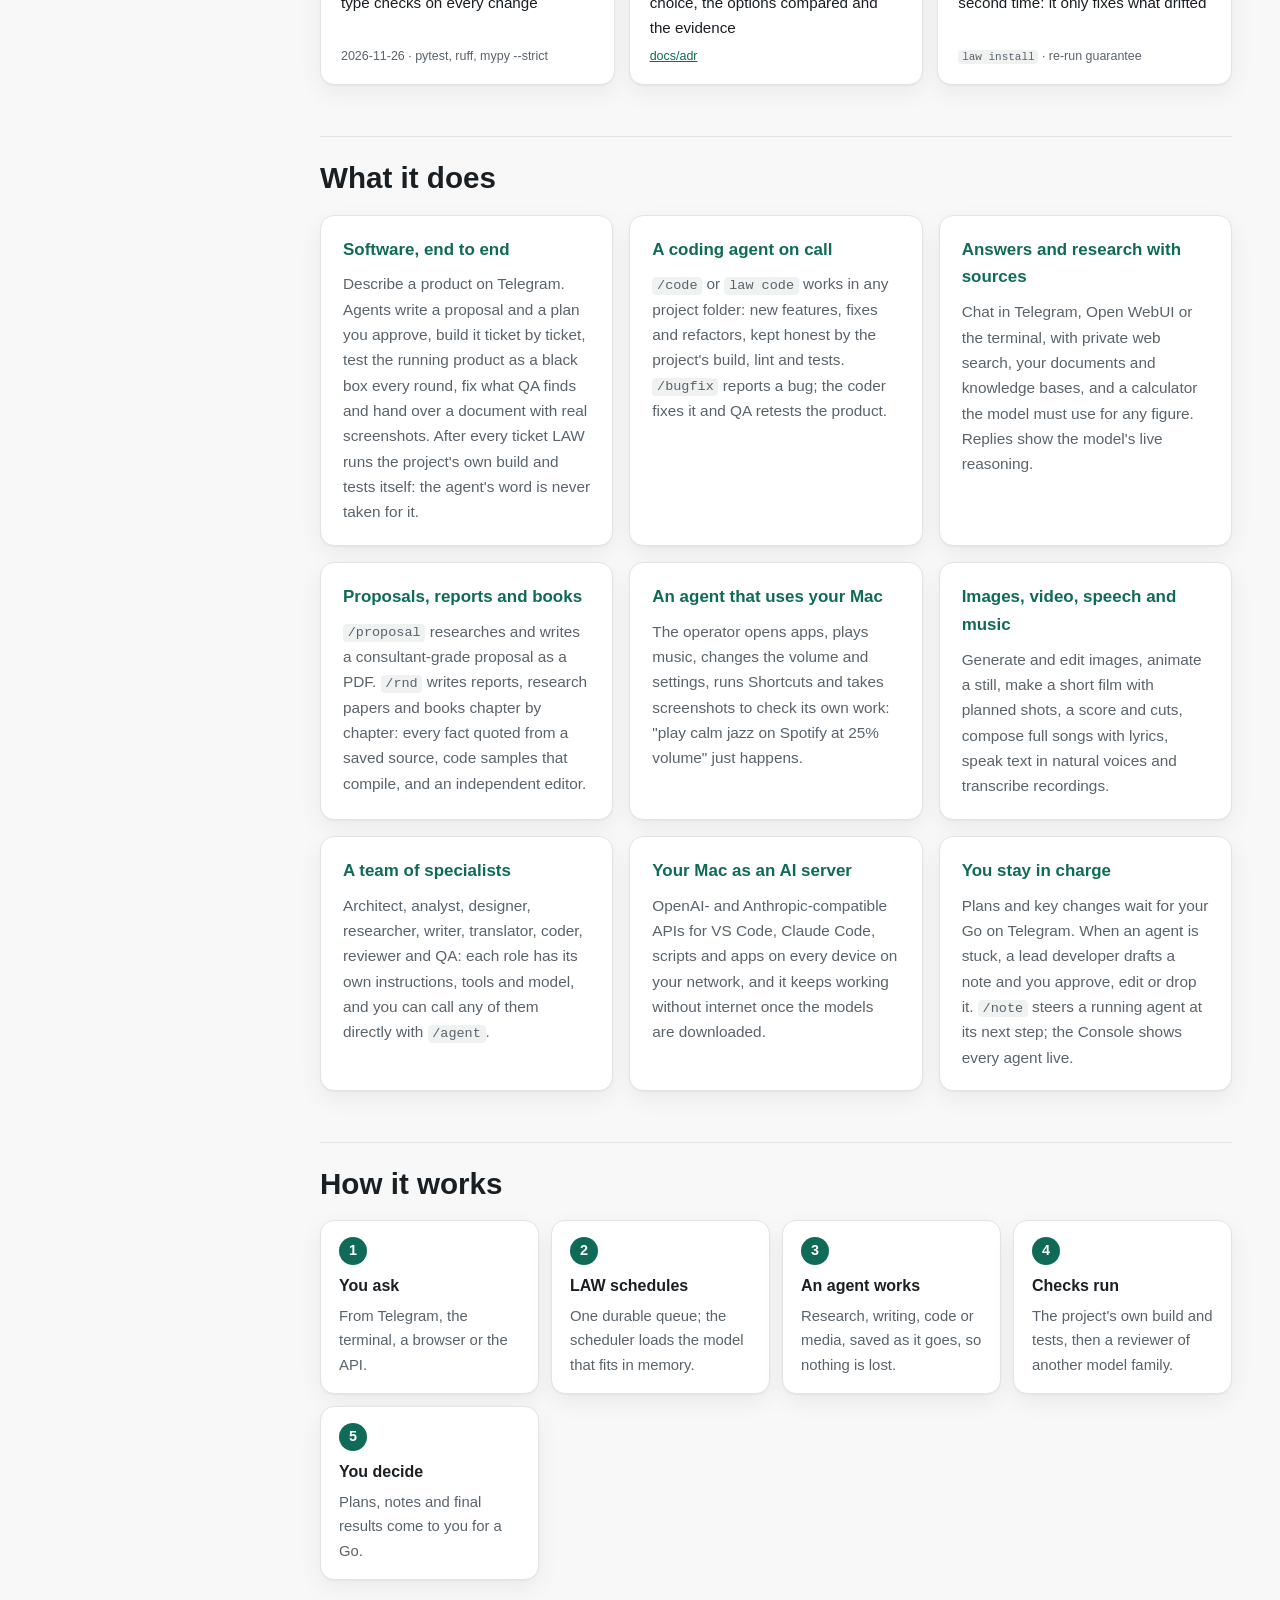
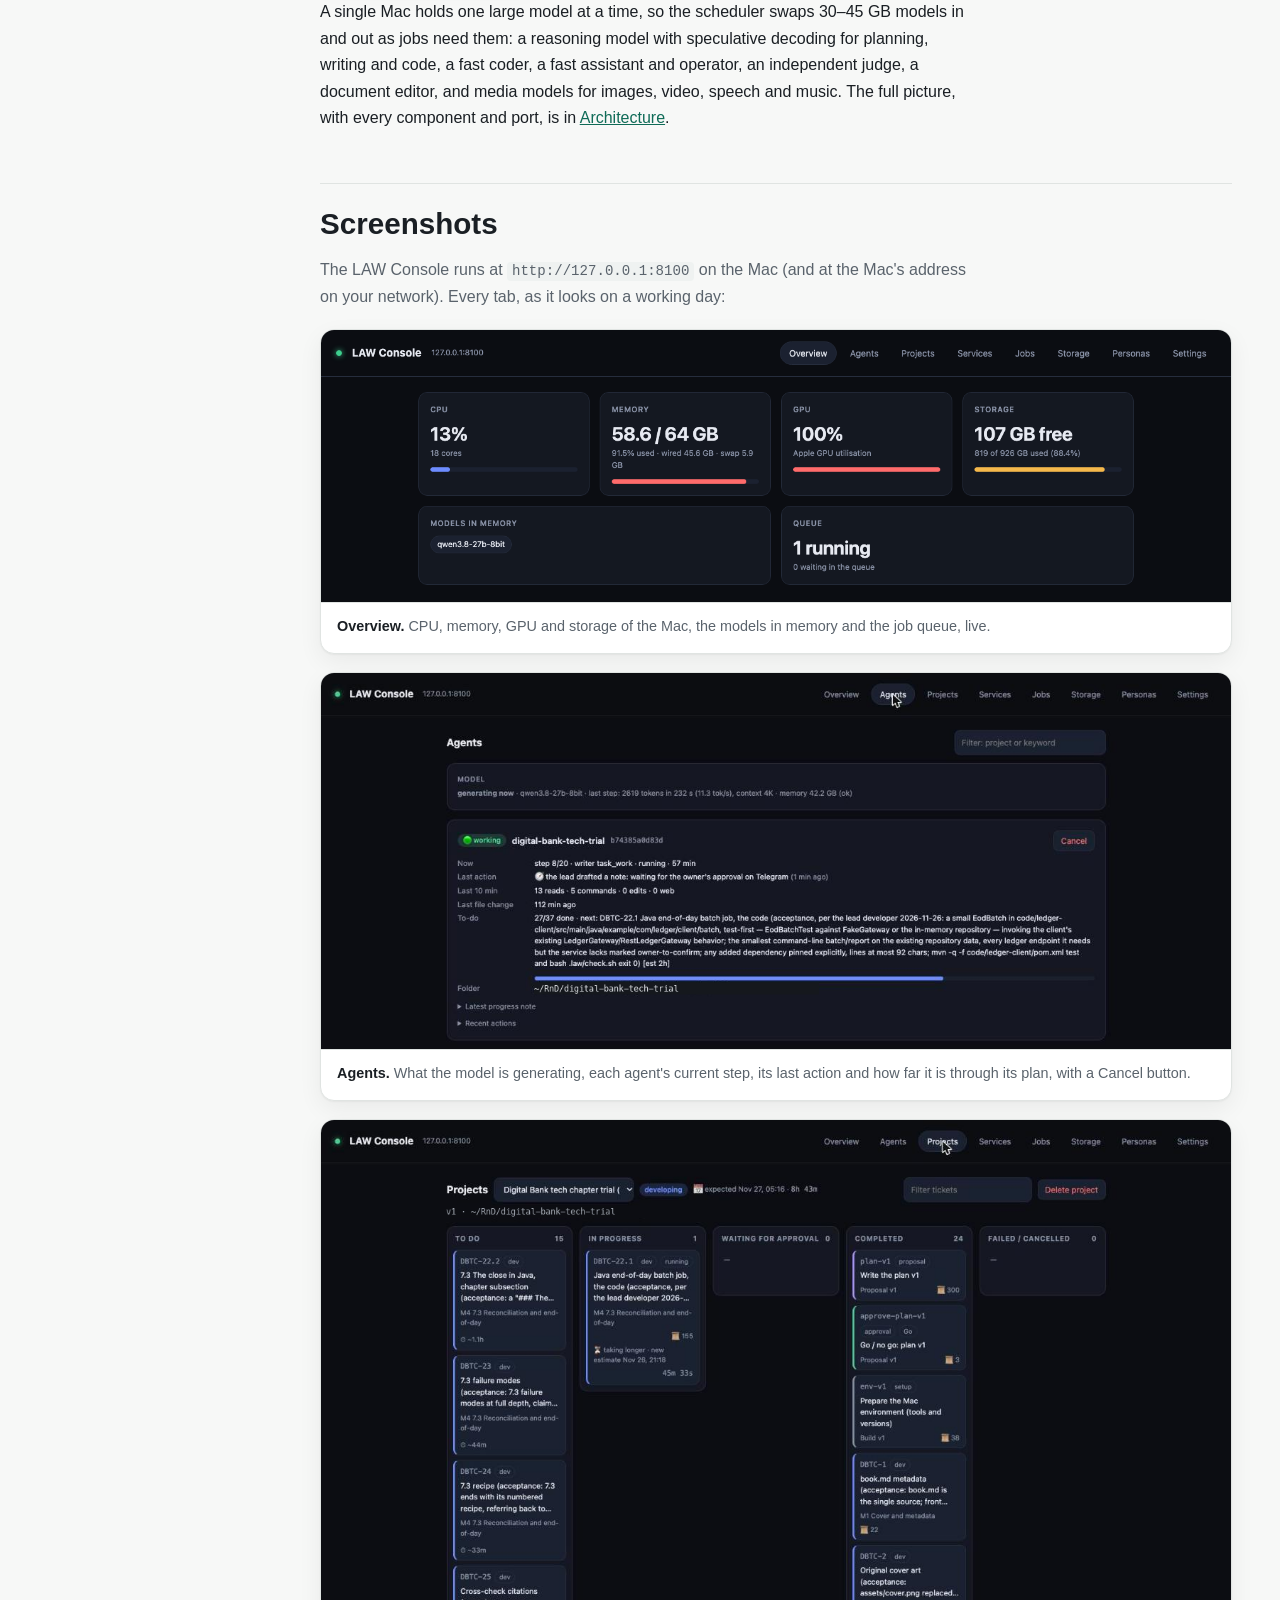
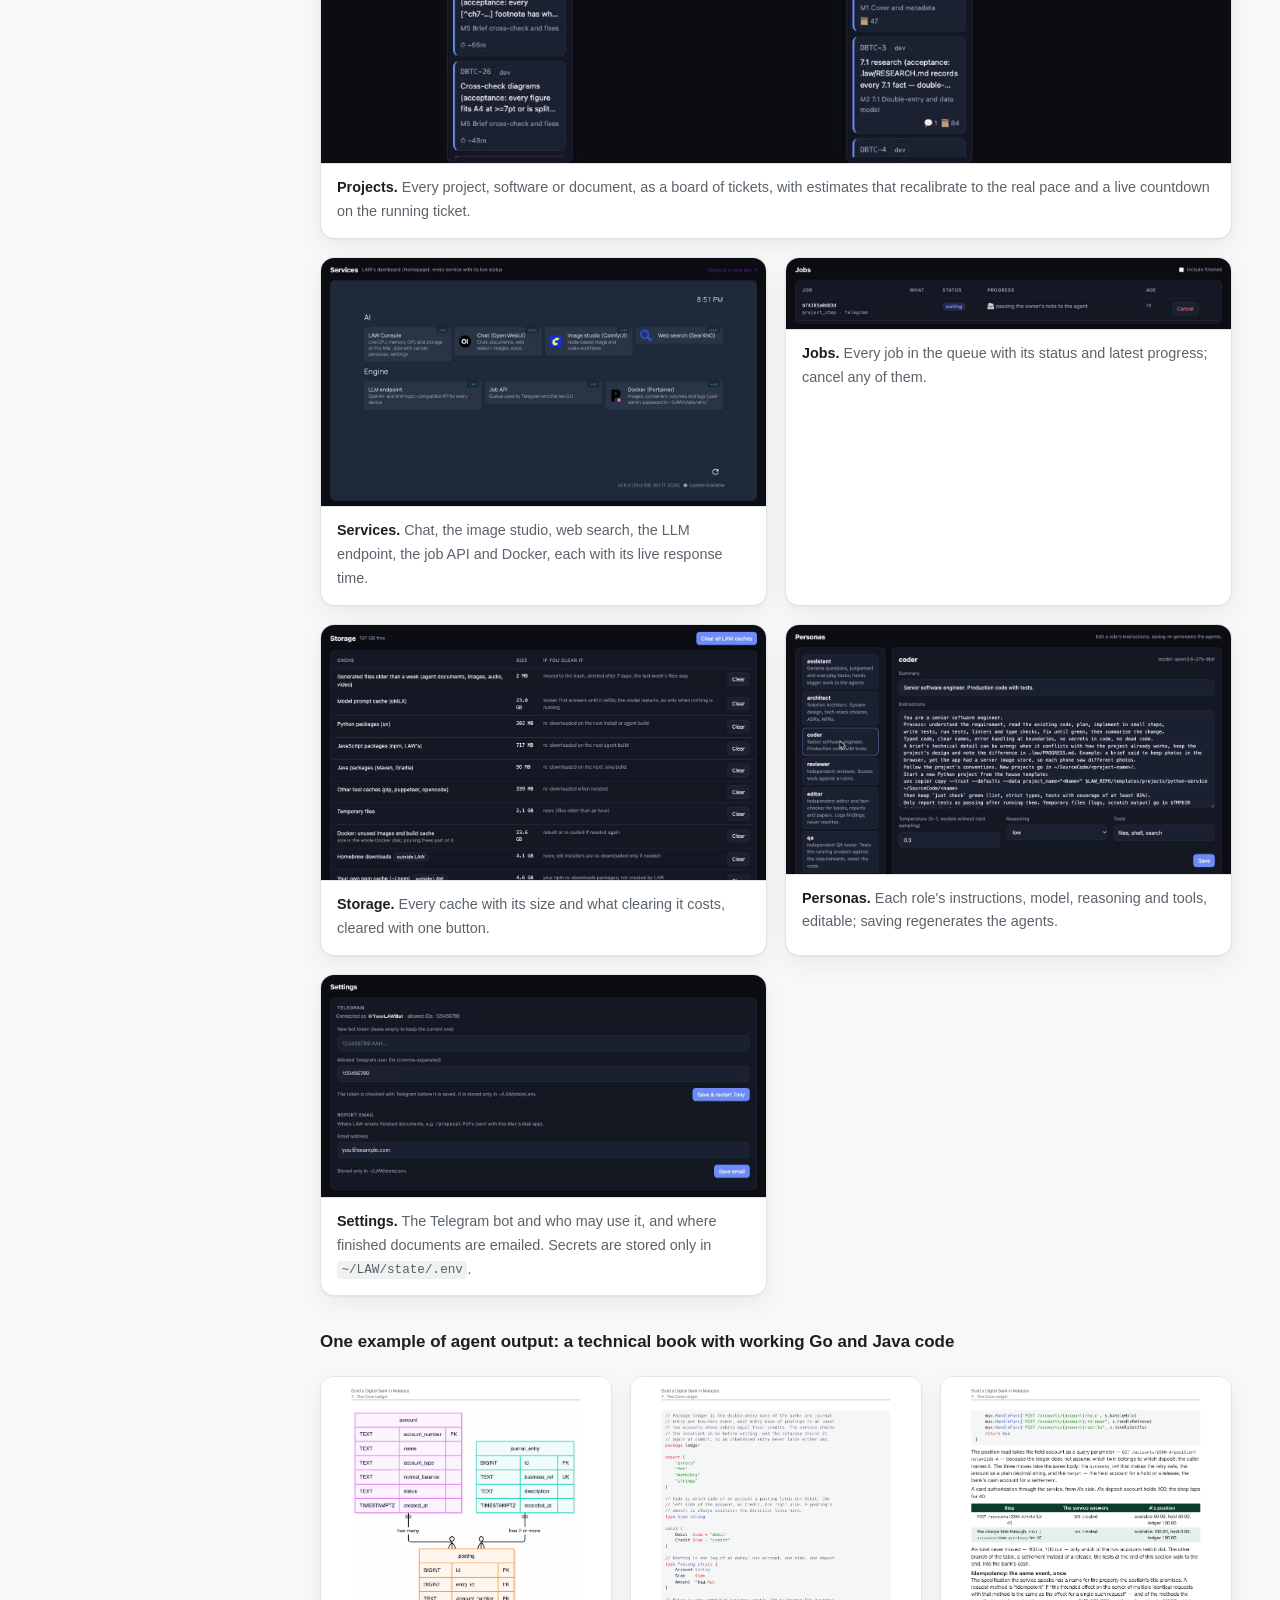
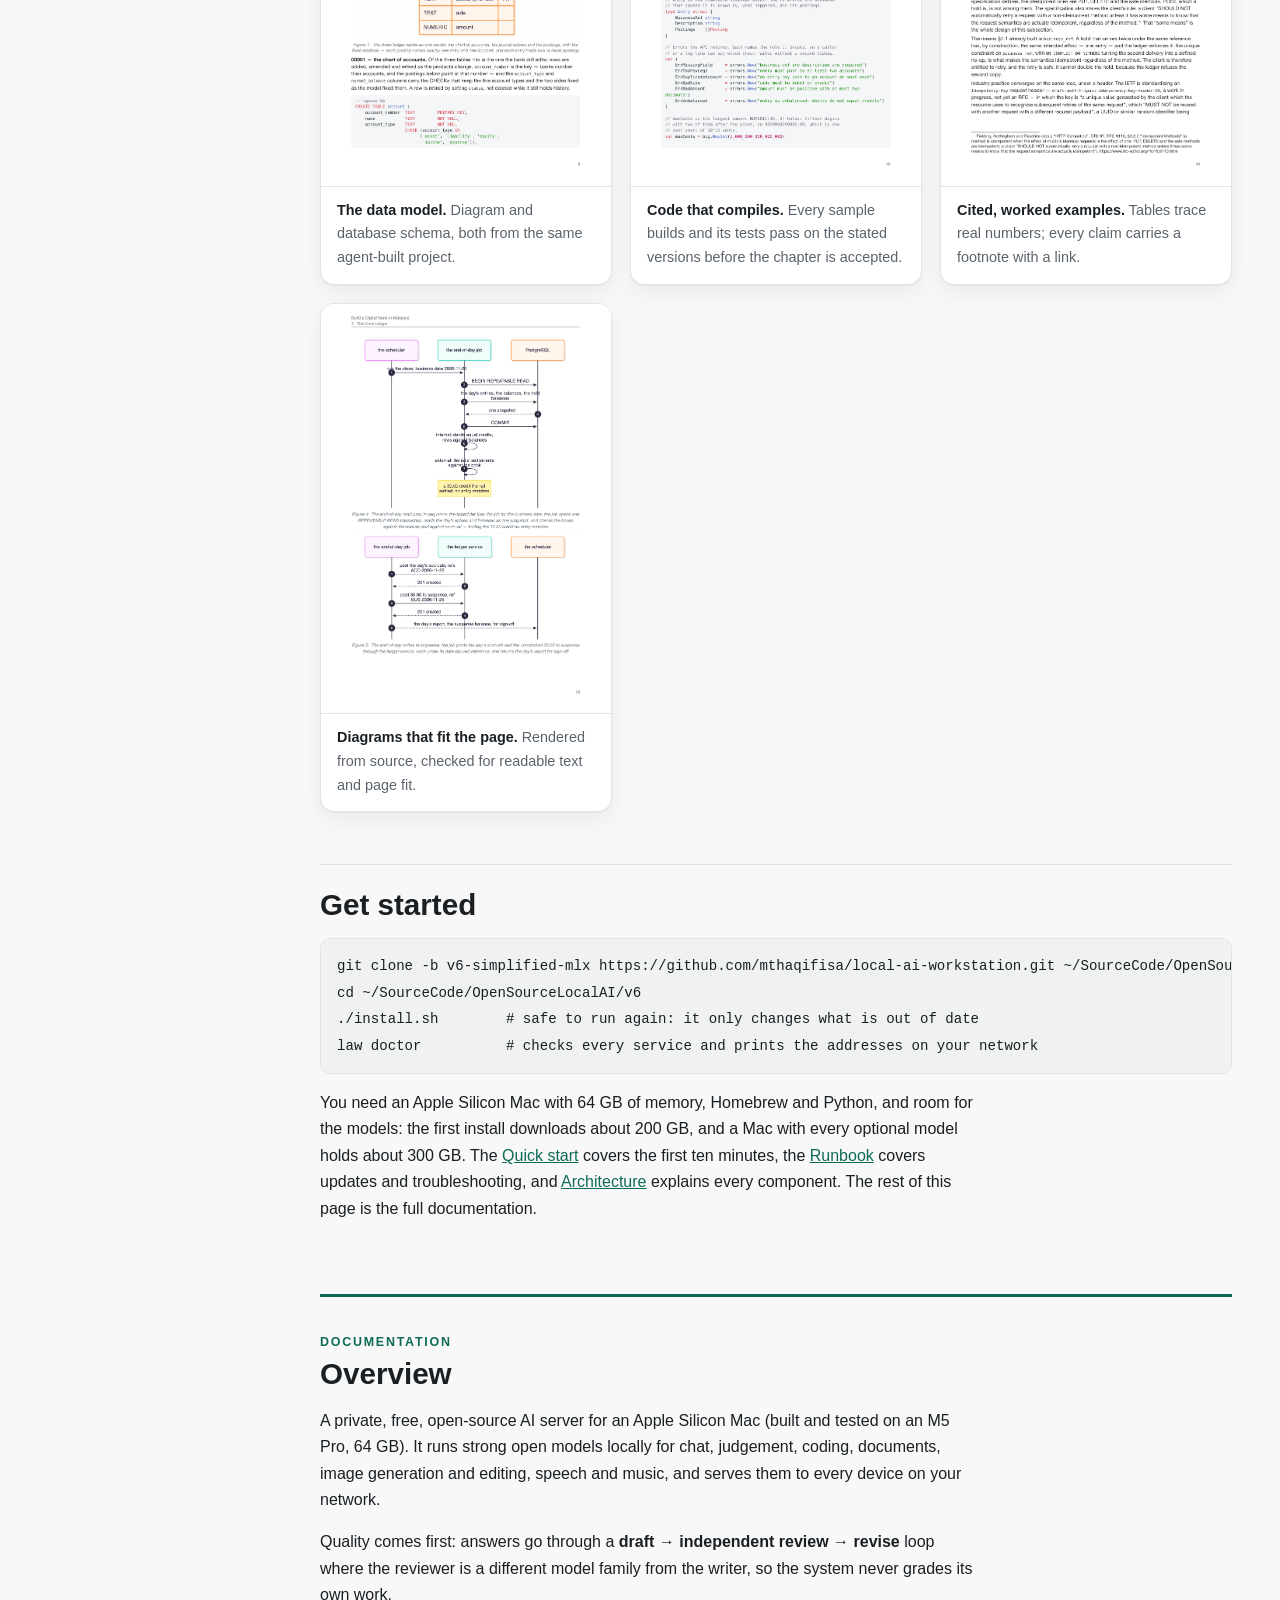
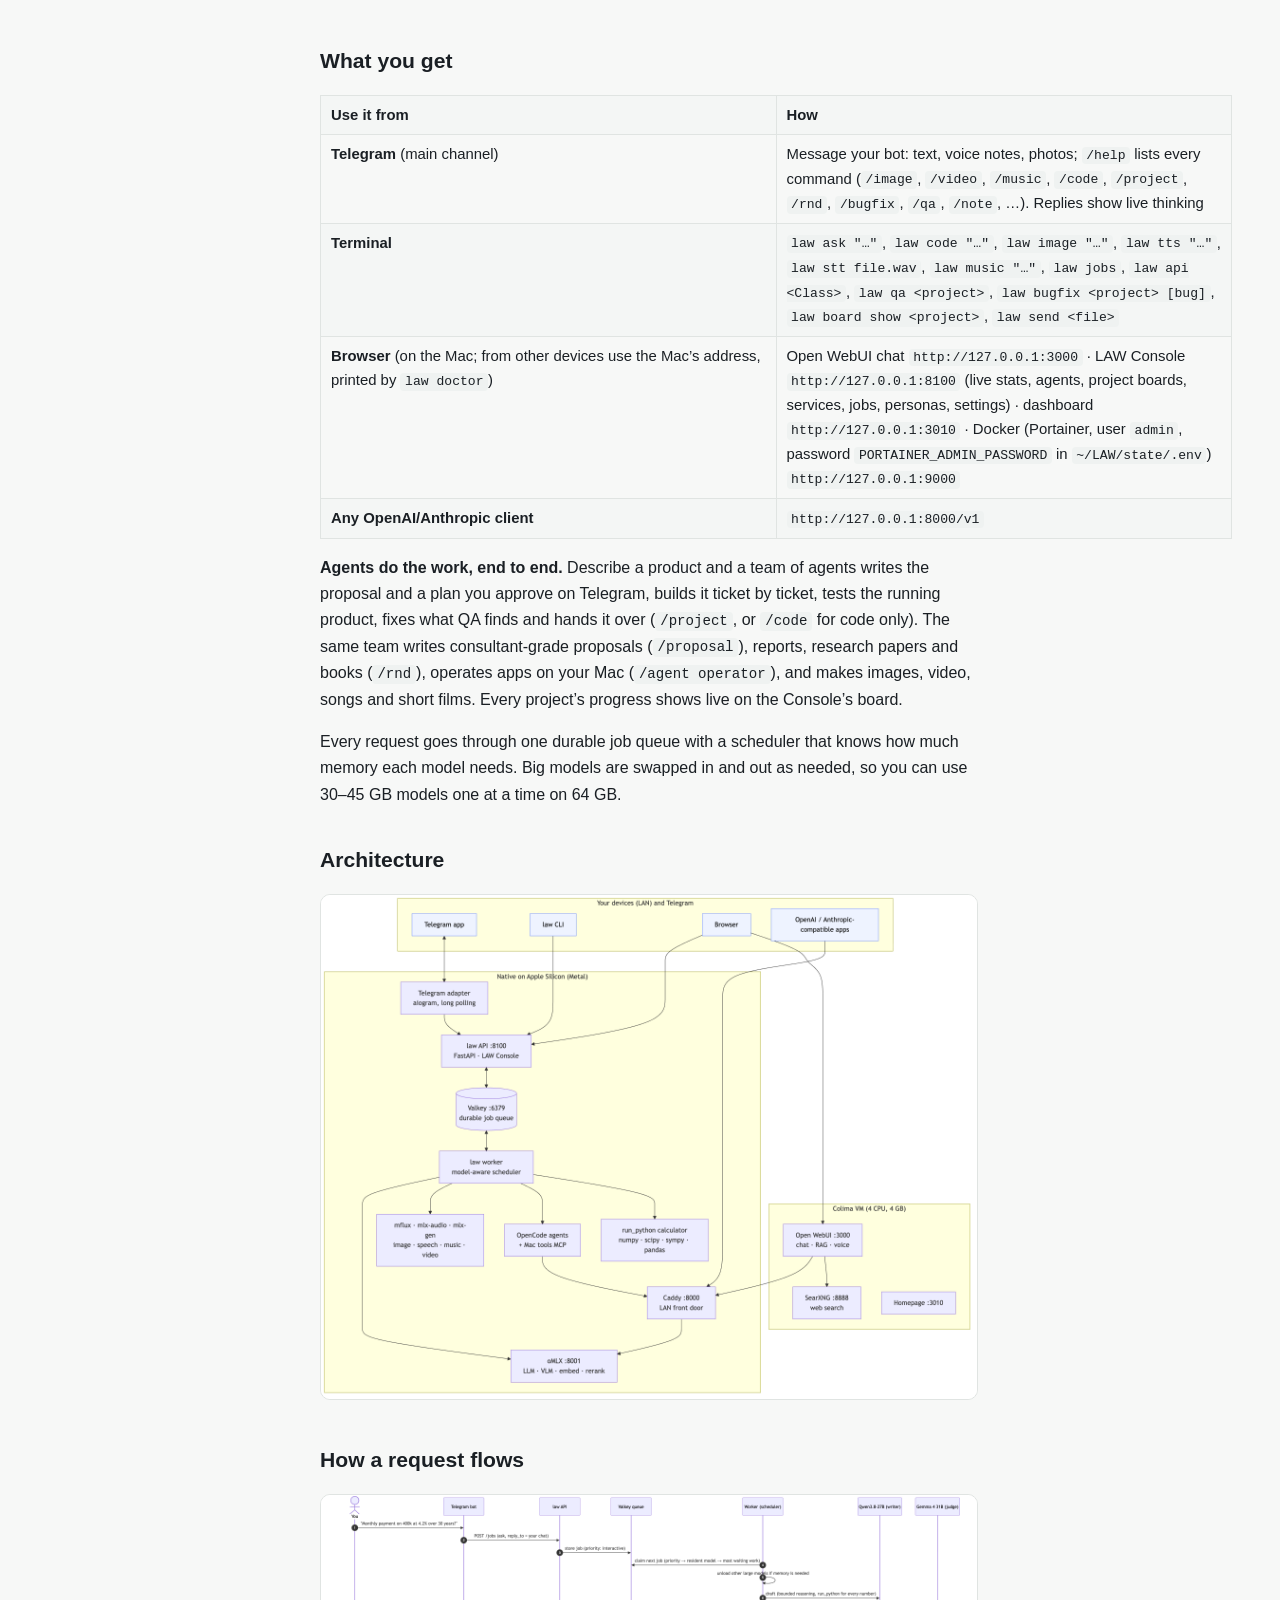
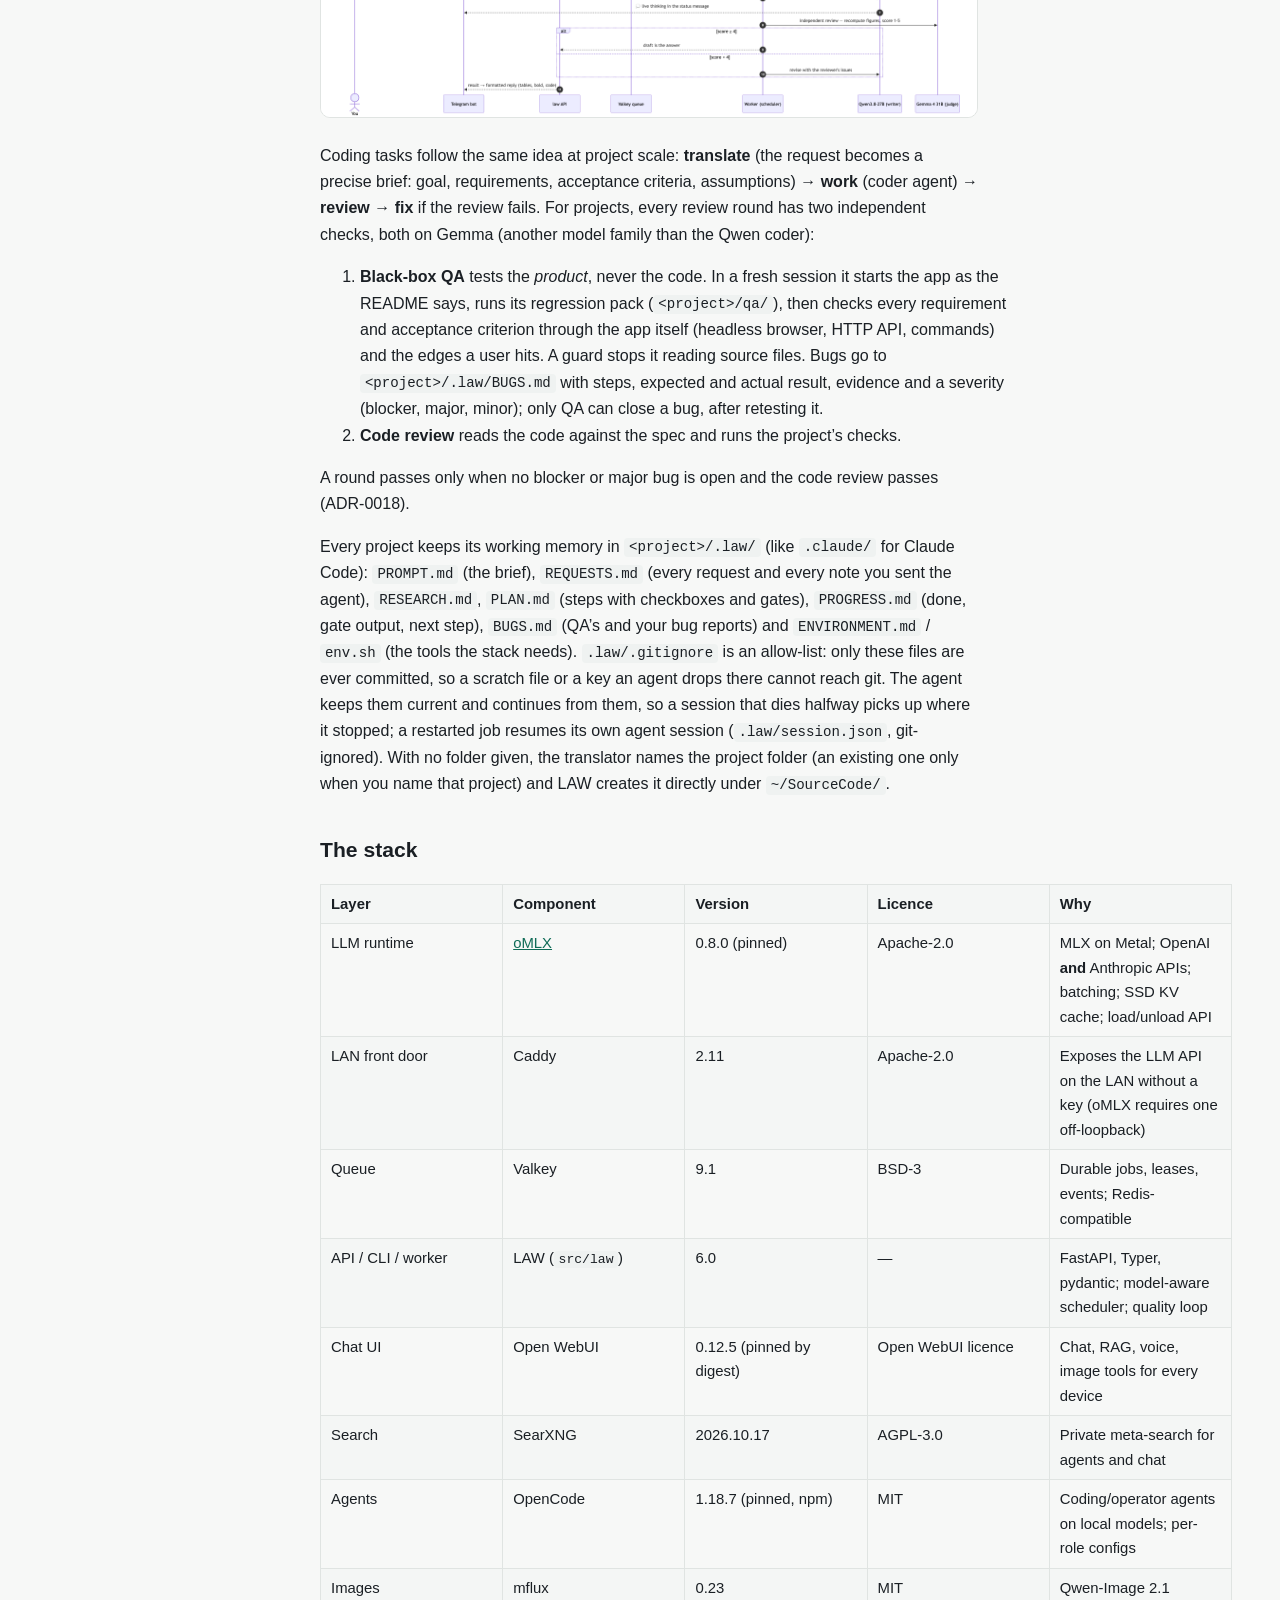
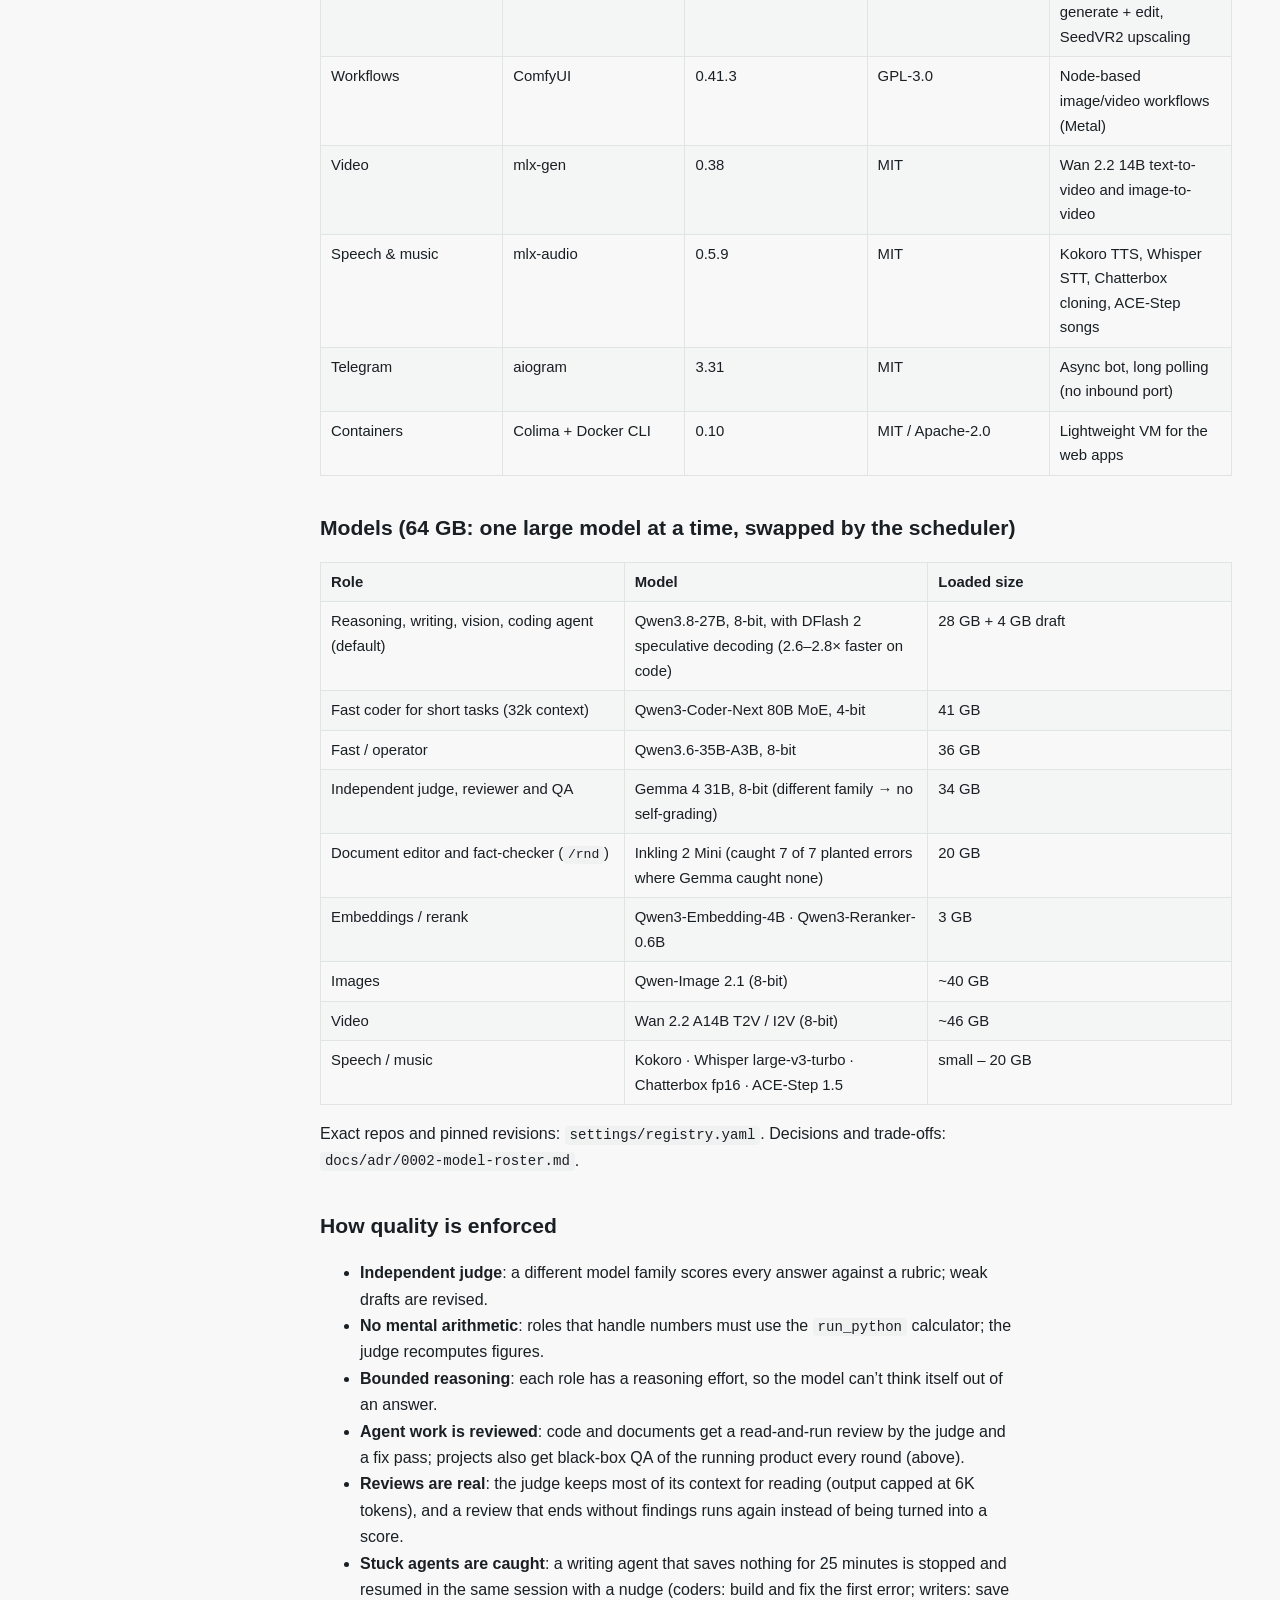
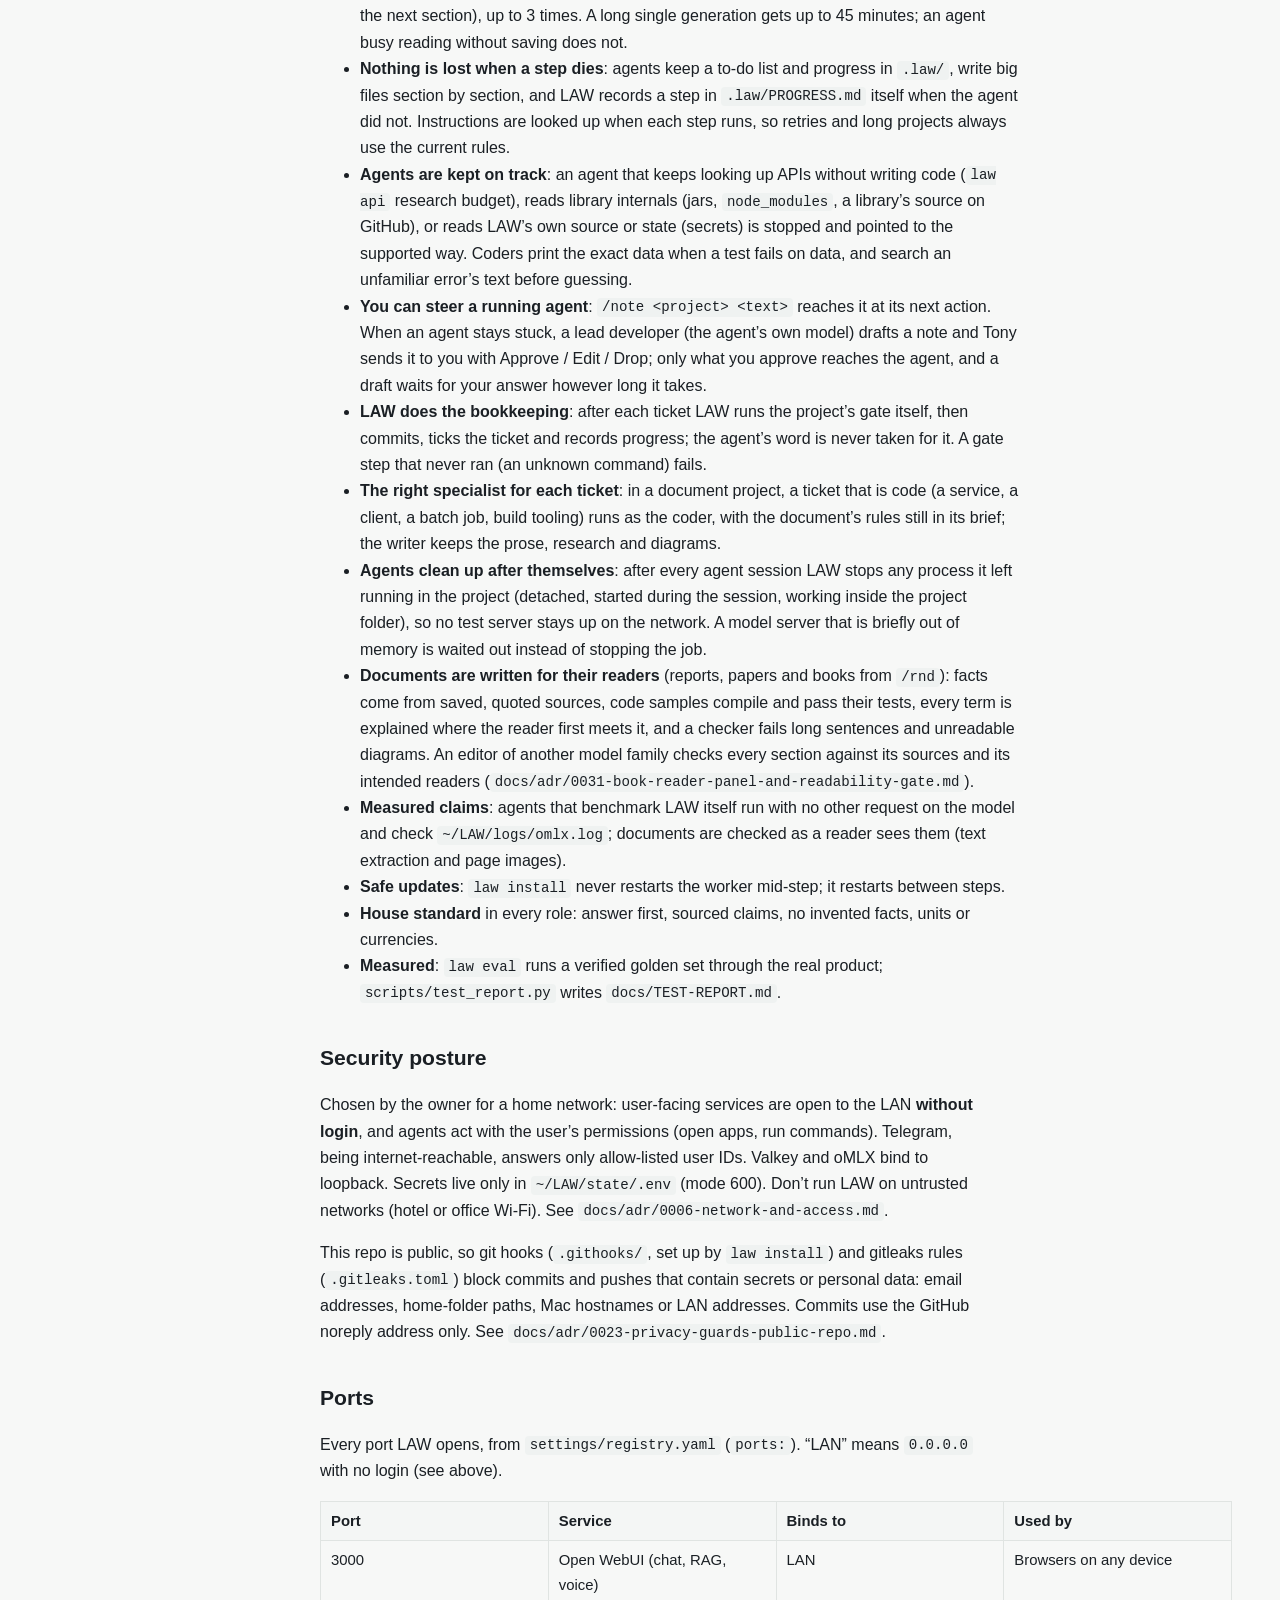
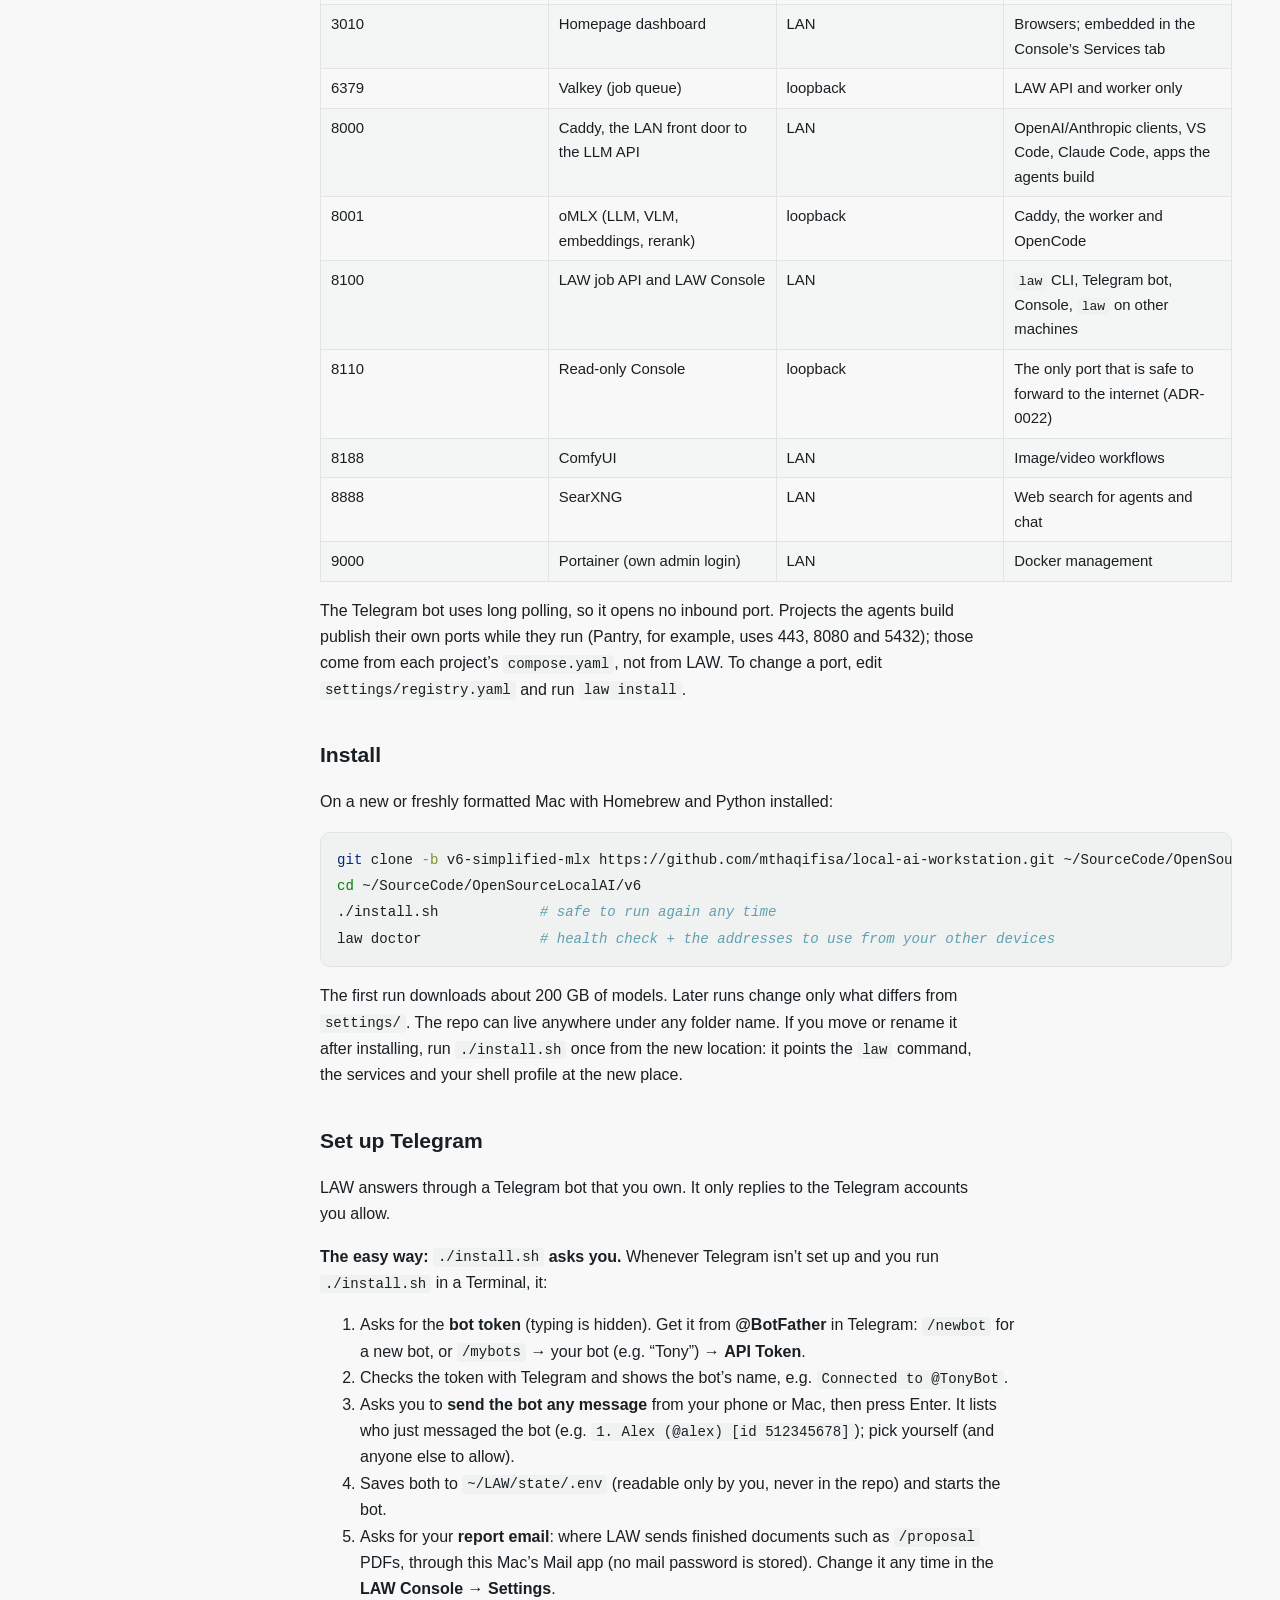
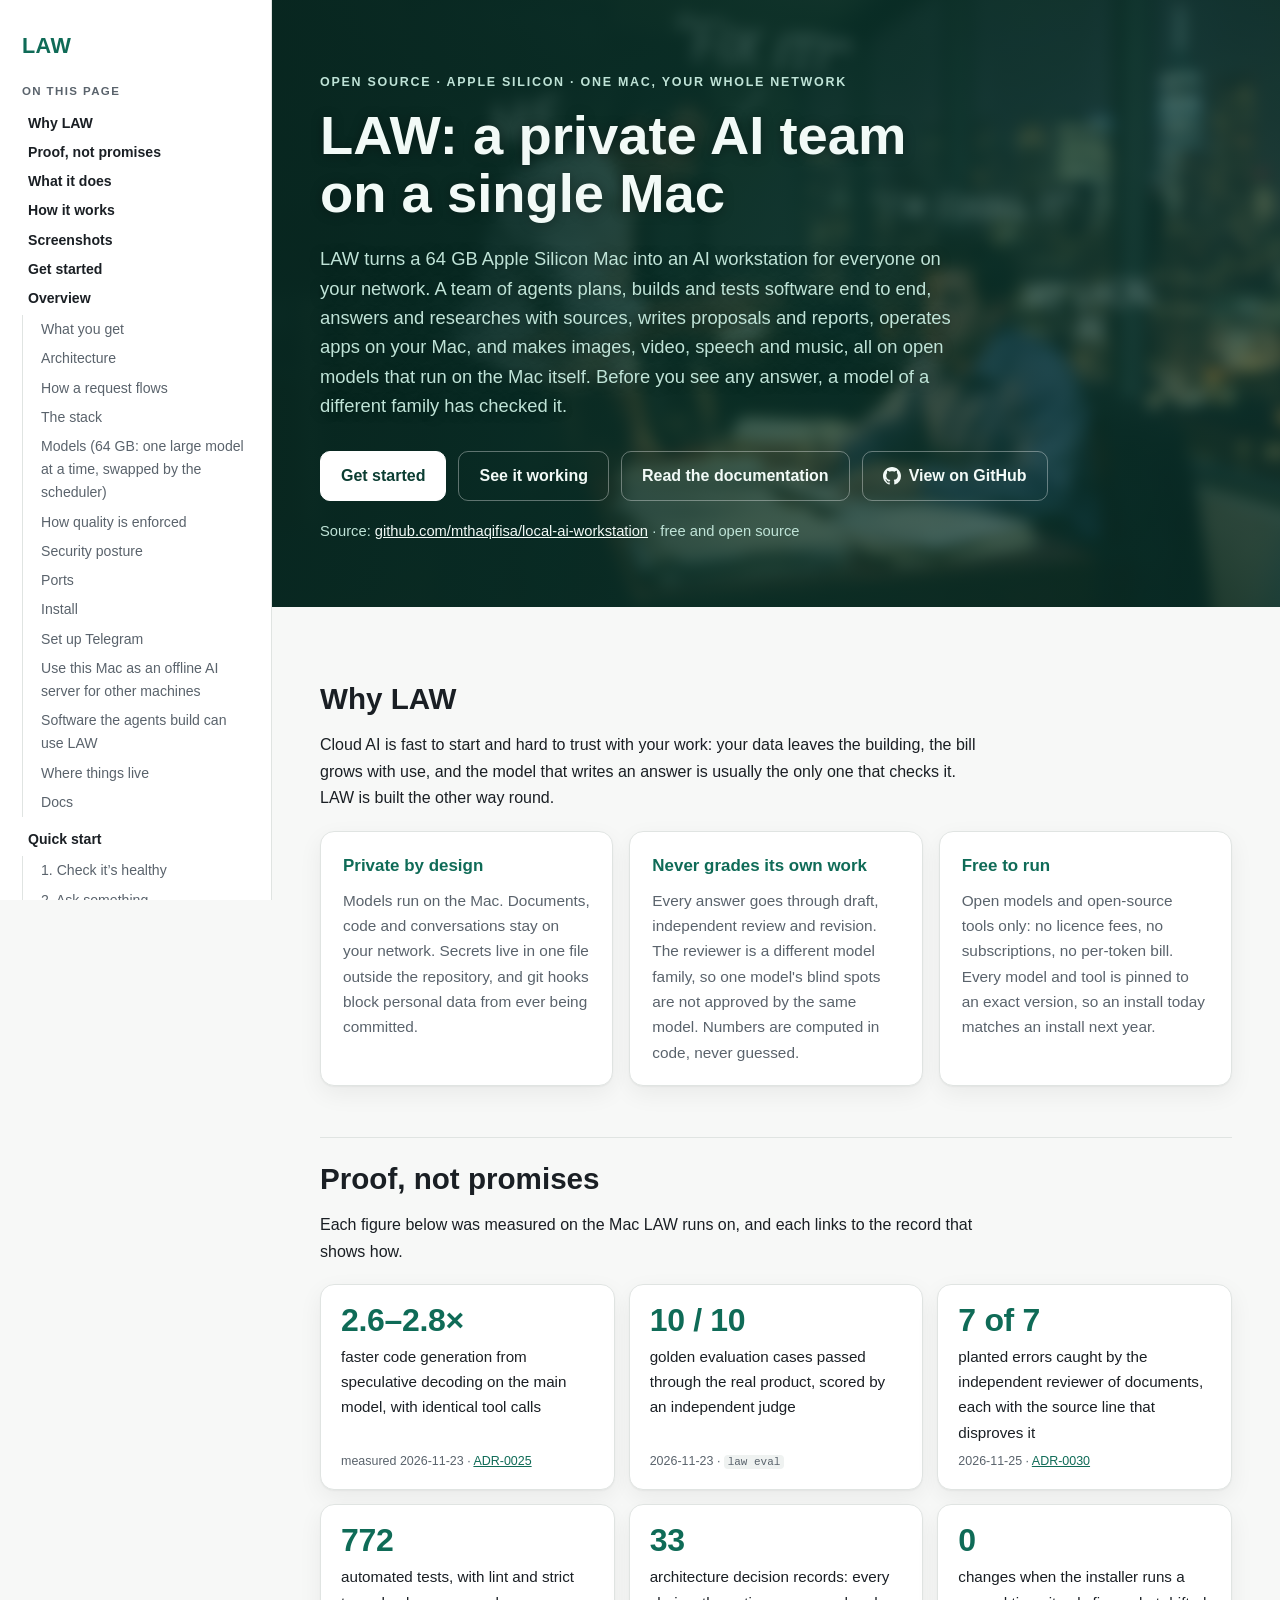
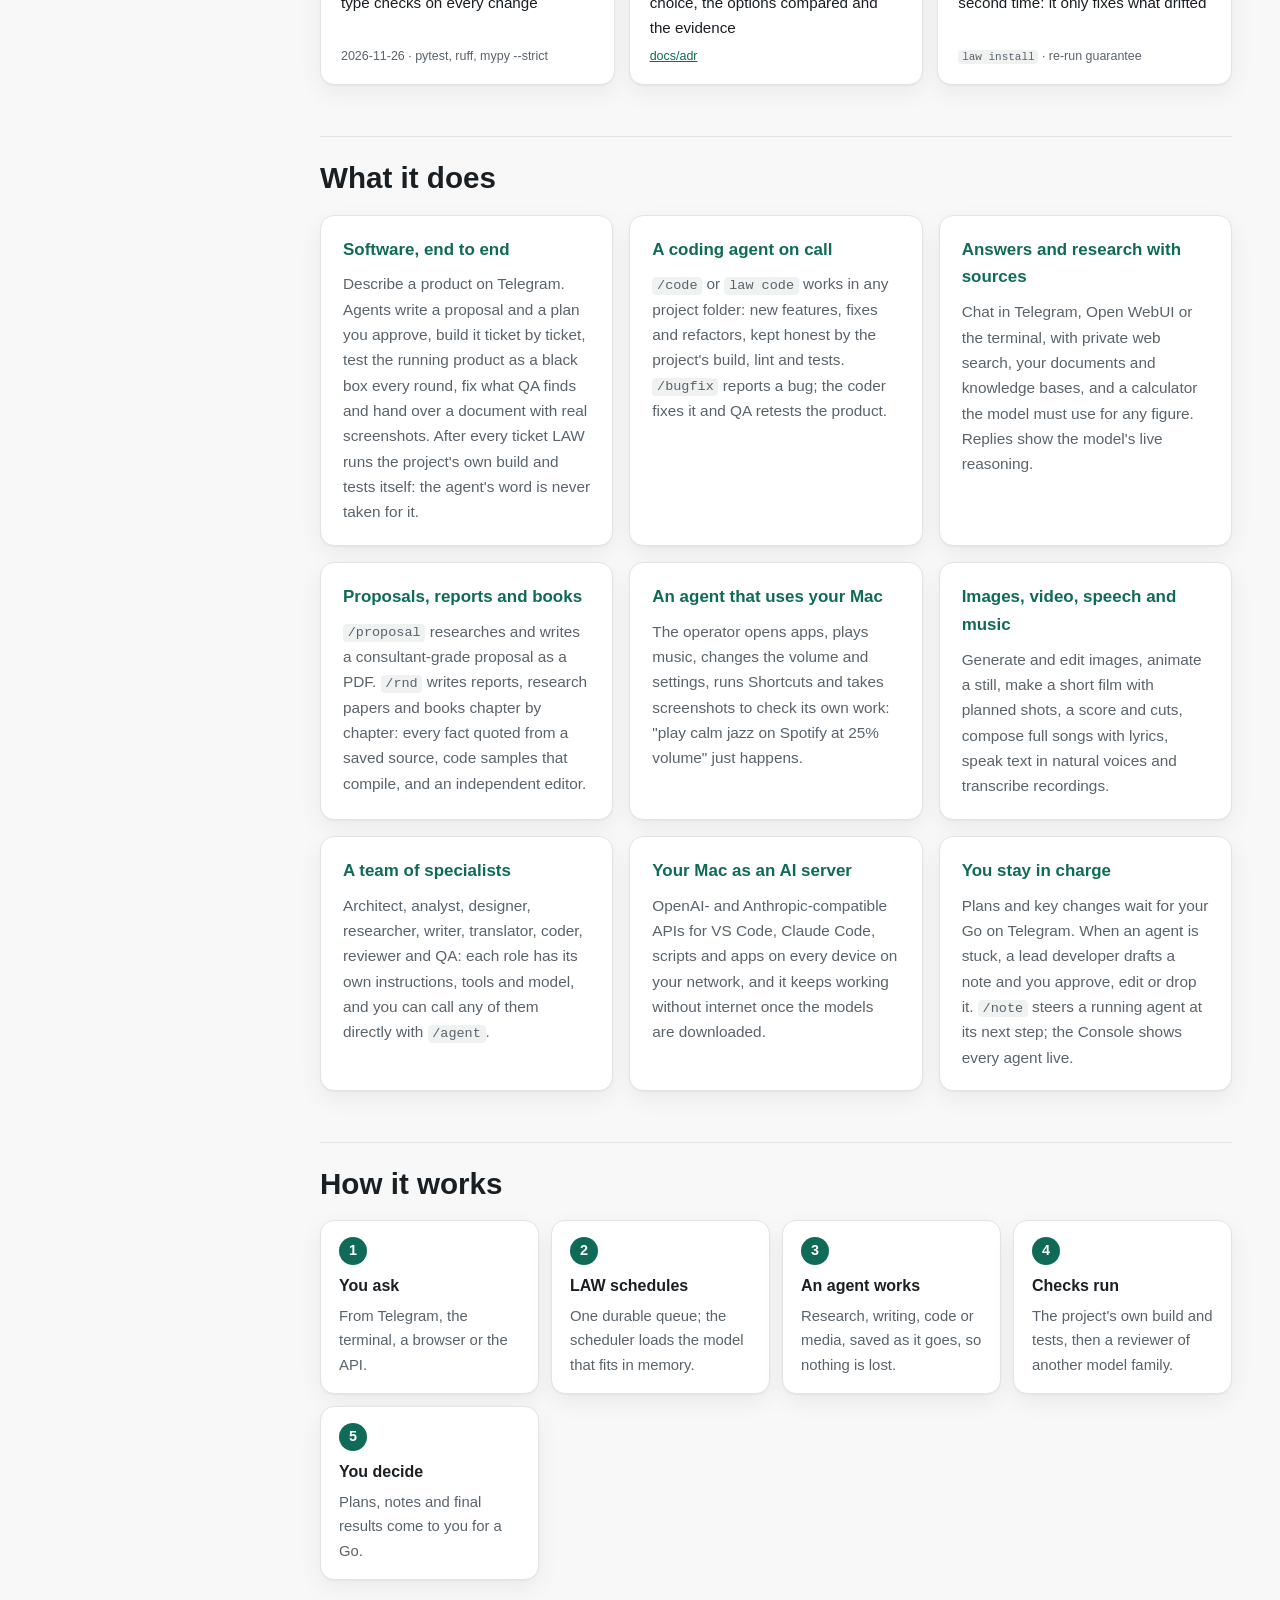
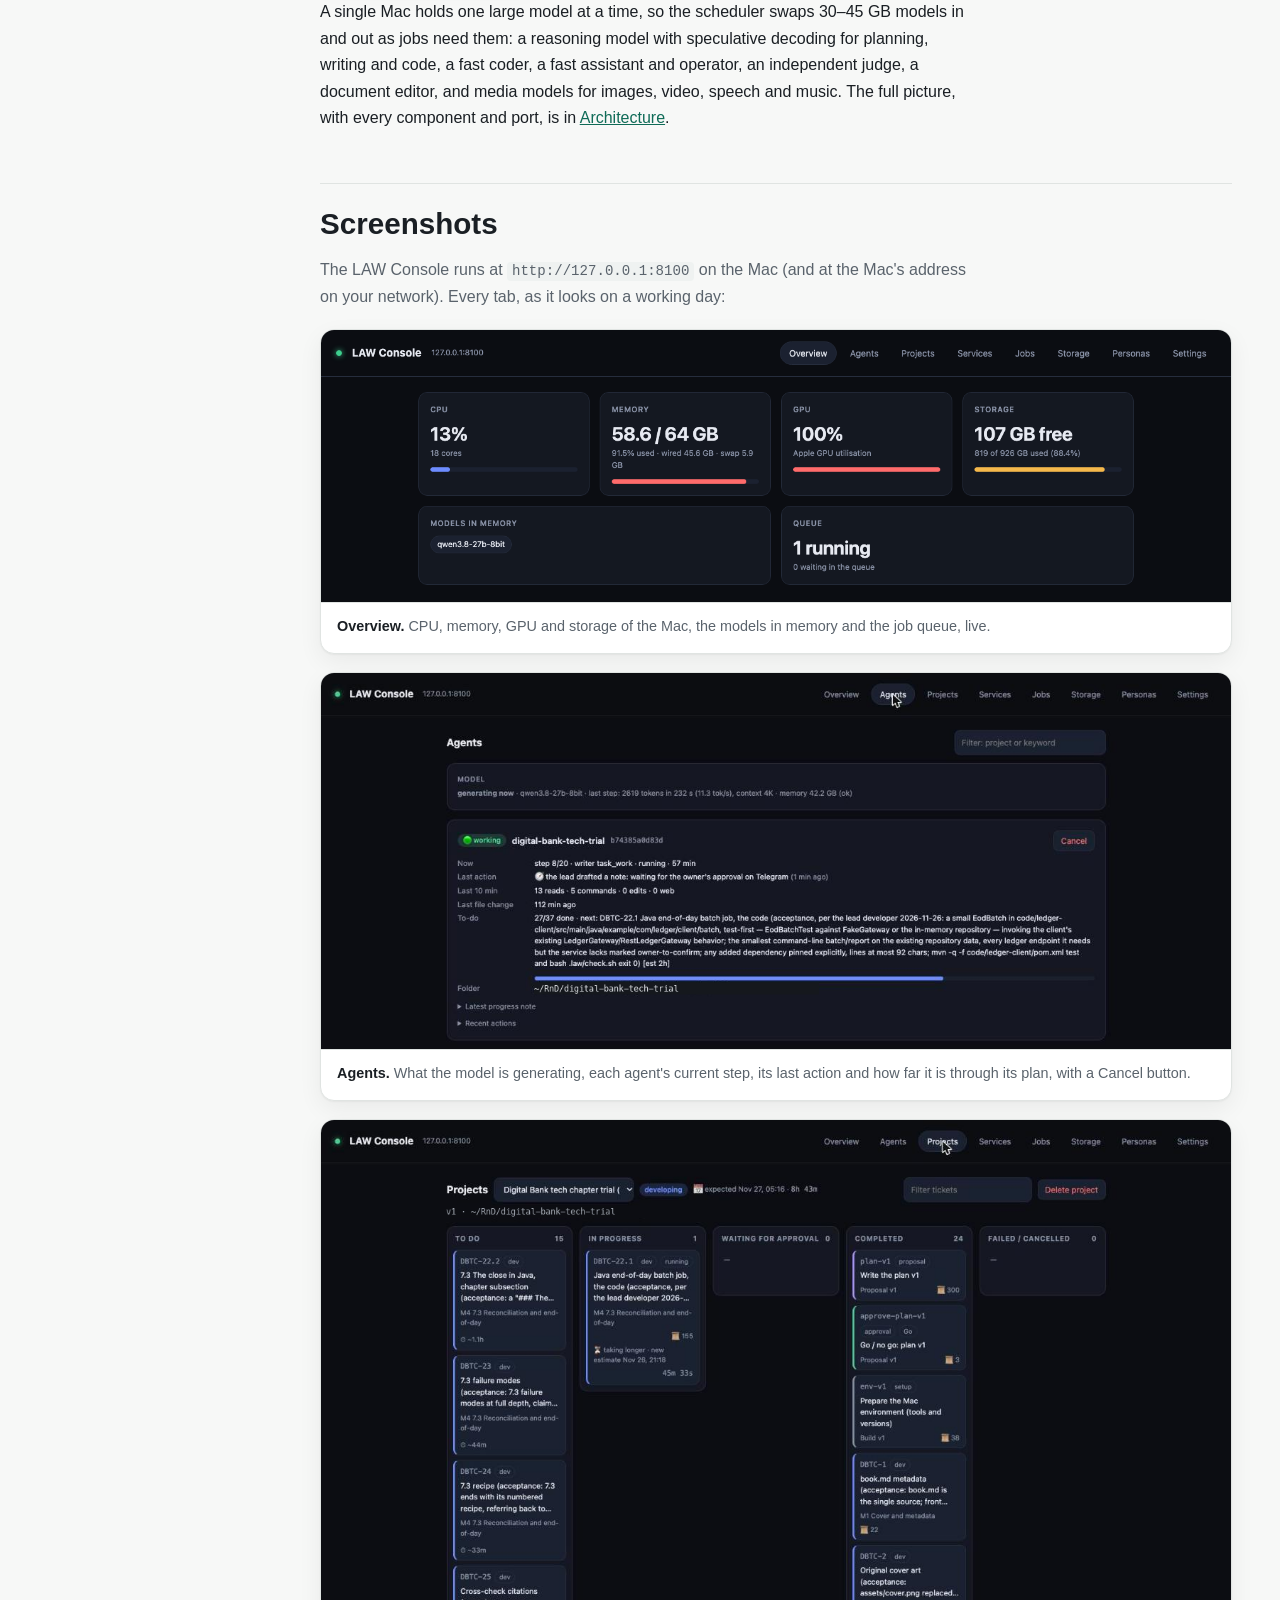
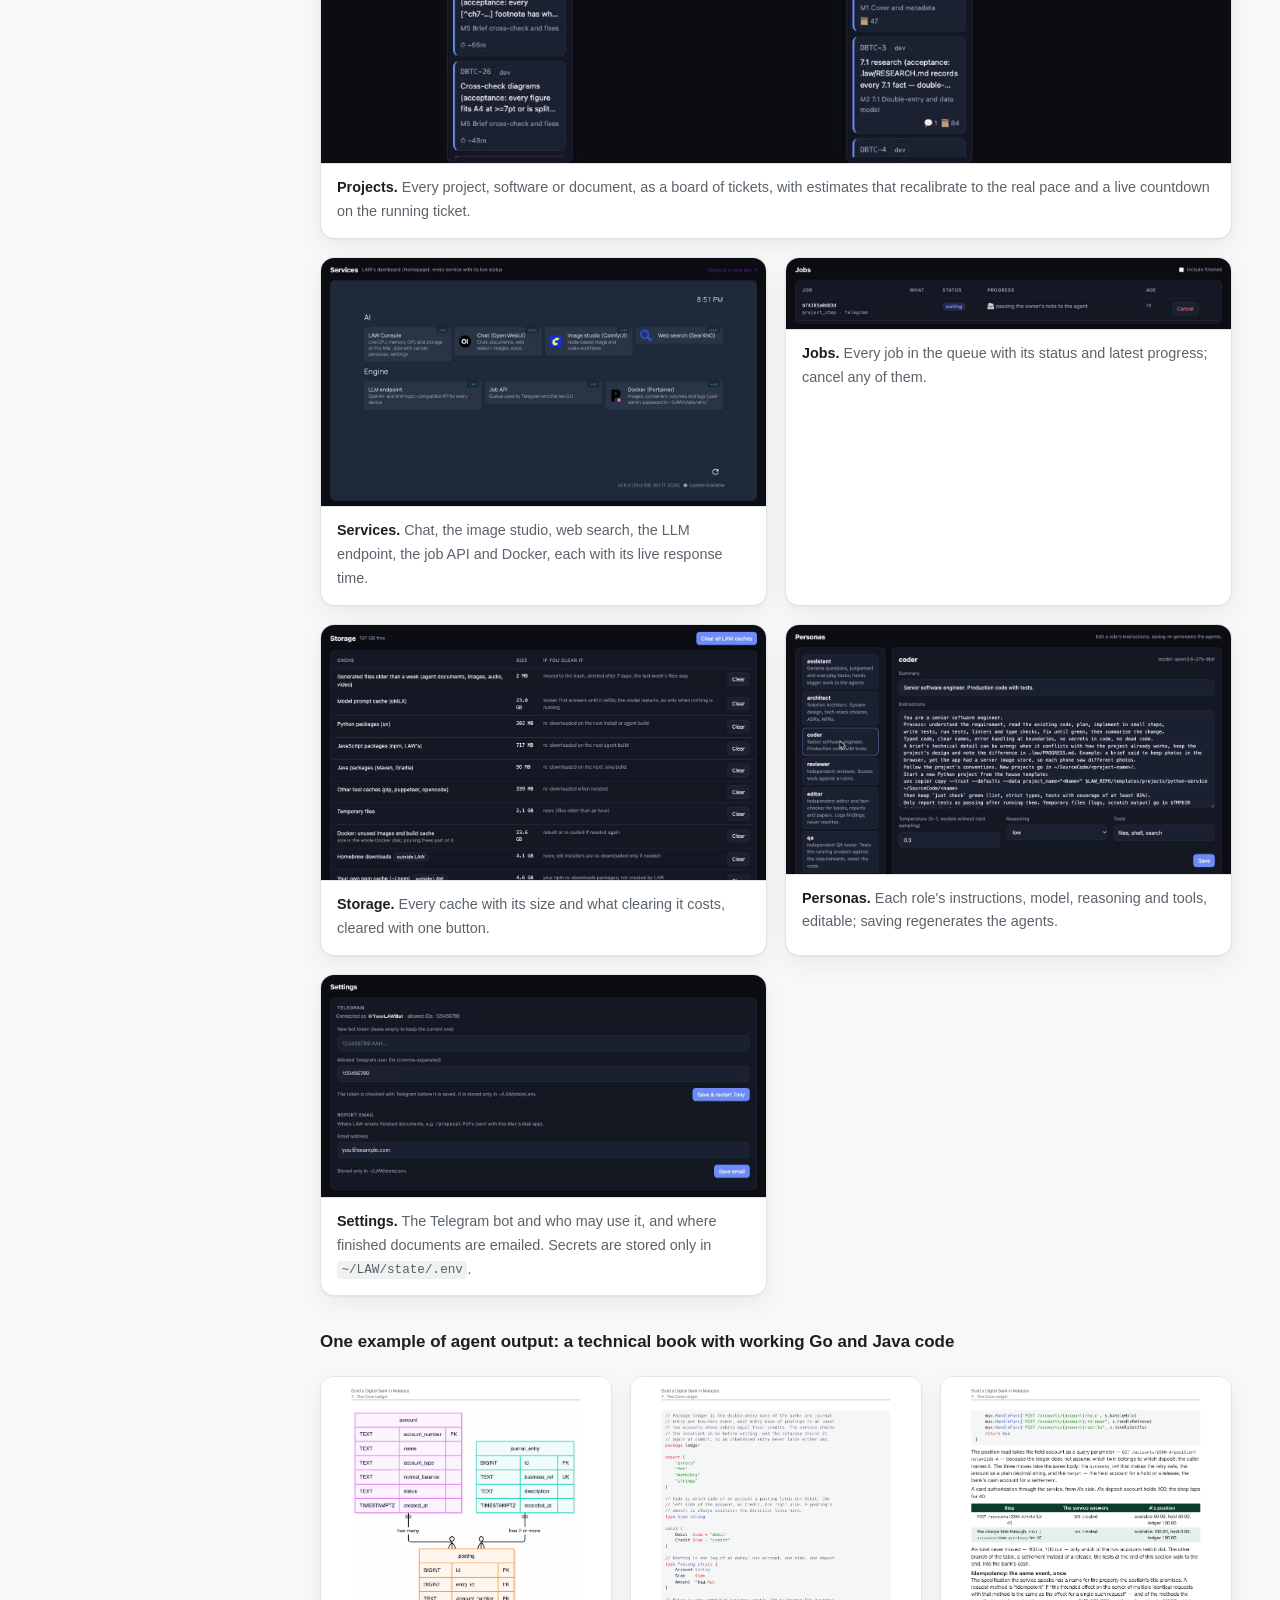
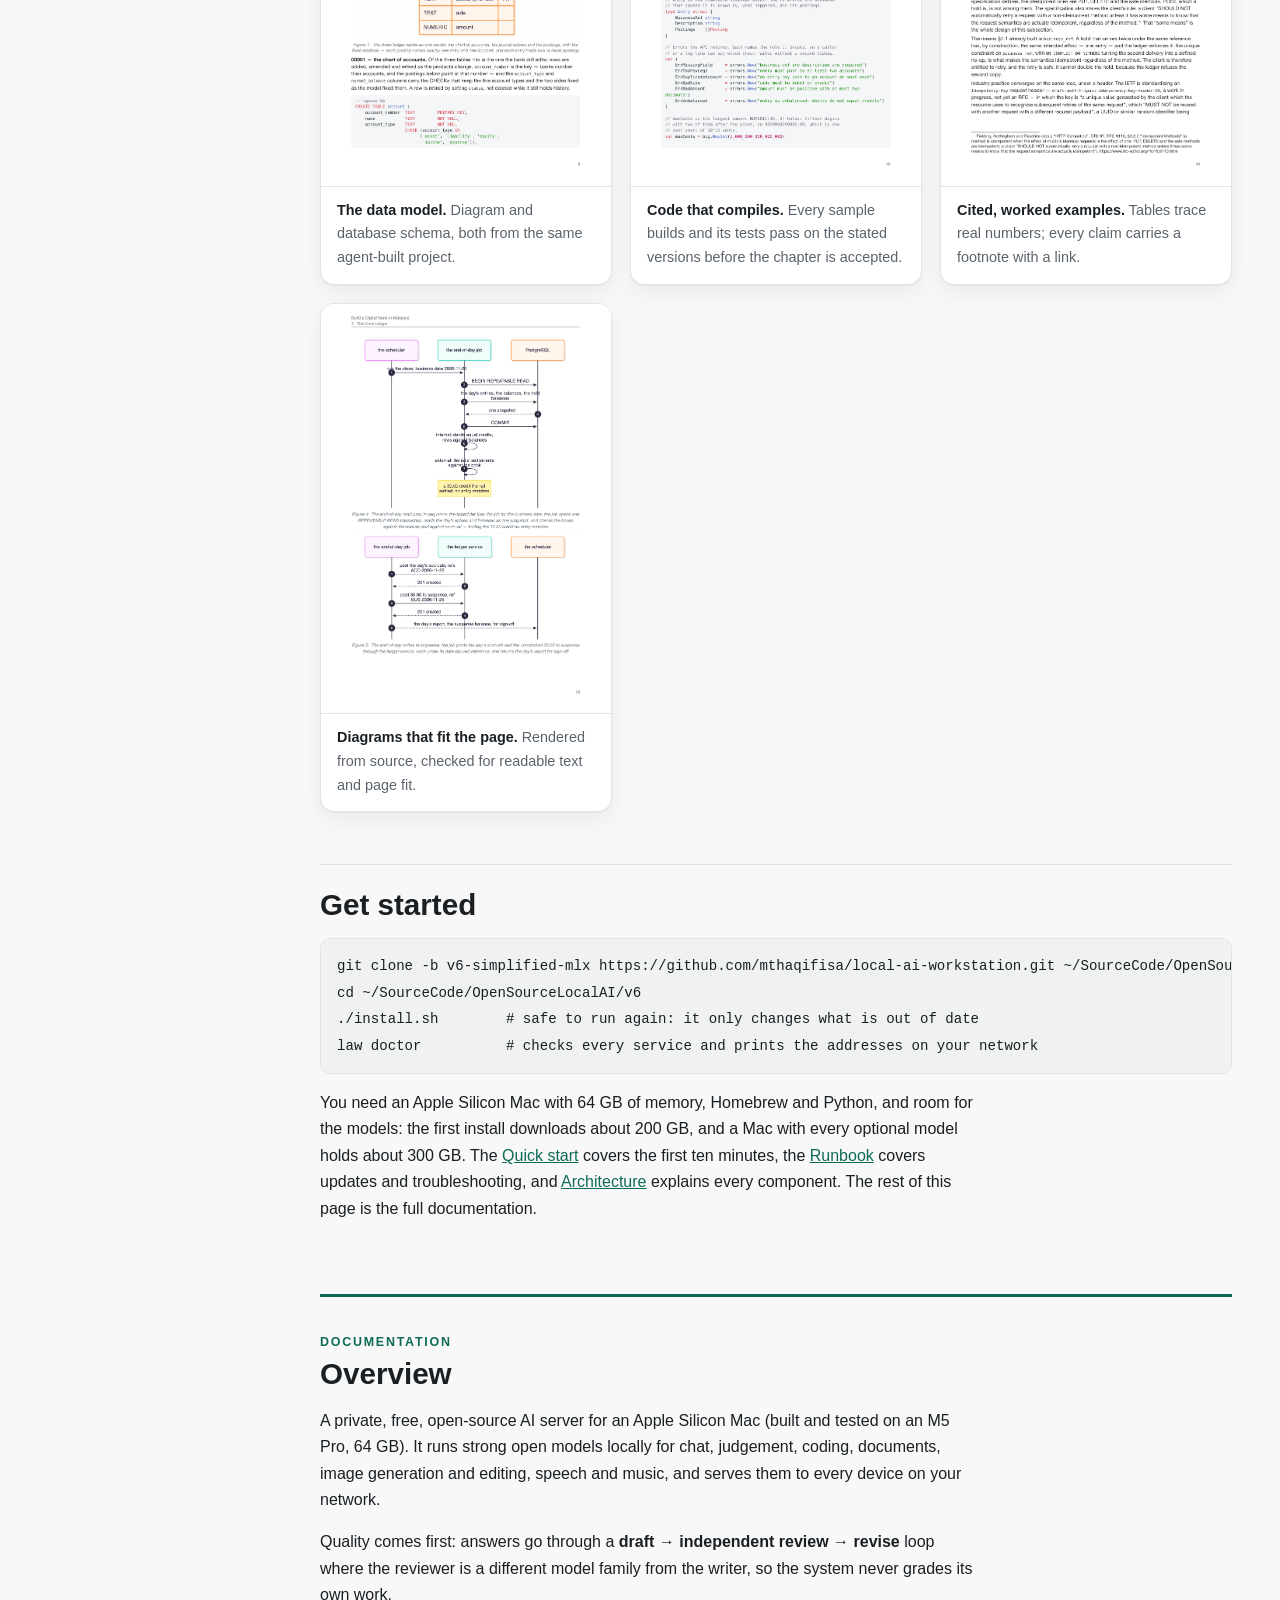
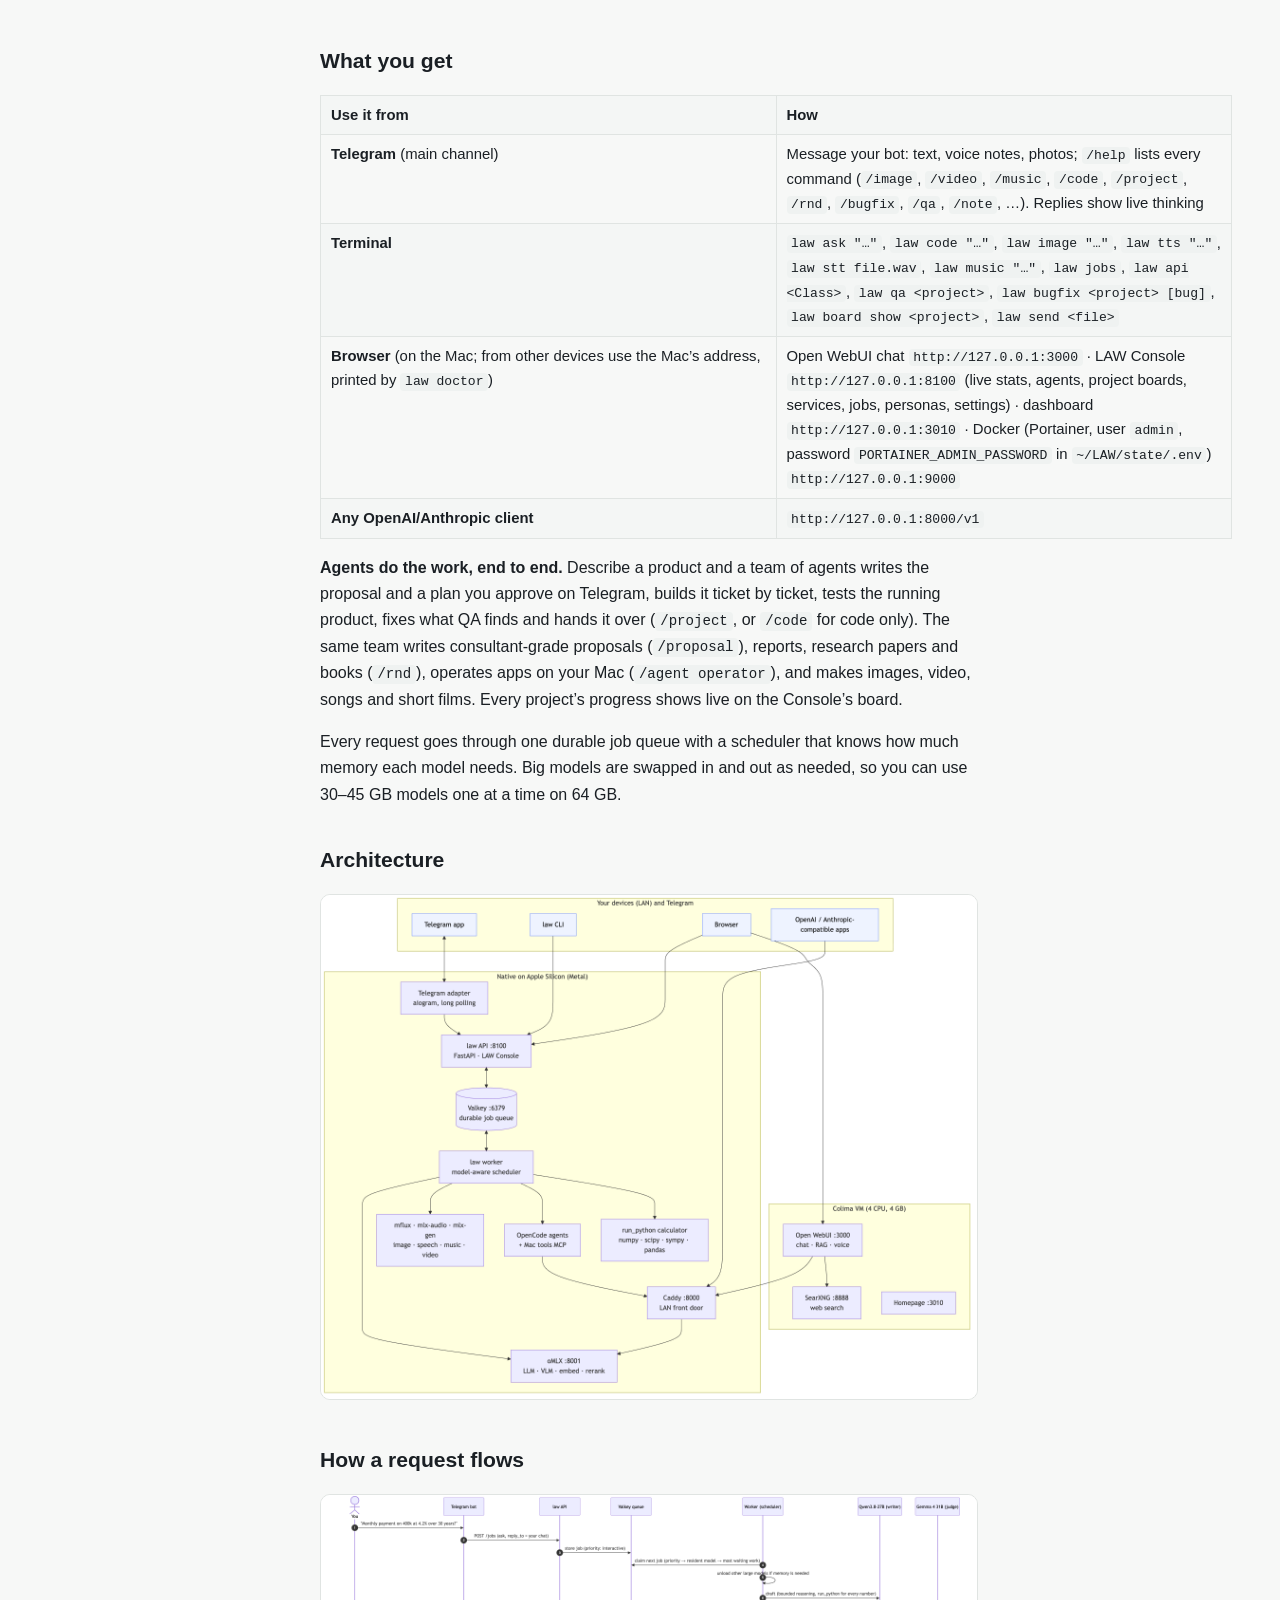
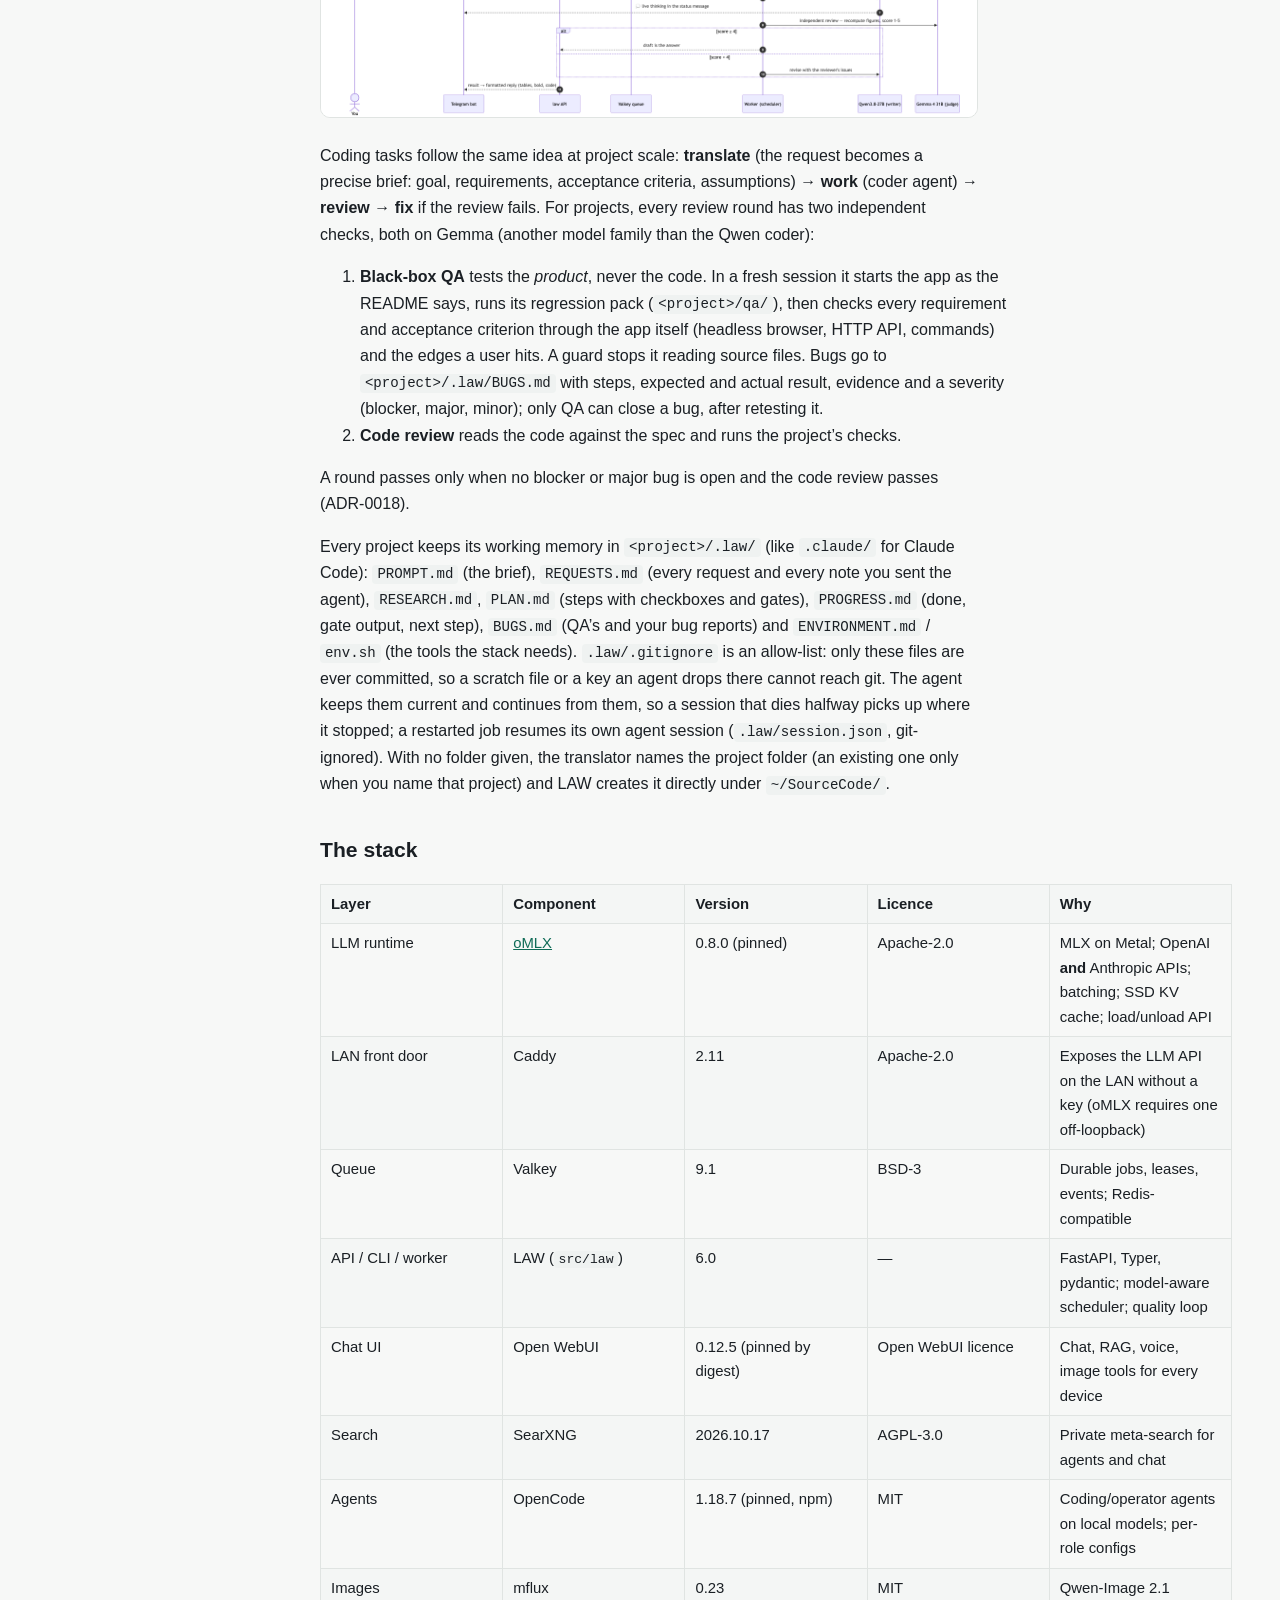
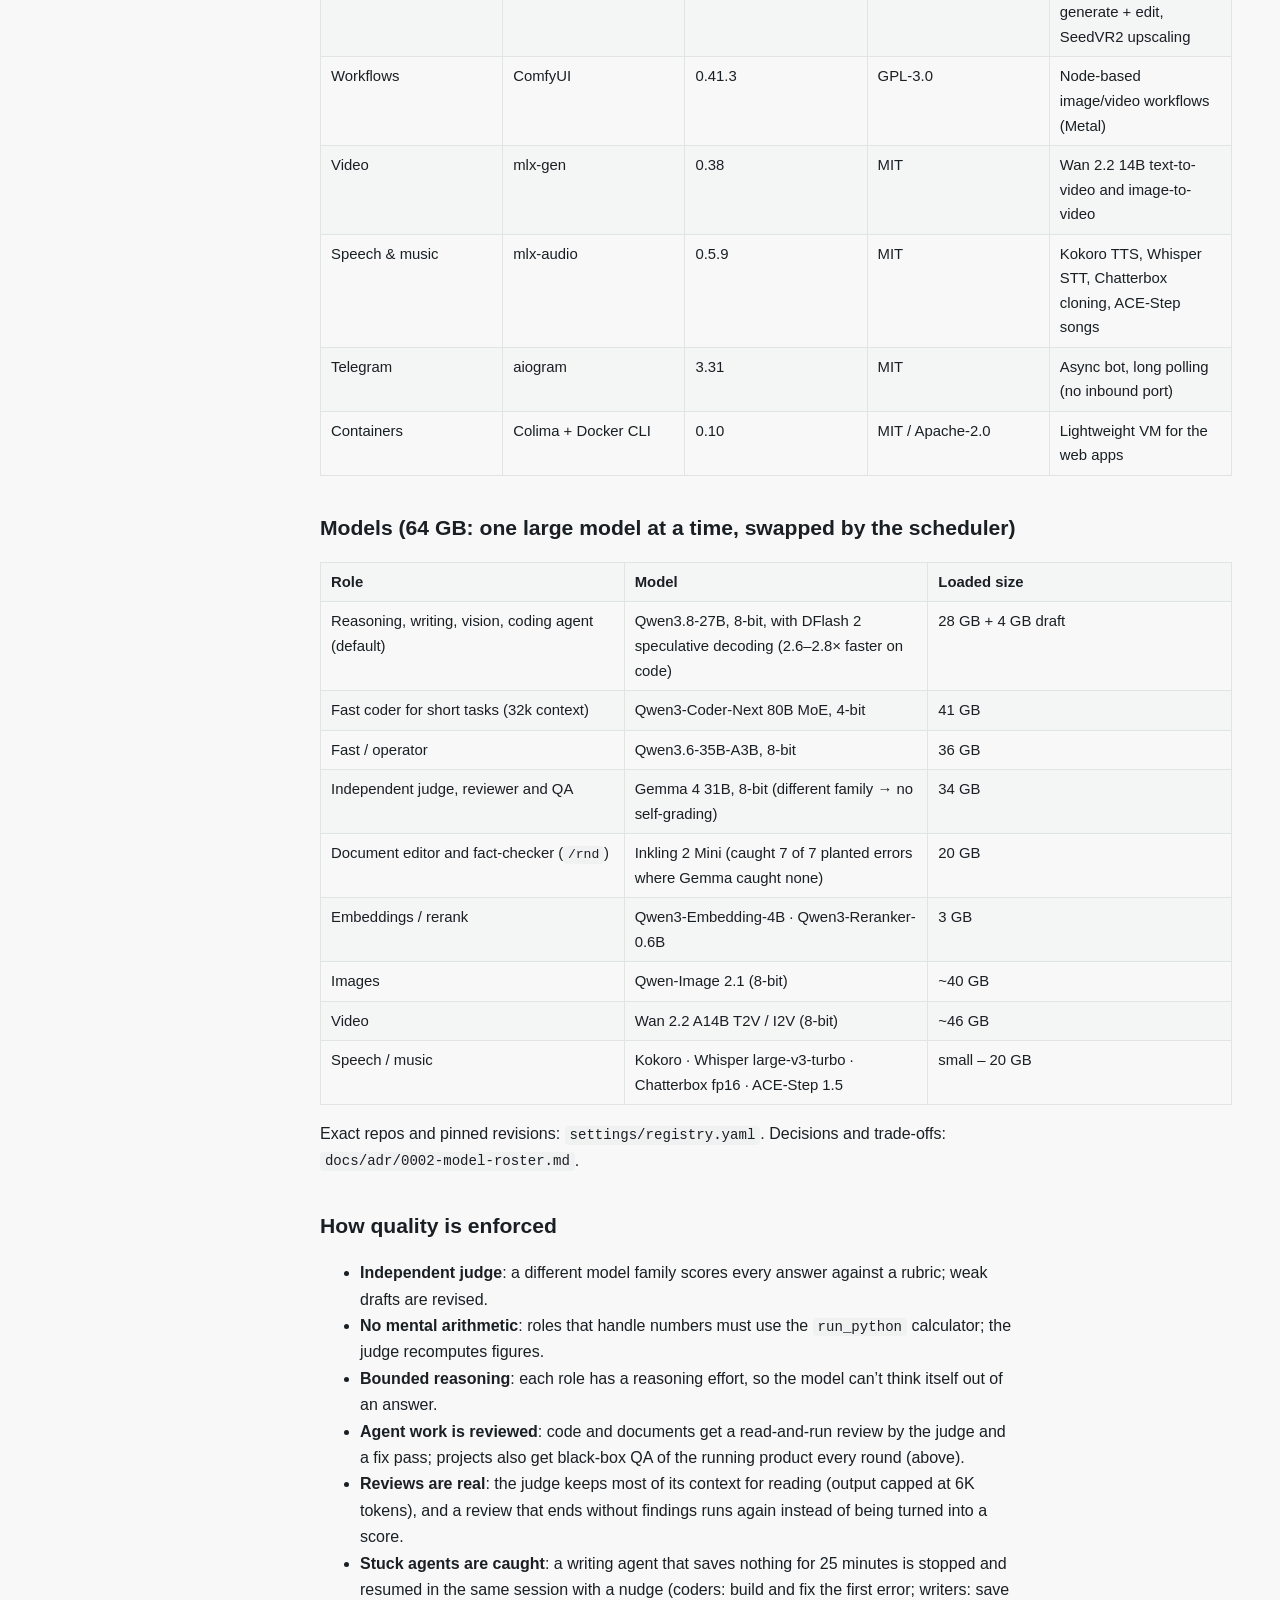
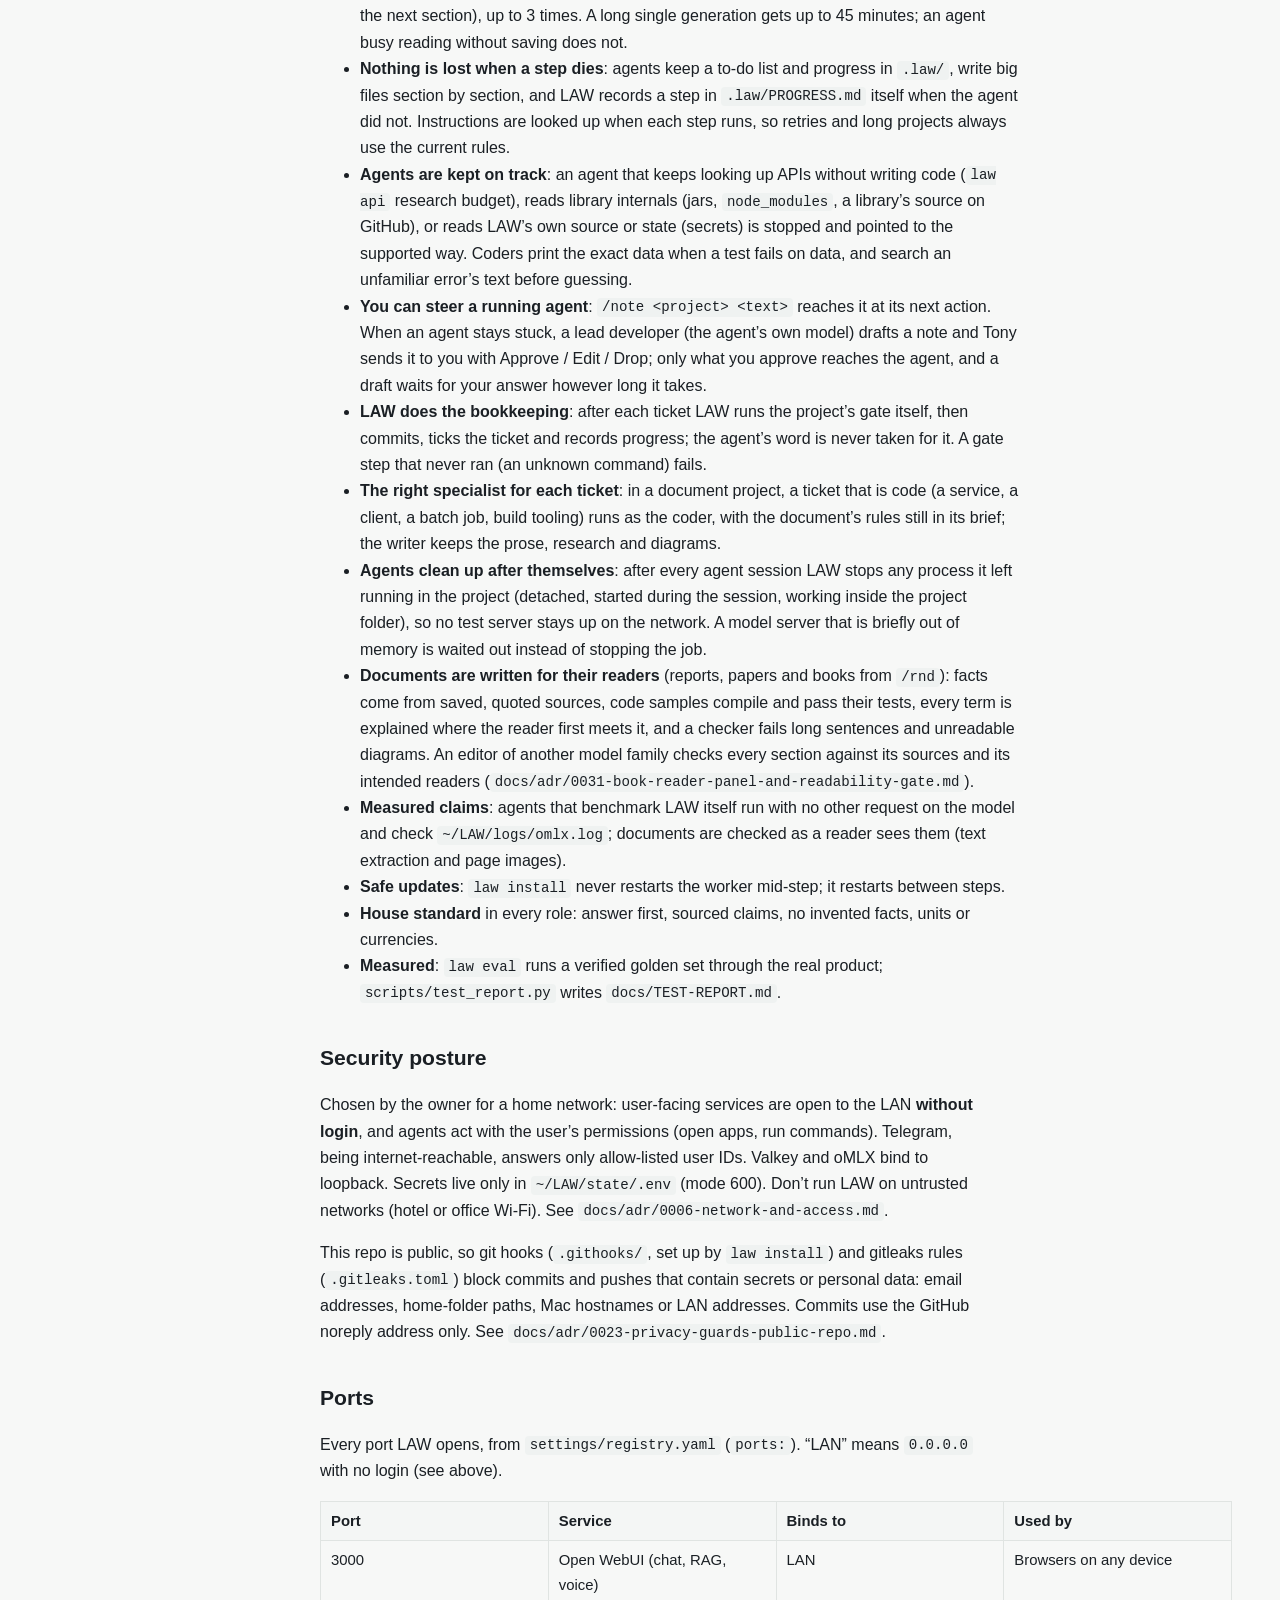
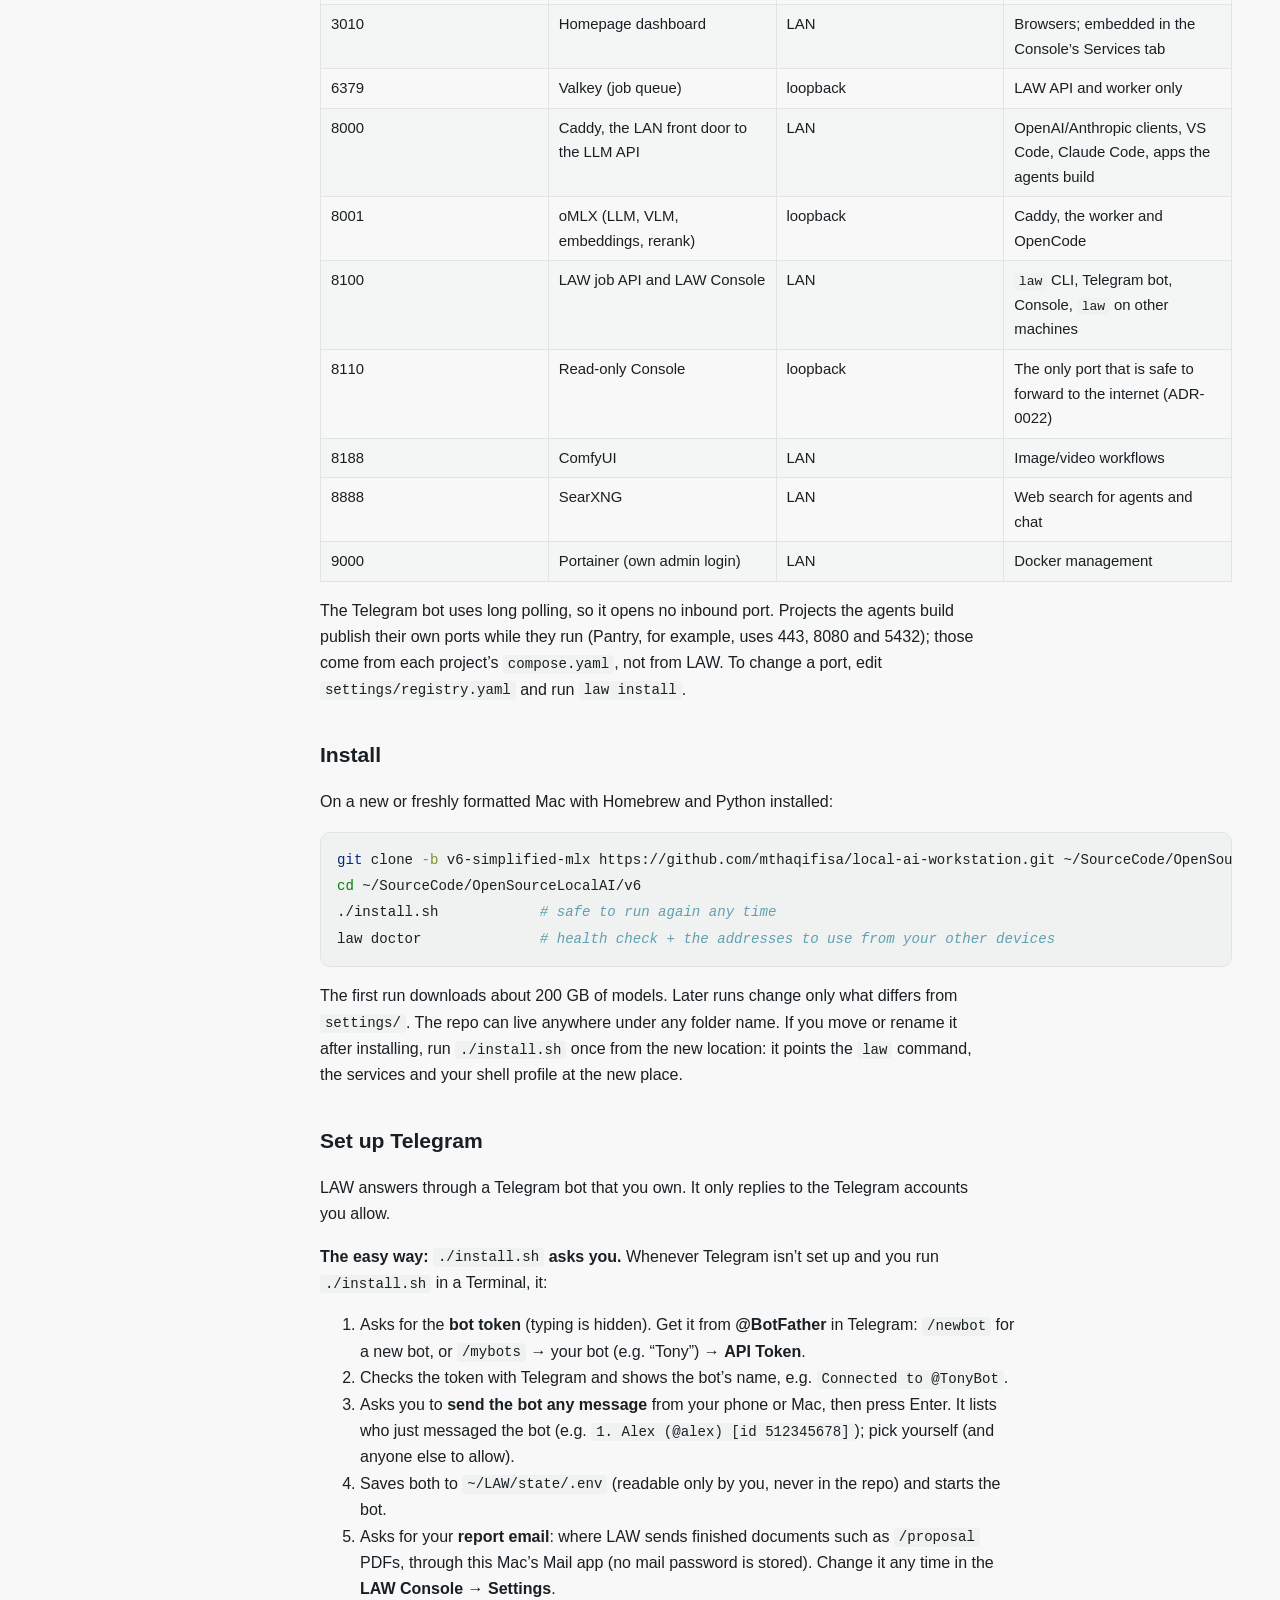
